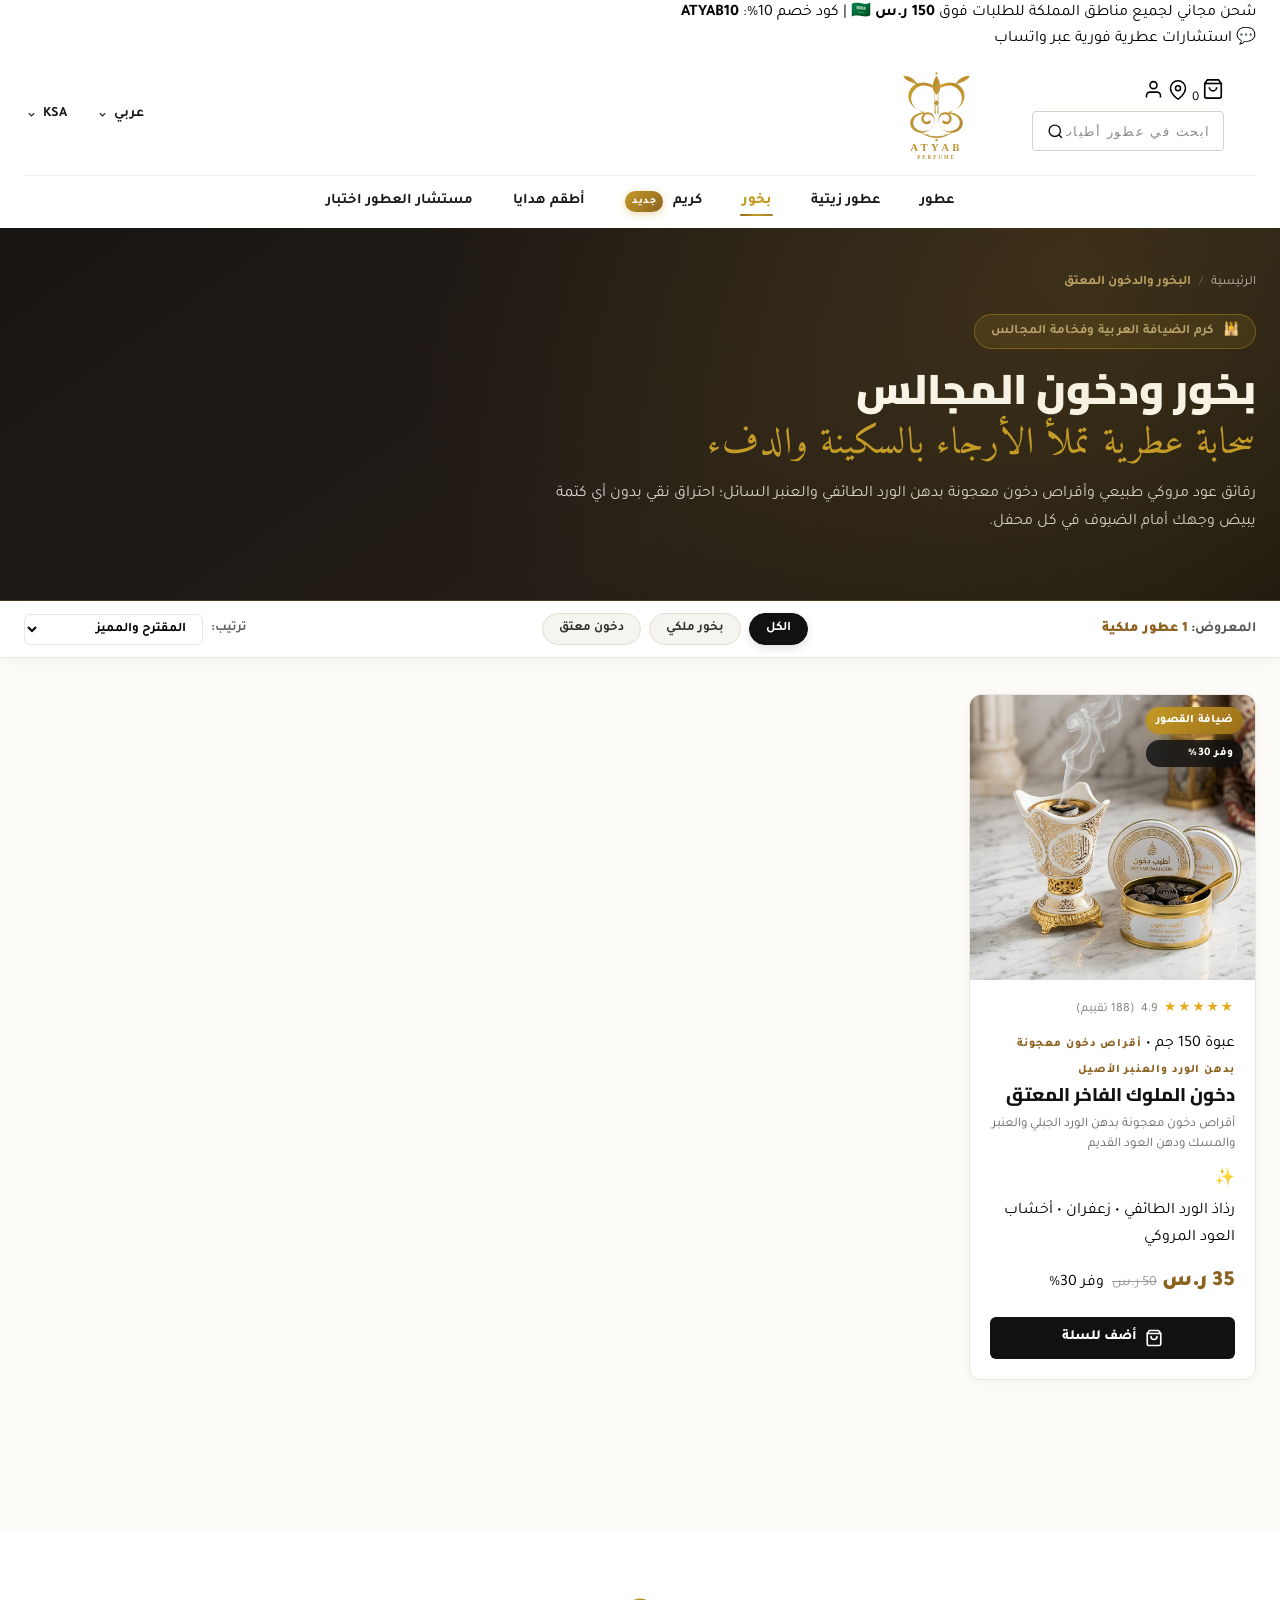
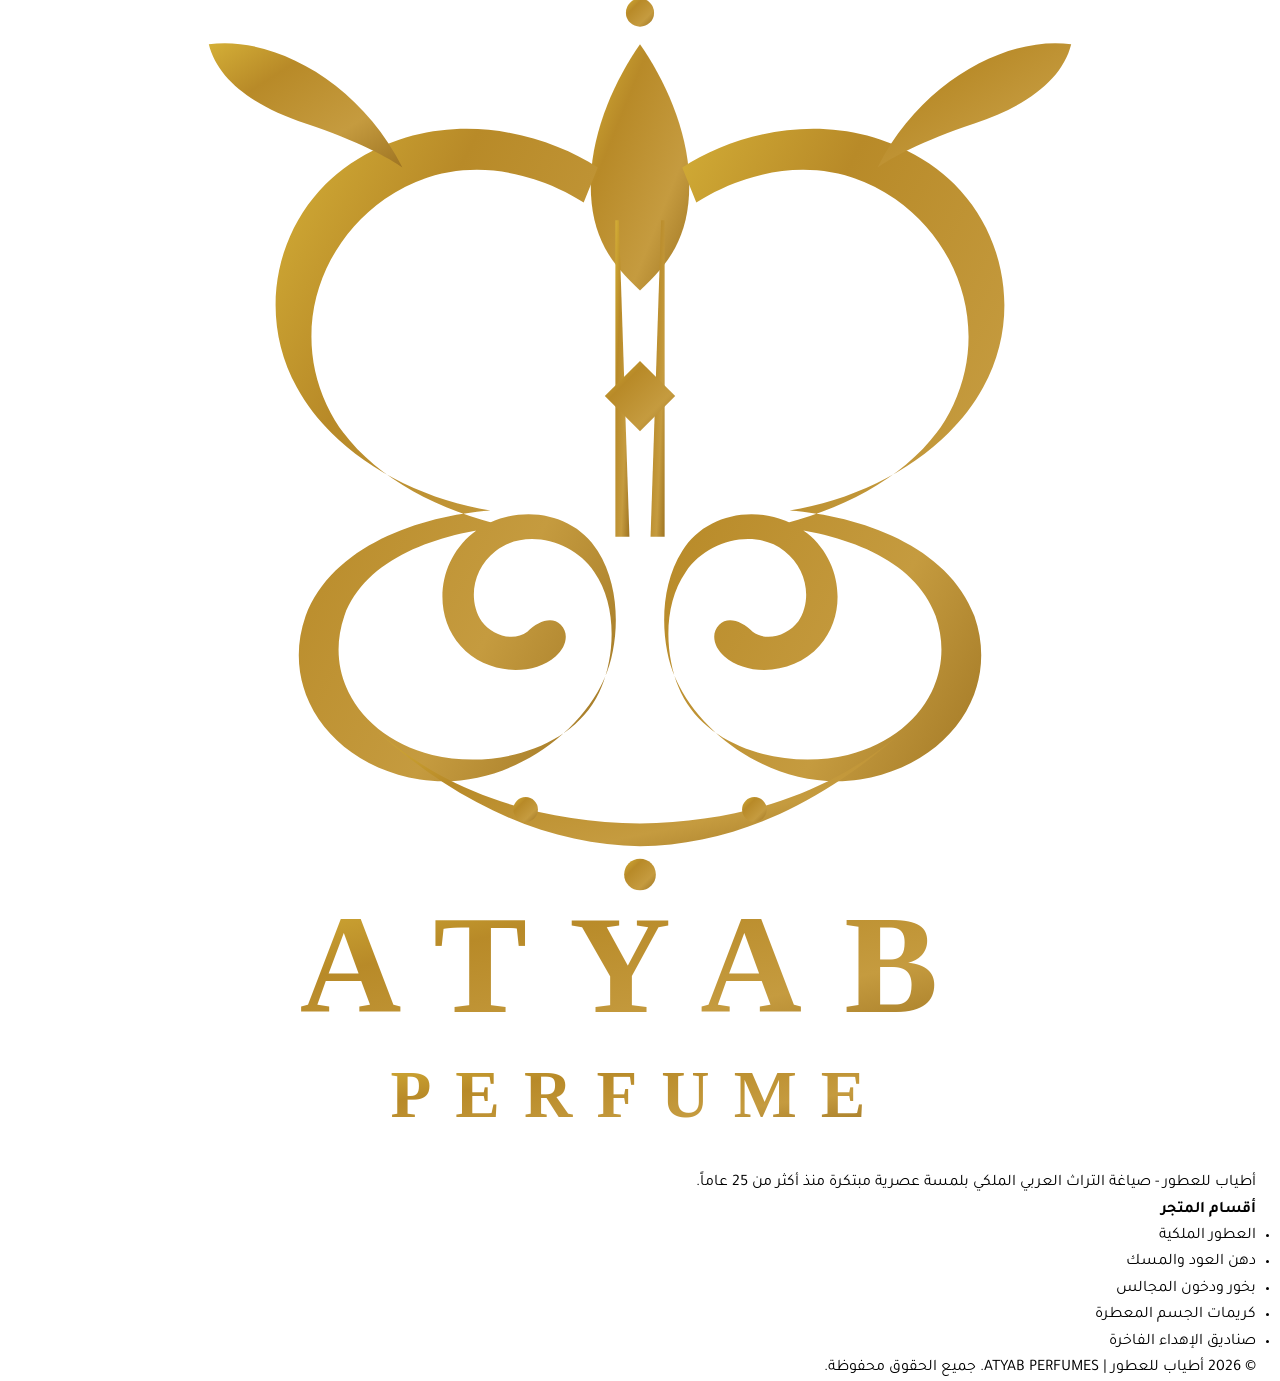
==== bakhoor.html @ e6787b68 "Add files via upload" ====
<!DOCTYPE html>
<html lang="ar" dir="rtl">
<head>
  <meta charset="UTF-8" />
  <meta name="viewport" content="width=device-width, initial-scale=1.0" />
  <title>بخور ودخون المجالس الملكي | أطياب للعطور ATYAB PERFUMES</title>
  <meta name="description" content="تسوق بخور أطياب الملكي ودخون الملوك المعتق؛ رقائق عود مروكي طبيعي وأقراص دخون معجونة بدهن الورد الطائفي والعنبر لضيافة تبيض الوجه." />
  <link rel="icon" type="image/svg+xml" href="assets/images/atyab_logo.svg" />
  <link rel="preconnect" href="https://fonts.googleapis.com" />
  <link rel="preconnect" href="https://fonts.gstatic.com" crossorigin />
  <link href="https://fonts.googleapis.com/css2?family=Tajawal:wght@300;400;500;700;800;900&family=Cairo:wght@400;600;700;800;900&family=Amiri:ital,wght@0,700;1,400&family=Cormorant+Garamond:wght@400;600;700&display=swap" rel="stylesheet" />
  <link rel="stylesheet" href="css/style.css" />
</head>
<body class="theme-ahmed-maghribi">

  <aside class="announcement-strip" role="region" aria-label="العروض والتوصيل المجاني">
    <div class="announcement-container container">
      <div class="announcement-content">
        <span class="announcement-pulse-dot" aria-hidden="true"></span>
        <span class="announcement-text-item">
          شحن مجاني لجميع مناطق المملكة للطلبات فوق <strong>150 ر.س</strong> 🇸🇦 | كود خصم 10%: <strong class="coupon-highlight" onclick="copyCouponCode('ATYAB10')">ATYAB10</strong>
        </span>
      </div>
      <div class="announcement-support-tag">
        <a href="https://wa.me/966500000000" target="_blank" rel="noopener" class="announcement-link">
          <span>💬</span>
          <span>استشارات عطرية فورية عبر واتساب</span>
        </a>
      </div>
    </div>
  </aside>

  <header class="site-header sticky" id="site-header">
    <div class="container header-inner-container">
      <div class="header-main-row">
        <button class="mobile-nav-toggle-btn" id="mobile-nav-toggle-btn" aria-label="فتح القائمة" onclick="toggleMobileNav()">
          <span class="hamburger-bar"></span>
          <span class="hamburger-bar"></span>
          <span class="hamburger-bar"></span>
        </button>

        <div class="header-left-tools">
          <div class="header-icons-cluster">
            <button class="hdr-icon-btn hdr-cart-btn" onclick="openCartDrawer()" title="سلة المشتريات الملكية">
              <svg width="22" height="22" viewBox="0 0 24 24" fill="none" stroke="currentColor" stroke-width="1.8">
                <path d="M6 2L3 6v14a2 2 0 0 0 2 2h14a2 2 0 0 0 2-2V6l-3-4z"></path>
                <line x1="3" y1="6" x2="21" y2="6"></line>
                <path d="M16 10a4 4 0 0 1-8 0"></path>
              </svg>
              <span class="cart-badge-subtle cart-count-badge">0</span>
            </button>
            <button class="hdr-icon-btn" onclick="openStoreLocatorModal()" title="فروعنا بالمملكة">
              <svg width="20" height="20" viewBox="0 0 24 24" fill="none" stroke="currentColor" stroke-width="1.8">
                <path d="M21 10c0 7-9 13-9 13s-9-6-9-13a9 9 0 0 1 18 0z"></path>
                <circle cx="12" cy="10" r="3"></circle>
              </svg>
            </button>
            <button class="hdr-icon-btn account-action-btn" id="account-action-btn" onclick="openAccountModal()" title="حسابي">
              <svg id="account-action-icon" width="21" height="21" viewBox="0 0 24 24" fill="none" stroke="currentColor" stroke-width="1.8">
                <path d="M20 21v-2a4 4 0 0 0-4-4H8a4 4 0 0 0-4 4v2"></path>
                <circle cx="12" cy="7" r="4"></circle>
              </svg>
            </button>
          </div>
          <div class="hdr-search-box">
            <input type="text" class="hdr-search-input" id="hdr-search-input" placeholder="SEARCH" onkeydown="if(event.key==='Enter') handleHeaderSearch()" />
            <button class="hdr-search-btn" onclick="handleHeaderSearch()">
              <svg width="17" height="17" viewBox="0 0 24 24" fill="none" stroke="currentColor" stroke-width="2">
                <circle cx="11" cy="11" r="8"></circle>
                <line x1="21" y1="21" x2="16.65" y2="16.65"></line>
              </svg>
            </button>
          </div>
        </div>

        <a href="index.html" class="header-center-branding">
          <img src="assets/images/atyab_logo.svg" alt="أطياب للعطور" class="brand-emblem-logo-img" />
        </a>

        <div class="header-right-tools">
          <div class="hdr-dropdown-wrapper" id="hdr-lang-dropdown">
            <button class="hdr-dropdown-trigger" onclick="toggleHdrLang(event)">
              <span id="hdr-lang-current">عربي</span>
              <svg class="dropdown-chevron" width="11" height="11" viewBox="0 0 24 24" fill="none" stroke="currentColor" stroke-width="2.5">
                <polyline points="6 9 12 15 18 9"></polyline>
              </svg>
            </button>
            <div class="hdr-dropdown-menu">
              <button class="hdr-dropdown-item active" data-lang="ar" onclick="switchLanguage('ar')"><span>عربي</span><span class="check-icon">✓</span></button>
              <button class="hdr-dropdown-item" data-lang="en" onclick="switchLanguage('en')"><span>English</span><span class="check-icon">✓</span></button>
            </div>
          </div>
          <div class="hdr-dropdown-wrapper" id="hdr-country-dropdown">
            <button class="hdr-dropdown-trigger" onclick="toggleHdrCountry(event)">
              <span id="hdr-country-current">KSA</span>
              <svg class="dropdown-chevron" width="11" height="11" viewBox="0 0 24 24" fill="none" stroke="currentColor" stroke-width="2.5">
                <polyline points="6 9 12 15 18 9"></polyline>
              </svg>
            </button>
            <div class="hdr-dropdown-menu">
              <button class="hdr-dropdown-item active" data-country="KSA" onclick="selectHdrCountry('KSA', 'SAR')"><span>🇸🇦 KSA</span><span class="check-icon">✓</span></button>
              <button class="hdr-dropdown-item" data-country="UAE" onclick="selectHdrCountry('UAE', 'AED')"><span>🇦🇪 UAE</span><span class="check-icon">✓</span></button>
            </div>
          </div>
        </div>
      </div>

      <nav class="header-category-row" aria-label="أقسام المتجر الرسمية">
        <ul class="category-nav-menu" id="header-category-nav-menu">
          <li class="category-nav-item"><a href="perfumes.html" class="cat-nav-link" data-cat="perfumes">عطور</a></li>
          <li class="category-nav-item"><a href="oils.html" class="cat-nav-link" data-cat="oil">عطور زيتية</a></li>
          <li class="category-nav-item"><a href="bakhoor.html" class="cat-nav-link active" data-cat="bakhoor">بخور</a></li>
          <li class="category-nav-item"><a href="creams.html" class="cat-nav-link" data-cat="cream">كريم <span class="nav-badge-new">جديد</span></a></li>
          <li class="category-nav-item"><a href="gift-sets.html" class="cat-nav-link" data-cat="giftset">أطقم هدايا</a></li>
          <li class="category-nav-item"><a href="#scent-quiz" class="cat-nav-link" onclick="openScentQuiz(); return false;"><span>مستشار العطور</span> <span class="nav-badge-hot">اختبار</span></a></li>
        </ul>
      </nav>
    </div>
  </header>

  <main class="cat-page-wrapper">
    <section class="cat-page-hero">
      <div class="container">
        <nav class="cat-page-breadcrumbs">
          <a href="index.html">الرئيسية</a>
          <span class="sep">/</span>
          <span class="current">البخور والدخون المعتق</span>
        </nav>

        <div class="cat-hero-title-group">
          <div class="cat-hero-pill">
            <span>🕌</span>
            <span>كرم الضيافة العربية وفخامة المجالس</span>
          </div>
          <h1 class="cat-hero-title">
            بخور ودخون المجالس
            <span class="gold-accent" style="color: var(--gold-vibrant); font-family: var(--font-calligraphy); font-size: 0.9em; display: block;">سحابة عطرية تملأ الأرجاء بالسكينة والدفء</span>
          </h1>
          <p class="cat-hero-desc">
            رقائق عود مروكي طبيعي وأقراص دخون معجونة بدهن الورد الطائفي والعنبر السائل؛ احتراق نقي بدون أي كتمة يبيض وجهك أمام الضيوف في كل محفل.
          </p>
        </div>
      </div>
    </section>

    <section class="cat-toolbar">
      <div class="container cat-toolbar-inner">
        <div class="cat-count-info">
          <span>المعروض:</span>
          <span class="cat-count-num" id="cat-count-num">جاري التحميل...</span>
        </div>

        <div class="cat-filters-group">
          <button type="button" class="cat-filter-btn active" onclick="filterCategoryByTag('all', this)">الكل</button>
          <button type="button" class="cat-filter-btn" onclick="filterCategoryByTag('بخور', this)">بخور ملكي</button>
          <button type="button" class="cat-filter-btn" onclick="filterCategoryByTag('دخون', this)">دخون معتق</button>
        </div>

        <div style="display: flex; align-items: center; gap: 8px;">
          <label for="cat-sort-select" style="font-size: 0.82rem; font-weight: 700; color: #666;">ترتيب:</label>
          <select id="cat-sort-select" onchange="sortCategoryProducts(this.value)" style="padding: 7px 12px; border-radius: 6px; border: 1px solid var(--border-light); font-size: 0.82rem; font-family: var(--font-main); background: #FFF; font-weight: 700;">
            <option value="featured">المقترح والمميز</option>
            <option value="price-asc">السعر: من الأقل للأعلى</option>
            <option value="price-desc">السعر: من الأعلى للأقل</option>
            <option value="rating">الأعلى تقييماً ★</option>
          </select>
        </div>
      </div>
    </section>

    <div class="container">
      <div class="cat-products-grid" id="category-products-container">
        <!-- Products injected via category-page.js -->
      </div>
    </div>
  </main>

  <footer class="site-footer">
    <div class="container footer-main-content">
      <div class="footer-brand-col">
        <a href="index.html" class="footer-logo-link">
          <img src="assets/images/atyab_logo.svg" alt="أطياب للعطور" class="footer-logo-img" />
        </a>
        <p class="footer-about-text">أطياب للعطور - صياغة التراث العربي الملكي بلمسة عصرية مبتكرة منذ أكثر من 25 عاماً.</p>
      </div>
      <div class="footer-links-col">
        <h4 class="footer-heading">أقسام المتجر</h4>
        <ul class="footer-menu">
          <li><a href="perfumes.html">العطور الملكية</a></li>
          <li><a href="oils.html">دهن العود والمسك</a></li>
          <li><a href="bakhoor.html">بخور ودخون المجالس</a></li>
          <li><a href="creams.html">كريمات الجسم المعطرة</a></li>
          <li><a href="gift-sets.html">صناديق الإهداء الفاخرة</a></li>
        </ul>
      </div>
    </div>
    <div class="footer-bottom-bar"><div class="container footer-bottom-inner"><p class="copyright-text">© 2026 أطياب للعطور | ATYAB PERFUMES. جميع الحقوق محفوظة.</p></div></div>
  </footer>

  <div class="cart-drawer-overlay" id="cart-drawer-overlay" onclick="closeCartDrawer()"></div>
  <aside class="cart-drawer" id="cart-drawer">
    <div class="cart-drawer-header">
      <div class="cart-drawer-title-box"><h3>حقيبة المشتريات الملكية (<span class="cart-count-badge">0</span>)</h3></div>
      <button class="cart-drawer-close-btn" onclick="closeCartDrawer()">✕</button>
    </div>
    <div class="shipping-meter-box"><div class="shipping-meter-bar"><div class="shipping-meter-progress" id="shipping-meter-progress"></div></div><p class="shipping-meter-text" id="shipping-meter-text"></p></div>
    <div class="cart-drawer-items" id="cart-drawer-items"></div>
    <div class="cart-drawer-footer">
      <div class="cart-summary-line"><span>المجموع:</span><strong id="cart-total" style="color:var(--gold-deep);">0 ر.س</strong></div>
      <button class="btn btn-primary" onclick="openCheckoutModal()" style="width:100%; margin-top:12px; padding:12px;">🛍️ متابعة الطلب والدفع</button>
    </div>
  </aside>

  <div id="toast-container" class="toast-container"></div>
  <script src="js/translations.js"></script>
  <script src="js/products.js"></script>
  <script src="js/firebase.js"></script>
  <script src="js/supabase.js"></script>
  <script src="js/app.js"></script>
  <script src="js/category-page.js"></script>
  <script>
    document.addEventListener("DOMContentLoaded", () => {
      initCategoryPage("bakhoor");
      updateCartUI();
    });
  </script>
</body>
</html>
---- css/style.css ----
/* ===================================================================
   أطياب للعطور - تصميم المتجر الإلكتروني الفاخر (طراز أحمد المغربي KSA)
   ATYAB PERFUME - ARABIC LUXURY DESIGN SYSTEM (AHMED AL MAGHRIBI THEME)
   =================================================================== */

@import url('https://fonts.googleapis.com/css2?family=Tajawal:wght@300;400;500;700;800;900&family=Cairo:wght@400;600;700;800;900&family=Amiri:ital,wght@0,700;1,400&display=swap');

:root {
  /* ألوان أحمد المغربي - الهوية الملكية بالأبيض والأسود والذهب العربي */
  --bg-primary: #FFFFFF;
  --bg-surface: #FFFFFF;
  --bg-elevated: #FAF9F8;
  --bg-ivory: #F7F5F0;
  --bg-secondary: #F2EFE9;
  --bg-dark-accent: #000000;
  --bg-dark-surface: #111111;

  /* تدرجات الذهب العربي والبرونز الفاخر */
  --gold-primary: #A67B30;
  --gold-light: #B9A16B;
  --gold-vibrant: #C59B27;
  --gold-deep: #8C6220;
  --gold-gradient: linear-gradient(135deg, #8C6220 0%, #C59B27 50%, #A67B30 100%);
  --gold-gradient-soft: linear-gradient(135deg, rgba(166, 123, 48, 0.08) 0%, rgba(185, 161, 107, 0.16) 100%);

  /* ألوان النصوص */
  --text-main: #000000;
  --text-secondary: #4A4A4A;
  --text-muted: #767676;
  --text-gold: #A67B30;
  --text-white: #FFFFFF;

  /* الحدود والظلال */
  --border-light: #E8E4DC;
  --border-subtle: #F0EDE6;
  --border-gold: rgba(166, 123, 48, 0.45);
  --border-gold-strong: #A67B30;
  --shadow-subtle: 0 4px 20px rgba(0, 0, 0, 0.04);
  --shadow-card: 0 6px 24px rgba(0, 0, 0, 0.06);
  --shadow-card-hover: 0 16px 36px rgba(166, 123, 48, 0.14);
  --shadow-modal: 0 20px 60px rgba(0, 0, 0, 0.22);

  /* الخطوط العربية */
  --font-main: 'Tajawal', 'Cairo', system-ui, -apple-system, sans-serif;
  --font-arabic-title: 'Cairo', 'Tajawal', sans-serif;
  --font-calligraphy: 'Amiri', serif;

  /* القياسات والانتقالات */
  --container-max: 1320px;
  --radius-xs: 3px;
  --radius-sm: 6px;
  --radius-md: 10px;
  --radius-lg: 16px;
  --radius-full: 9999px;
  --transition-smooth: all 0.3s cubic-bezier(0.16, 1, 0.3, 1);
  --transition-fast: all 0.2s ease-out;
}

/* إعادة التعيين والأنماط الأساسية */
* {
  margin: 0;
  padding: 0;
  box-sizing: border-box;
}

html {
  scroll-behavior: smooth;
  font-size: 16px;
  direction: rtl;
  scrollbar-width: thin;
  scrollbar-color: var(--gold-primary) #141414;
}

/* شريط التمرير الفاخر لمحرّكات Webkit (Chrome, Safari, Edge) */
::-webkit-scrollbar {
  width: 8px;
  height: 8px;
}

::-webkit-scrollbar-track {
  background: #121212;
}

::-webkit-scrollbar-thumb {
  background: linear-gradient(180deg, #A67B30 0%, #C59B27 50%, #8C6220 100%);
  border-radius: var(--radius-full);
  border: 1px solid rgba(0, 0, 0, 0.4);
}

::-webkit-scrollbar-thumb:hover {
  background: linear-gradient(180deg, #C59B27 0%, #F8E2A7 50%, #A67B30 100%);
}

/* تحديد النصوص الفاخر بالذهب الملكي */
::selection {
  background: var(--gold-primary);
  color: #FFFFFF;
}

::-moz-selection {
  background: var(--gold-primary);
  color: #FFFFFF;
}

/* ===================================================================
   مكتبة التحريكات الفاخرة المتقنة (MASTER LUXURY KEYFRAMES)
   =================================================================== */
@keyframes kenBurnsZoom {
  0% {
    transform: scale(1);
  }
  100% {
    transform: scale(1.07);
  }
}

@keyframes luxurySlideUp {
  0% {
    opacity: 0;
    transform: translateY(26px);
  }
  100% {
    opacity: 1;
    transform: translateY(0);
  }
}

@keyframes luxurySlideDown {
  0% {
    opacity: 0;
    transform: translateY(-20px);
  }
  100% {
    opacity: 1;
    transform: translateY(0);
  }
}

@keyframes fadeInDown {
  0% {
    opacity: 0;
    transform: translateY(-16px);
  }
  100% {
    opacity: 1;
    transform: translateY(0);
  }
}

@keyframes buttonShimmer {
  0% {
    left: -120%;
  }
  100% {
    left: 200%;
  }
}

@keyframes pulseGlow {
  0% {
    box-shadow: 0 0 0 0 rgba(37, 211, 102, 0.55), 0 8px 24px rgba(37, 211, 102, 0.35);
  }
  70% {
    box-shadow: 0 0 0 16px rgba(37, 211, 102, 0), 0 8px 24px rgba(37, 211, 102, 0.35);
  }
  100% {
    box-shadow: 0 0 0 0 rgba(37, 211, 102, 0), 0 8px 24px rgba(37, 211, 102, 0.35);
  }
}

@keyframes pulseGold {
  0% {
    box-shadow: 0 0 0 0 rgba(166, 123, 48, 0.5);
  }
  70% {
    box-shadow: 0 0 0 10px rgba(166, 123, 48, 0);
  }
  100% {
    box-shadow: 0 0 0 0 rgba(166, 123, 48, 0);
  }
}

@keyframes priceBump {
  0% {
    transform: scale(1);
  }
  35% {
    transform: scale(1.14);
    color: var(--gold-vibrant);
  }
  100% {
    transform: scale(1);
  }
}

@keyframes meterShine {
  0% {
    transform: translateX(-100%);
  }
  100% {
    transform: translateX(200%);
  }
}

@keyframes floatSoft {
  0%, 100% {
    transform: translateY(0);
  }
  50% {
    transform: translateY(-5px);
  }
}

html {
  overflow-x: clip !important;
  overflow-x: hidden !important;
  max-width: 100vw !important;
  width: 100% !important;
}

body {
  font-family: var(--font-main);
  background-color: var(--bg-primary);
  color: var(--text-main);
  direction: rtl;
  text-align: right;
  line-height: 1.65;
  overflow-x: clip !important;
  overflow-x: hidden !important;
  max-width: 100vw !important;
  width: 100% !important;
  position: relative;
  -webkit-font-smoothing: antialiased;
}

img {
  max-width: 100%;
  height: auto;
  display: block;
}

a {
  text-decoration: none;
  color: inherit;
  transition: var(--transition-fast);
}

button {
  font-family: inherit;
  cursor: pointer;
  border: none;
  background: none;
  outline: none;
}

.container {
  width: 100%;
  max-width: var(--container-max);
  margin-left: auto;
  margin-right: auto;
  padding-left: 24px;
  padding-right: 24px;
}

/* ===================================================================
   1. شريط الإعلانات العلوي (TOP UTILITY & ANNOUNCEMENT BAR)
   =================================================================== */
.announcement-bar {
  background-color: #000000;
  color: #FFFFFF;
  padding: 7px 0;
  position: relative;
  z-index: 100;
  font-size: 0.80rem;
  border-bottom: 1px solid rgba(184, 138, 40, 0.35);
}

.announcement-inner {
  display: flex;
  justify-content: space-between;
  align-items: center;
  gap: 16px;
}

.announcement-text {
  display: flex;
  align-items: center;
  gap: 8px;
  font-size: 0.80rem;
  font-weight: 500;
}

.announcement-text strong {
  color: #F8E2A7;
}

.announcement-text .accent {
  color: #E2BA62;
  font-weight: 700;
  background: rgba(184, 138, 40, 0.22);
  padding: 1px 8px;
  border-radius: 3px;
  border: 1px solid rgba(184, 138, 40, 0.45);
  letter-spacing: 0.06em;
}

.track-order-top-link {
  color: #FFFFFF;
  font-family: 'Outfit', sans-serif;
  font-size: 0.74rem;
  font-weight: 800;
  letter-spacing: 0.14em;
  text-transform: uppercase;
  text-decoration: none;
  display: inline-flex;
  align-items: center;
  gap: 6px;
  padding: 3px 12px;
  border-radius: 3px;
  background: rgba(255, 255, 255, 0.1);
  border: 1px solid rgba(255, 255, 255, 0.25);
  cursor: pointer;
  transition: all 0.2s ease;
  white-space: nowrap;
}

.track-order-top-link:hover {
  background: #B88A28;
  border-color: #B88A28;
  color: #000000;
}

/* ===================================================================
   2. الترويسة الرئيسية الفاخرة (ATYAB PERFUME LUXURY HEADER)
   =================================================================== */
.main-header {
  position: sticky;
  top: 0;
  background: #FFFFFF;
  border-bottom: 1px solid #ECECEC;
  z-index: 99;
  transition: box-shadow 0.25s ease;
}

.main-header.scrolled {
  box-shadow: 0 4px 20px rgba(0, 0, 0, 0.06);
}

/* توسيع ترويسة الموقع وشريط الإعلانات لعرض فاخر وعريض مثل موقع أحمد المغربي (EXPANDED FLUID LUXURY WIDTH) */
.main-header .container,
.announcement-bar .container {
  width: 100%;
  max-width: 1720px;
  padding-left: clamp(20px, 3.5vw, 64px);
  padding-right: clamp(20px, 3.5vw, 64px);
}

/* المستوى الأول: الشعار والأدوات والبحث */
.header-main-row {
  display: flex;
  align-items: center;
  justify-content: space-between;
  min-height: 94px;
  padding: 10px 0 8px;
  gap: clamp(16px, 2.5vw, 40px);
}

/* 1. قسم اللغة والدولة (LOCALE & COUNTRY SECTION) */
.header-locale-section {
  display: flex;
  align-items: center;
  gap: clamp(10px, 1.5vw, 20px);
  flex: 1 1 0%;
  justify-content: flex-start;
}

/* مبدل اللغة المنفصل (Segmented Language Pill Toggle) */
.hdr-lang-pill-switch {
  display: inline-flex;
  align-items: center;
  background: #F7F5F0;
  border: 1px solid #E6E1D8;
  border-radius: 24px;
  padding: 3px 6px;
  gap: 4px;
  transition: all 0.25s ease;
}

.hdr-lang-pill-switch:hover {
  border-color: #C59B27;
  background: #FDFCF9;
}

.hdr-lang-pill-btn {
  background: none;
  border: none;
  padding: 4px 10px;
  border-radius: 18px;
  font-size: 0.8rem;
  font-weight: 700;
  color: #555555;
  cursor: pointer;
  line-height: 1.2;
  transition: all 0.2s cubic-bezier(0.16, 1, 0.3, 1);
  font-family: inherit;
}

.hdr-lang-pill-btn:hover {
  color: #111111;
}

.hdr-lang-pill-btn.active {
  background: #111111;
  color: #FFFFFF;
  box-shadow: 0 2px 6px rgba(0, 0, 0, 0.15);
}

.hdr-lang-pill-divider {
  color: #D0CAC0;
  font-size: 0.75rem;
  user-select: none;
}

.country-flag-icon {
  font-size: 1.05rem;
  line-height: 1;
}

/* رابط فروعنا السريع في الترويسة */
.hdr-store-link-btn {
  background: none;
  border: none;
  display: inline-flex;
  align-items: center;
  gap: 5px;
  font-size: 0.82rem;
  font-weight: 600;
  color: #444444;
  cursor: pointer;
  padding: 6px 8px;
  border-radius: 6px;
  transition: color 0.2s ease, background-color 0.2s ease;
}

.hdr-store-link-btn:hover {
  color: #C59B27;
  background-color: rgba(197, 155, 39, 0.08);
}

/* 2. القسم المنفصل لأزرار الإجراءات (SEPARATE SECTION FOR BUTTONS ON HEADER) */
.header-actions-section {
  display: flex;
  align-items: center;
  gap: clamp(12px, 1.8vw, 24px);
  flex: 1 1 0%;
  justify-content: flex-end;
}

/* مجموعة الأزرار الدائرية المنفصلة (SEPARATE BUTTONS CLUSTER) */
.header-buttons-cluster {
  display: flex;
  align-items: center;
  gap: 10px;
  padding: 4px 6px;
  background: #FAFAFA;
  border: 1px solid #ECECEC;
  border-radius: 30px;
  box-shadow: 0 1px 4px rgba(0, 0, 0, 0.02);
  transition: border-color 0.2s ease, box-shadow 0.2s ease;
}

.header-buttons-cluster:hover {
  border-color: #D8D2C6;
  box-shadow: 0 3px 12px rgba(184, 138, 40, 0.08);
}

.hdr-btn-circle {
  position: relative;
  width: 40px;
  height: 40px;
  border-radius: 50%;
  background: #FFFFFF;
  border: 1px solid #EFEFEF;
  color: #1A1A1A;
  display: flex;
  align-items: center;
  justify-content: center;
  cursor: pointer;
  transition: all 0.22s cubic-bezier(0.16, 1, 0.3, 1);
  box-shadow: 0 1px 3px rgba(0, 0, 0, 0.04);
}

.hdr-btn-circle:hover {
  background: #111111;
  color: #FFFFFF;
  border-color: #111111;
  transform: translateY(-2px);
  box-shadow: 0 4px 10px rgba(0, 0, 0, 0.12);
}

.hdr-btn-circle:active {
  transform: translateY(0) scale(0.95);
}

/* شارة العداد على أزرار الترويسة */
.btn-badge {
  position: absolute;
  top: -4px;
  right: -4px;
  background: #C59B27;
  color: #FFFFFF;
  font-size: 0.65rem;
  font-weight: 800;
  min-width: 18px;
  height: 18px;
  padding: 0 4px;
  border-radius: 10px;
  display: flex;
  align-items: center;
  justify-content: center;
  border: 2px solid #FFFFFF;
  font-family: 'Outfit', sans-serif;
  line-height: 1;
  transition: transform 0.2s cubic-bezier(0.175, 0.885, 0.32, 1.275);
}

html[dir="rtl"] .btn-badge {
  right: auto;
  left: -4px;
}

.btn-badge.bump,
.cart-badge-subtle.bump {
  animation: badgeBump 0.4s cubic-bezier(0.175, 0.885, 0.32, 1.275);
}

@keyframes badgeBump {
  0% { transform: scale(1); }
  50% { transform: scale(1.45); background: #D4AF37; }
  100% { transform: scale(1); }
}

/* مربع البحث: مستطيل ذو حدود أنيقة على طراز أحمد المغربي */
.hdr-search-box {
  display: flex;
  align-items: center;
  border: 1px solid #D5D0C7;
  background: #FFFFFF;
  border-radius: 4px;
  width: clamp(160px, 15vw, 240px);
  height: 40px;
  padding: 0 12px;
  transition: all 0.25s ease;
}

.hdr-search-box:focus-within {
  border-color: #111111;
  box-shadow: 0 2px 8px rgba(0, 0, 0, 0.08);
}

.hdr-search-input {
  flex: 1;
  width: 100%;
  border: none;
  outline: none;
  background: transparent;
  font-family: 'Outfit', sans-serif;
  font-size: 0.82rem;
  font-weight: 500;
  letter-spacing: 0.12em;
  text-transform: uppercase;
  color: #111111;
}

.hdr-search-input::placeholder {
  color: #8C8C8C;
}

.hdr-search-btn {
  background: none;
  border: none;
  padding: 2px;
  cursor: pointer;
  color: #111111;
  display: flex;
  align-items: center;
  justify-content: center;
  transition: color 0.2s ease;
}

.hdr-search-btn:hover {
  color: #B88A28;
}

/* القسم الأوسط: الشعار الرسمي لأطياب للعطور بحجم أكبر وأوضح */
.header-center-branding {
  display: flex;
  flex-direction: column;
  align-items: center;
  justify-content: center;
  text-decoration: none;
  flex: 0 0 auto;
  padding: 4px 16px;
}

.brand-emblem-logo-img {
  height: clamp(96px, 7.5vw, 120px);
  width: auto;
  max-width: 260px;
  object-fit: contain;
  display: block;
  transition: transform 0.25s ease;
}

.brand-emblem-logo-img:hover {
  transform: scale(1.03);
}

/* الجانب الأيمن: قوائم اختيار اللغة (عربي ∨) والدولة (KSA ∨) */
.header-right-tools {
  display: flex;
  align-items: center;
  gap: clamp(18px, 2vw, 32px);
  flex: 1 1 0%;
  justify-content: flex-end;
}

.hdr-dropdown-wrapper {
  position: relative;
}

.hdr-dropdown-trigger {
  background: none;
  border: none;
  cursor: pointer;
  display: inline-flex;
  align-items: center;
  gap: 6px;
  font-size: 0.88rem;
  font-weight: 600;
  color: #1A1A1A;
  padding: 6px 2px;
  transition: color 0.2s ease;
}

.hdr-dropdown-trigger:hover {
  color: #B88A28;
}

.hdr-dropdown-trigger .dropdown-chevron {
  transition: transform 0.2s ease;
}

.hdr-dropdown-wrapper.open .hdr-dropdown-trigger .dropdown-chevron {
  transform: rotate(180deg);
}

.hdr-dropdown-menu {
  position: absolute;
  top: calc(100% + 8px);
  right: 0;
  background: #FFFFFF;
  border: 1px solid #EBEBEB;
  border-radius: 6px;
  box-shadow: 0 10px 30px rgba(0, 0, 0, 0.12);
  min-width: 170px;
  padding: 6px 0;
  z-index: 150;
  opacity: 0;
  visibility: hidden;
  transform: translateY(6px);
  transition: all 0.2s cubic-bezier(0.16, 1, 0.3, 1);
}

html[dir="rtl"] .hdr-dropdown-menu {
  right: auto;
  left: 0;
}

.hdr-dropdown-wrapper.open .hdr-dropdown-menu {
  opacity: 1;
  visibility: visible;
  transform: translateY(0);
}

.hdr-dropdown-item {
  width: 100%;
  display: flex;
  align-items: center;
  justify-content: space-between;
  gap: 10px;
  padding: 9px 16px;
  background: none;
  border: none;
  text-align: inherit;
  font-size: 0.84rem;
  font-weight: 500;
  color: #222222;
  cursor: pointer;
  transition: background 0.15s ease, color 0.15s ease;
}

.hdr-dropdown-item:hover,
.hdr-dropdown-item.active {
  background: #F8F6F2;
  color: #B88A28;
}

.hdr-dropdown-item .check-icon {
  font-size: 0.8rem;
  color: #B88A28;
  opacity: 0;
}

.hdr-dropdown-item.active .check-icon {
  opacity: 1;
}

/* المستوى الثاني: شريط تصنيفات العطور الملكية */
.header-category-row {
  border-top: 1px solid #F0F0F0;
  background: #FFFFFF;
  width: 100%;
  max-width: 100%;
  overflow: hidden;
  contain: paint;
}

.category-nav-menu {
  display: flex;
  align-items: center;
  justify-content: center;
  list-style: none;
  gap: clamp(18px, 2.8vw, 44px);
  margin: 0;
  padding: 12px 0 14px;
  overflow-x: auto;
  scrollbar-width: none;
}

.category-nav-menu::-webkit-scrollbar {
  display: none;
}

.cat-nav-link {
  font-family: inherit;
  font-size: 0.92rem;
  font-weight: 600;
  color: #1A1A1A;
  text-decoration: none;
  padding: 4px 2px;
  position: relative;
  white-space: nowrap;
  transition: color 0.2s ease;
}

.cat-nav-link:hover,
.cat-nav-link.active {
  color: #B88A28;
}

.cat-nav-link::after {
  content: '';
  position: absolute;
  bottom: -4px;
  left: 0;
  right: 0;
  height: 2px;
  background: #B88A28;
  transform: scaleX(0);
  transform-origin: center;
  transition: transform 0.25s ease;
}

.cat-nav-link:hover::after,
.cat-nav-link.active::after {
  transform: scaleX(1);
}

.menu-toggle {
  display: none;
  background: none;
  border: none;
  color: #111;
  padding: 6px;
  cursor: pointer;
}

/* ===================================================================
   3. الأزرار الرسمية على طراز أحمد المغربي (BUTTONS)
   =================================================================== */
.btn {
  display: inline-flex;
  align-items: center;
  justify-content: center;
  gap: 10px;
  font-size: 0.92rem;
  font-weight: 700;
  padding: 13px 30px;
  border-radius: var(--radius-xs);
  transition: all 0.3s cubic-bezier(0.16, 1, 0.3, 1);
  cursor: pointer;
  text-transform: uppercase;
  position: relative;
  overflow: hidden;
  user-select: none;
}

.btn:active,
.btn-classic:active,
.btn-quick-view:active {
  transform: scale(0.97);
}

.btn-primary {
  background: #000000;
  color: #FFFFFF;
  border: 1px solid #000000;
}

.btn-primary::before,
.btn-hero-primary::before {
  content: "";
  position: absolute;
  top: 0;
  left: -120%;
  width: 50%;
  height: 100%;
  background: linear-gradient(
    90deg,
    rgba(255, 255, 255, 0) 0%,
    rgba(255, 255, 255, 0.28) 50%,
    rgba(255, 255, 255, 0) 100%
  );
  transform: skewX(-25deg);
  pointer-events: none;
  z-index: 1;
}

.btn-primary:hover::before,
.btn-hero-primary:hover::before {
  left: 180%;
  transition: left 0.75s cubic-bezier(0.16, 1, 0.3, 1);
}

.btn-primary:hover {
  background: var(--gold-primary);
  border-color: var(--gold-primary);
  color: #FFFFFF;
  transform: translateY(-2px);
  box-shadow: 0 8px 24px rgba(166, 123, 48, 0.35);
}

.btn-secondary {
  background: transparent;
  color: #000000;
  border: 1px solid var(--gold-primary);
}

.btn-secondary:hover {
  background: var(--gold-primary);
  color: #FFFFFF;
  transform: translateY(-2px);
  box-shadow: 0 6px 18px rgba(166, 123, 48, 0.25);
}

.btn-rounded {
  border-radius: var(--radius-full);
}

.btn-classic {
  background: #000000;
  color: #FFFFFF;
  padding: 10px 24px;
  border-radius: var(--radius-xs);
  font-weight: 700;
  font-size: 0.85rem;
  border: 1px solid #000000;
  transition: all 0.25s cubic-bezier(0.16, 1, 0.3, 1);
}

.btn-classic:hover {
  background: var(--gold-primary);
  border-color: var(--gold-primary);
  transform: translateY(-2px);
  box-shadow: 0 4px 14px rgba(166, 123, 48, 0.3);
}

/* ===================================================================
   4. الواجهة الرئيسية البانورامية العريضة (CINEMATIC WIDE HERO SLIDER)
   على طراز أحمد المغربي KSA مع صور عريضة للمنتجات الملكية
   =================================================================== */
.hero-slider-section {
  position: relative;
  width: 100%;
  overflow: hidden;
  background: #000000;
}

.hero-slider-container {
  position: relative;
  width: 100%;
  min-height: 620px;
  height: 75vh;
  max-height: 820px;
  overflow: hidden;
}

.hero-slide {
  position: absolute;
  top: 0;
  left: 0;
  width: 100%;
  height: 100%;
  overflow: hidden;
  opacity: 0;
  visibility: hidden;
  transition: opacity 0.35s ease, visibility 0.35s ease;
  z-index: 1;
  will-change: opacity, visibility;
}

.hero-slide.active {
  opacity: 1;
  visibility: visible;
  z-index: 2;
}

.hero-slide-bg {
  position: absolute;
  top: 0;
  left: 0;
  width: 100%;
  height: 100%;
  object-fit: cover;
  object-position: center;
  transform: scale(1);
  transition: transform 0.3s ease;
}

.hero-slide.active .hero-slide-bg {
  animation: kenBurnsZoom 7.5s cubic-bezier(0.16, 1, 0.3, 1) forwards;
}

.hero-slide-overlay {
  position: absolute;
  top: 0;
  left: 0;
  width: 100%;
  height: 100%;
  background: linear-gradient(
    90deg,
    rgba(0, 0, 0, 0.88) 0%,
    rgba(0, 0, 0, 0.68) 45%,
    rgba(0, 0, 0, 0.28) 100%
  );
  z-index: 2;
}

.hero-slide-content {
  position: relative;
  z-index: 3;
  height: 100%;
  display: flex;
  flex-direction: column;
  justify-content: center;
  max-width: 680px;
  color: #FFFFFF;
  padding: 40px 0;
}

.hero-slide .hero-slide-pill,
.hero-slide .hero-slide-title,
.hero-slide .hero-slide-desc,
.hero-slide .hero-slide-ctas {
  opacity: 0;
  transform: translateY(22px);
}

.hero-slide-pill {
  display: inline-flex;
  align-items: center;
  gap: 8px;
  background: rgba(255, 255, 255, 0.12);
  border: 1px solid rgba(166, 123, 48, 0.6);
  backdrop-filter: blur(8px);
  padding: 6px 18px;
  border-radius: var(--radius-full);
  font-size: 0.82rem;
  font-weight: 700;
  color: #F8E2A7;
  margin-bottom: 18px;
  width: fit-content;
}

.hero-slide.active .hero-slide-pill {
  animation: luxurySlideDown 0.35s cubic-bezier(0.16, 1, 0.3, 1) 0.05s forwards;
}

.hero-slide-title {
  font-family: var(--font-arabic-title);
  font-size: 3.4rem;
  font-weight: 900;
  line-height: 1.22;
  color: #FFFFFF;
  margin-bottom: 18px;
  text-shadow: 0 4px 20px rgba(0, 0, 0, 0.5);
}

.hero-slide.active .hero-slide-title {
  animation: luxurySlideUp 0.4s cubic-bezier(0.16, 1, 0.3, 1) 0.1s forwards;
}

.hero-slide-title .gold-accent {
  color: #F8E2A7;
  background: linear-gradient(135deg, #F8E2A7 0%, #C59B27 100%);
  -webkit-background-clip: text;
  -webkit-text-fill-color: transparent;
  display: block;
}

.hero-slide-desc {
  font-size: 1.05rem;
  color: #E2DFD8;
  line-height: 1.8;
  margin-bottom: 30px;
  max-width: 560px;
  text-shadow: 0 2px 10px rgba(0, 0, 0, 0.4);
}

.hero-slide.active .hero-slide-desc {
  animation: luxurySlideUp 0.4s cubic-bezier(0.16, 1, 0.3, 1) 0.18s forwards;
}

.hero-slide-ctas {
  display: flex;
  gap: 16px;
  align-items: center;
  flex-wrap: wrap;
}

.hero-slide.active .hero-slide-ctas {
  animation: luxurySlideUp 0.4s cubic-bezier(0.16, 1, 0.3, 1) 0.25s forwards;
}

.btn-hero-primary {
  background: var(--gold-primary);
  color: #000000;
  border: 1px solid var(--gold-primary);
  font-weight: 800;
  padding: 14px 34px;
  border-radius: var(--radius-xs);
  font-size: 0.95rem;
  display: inline-flex;
  align-items: center;
  gap: 10px;
  transition: all 0.3s cubic-bezier(0.16, 1, 0.3, 1);
  position: relative;
  overflow: hidden;
}

.btn-hero-primary:hover {
  background: #FFFFFF;
  border-color: #FFFFFF;
  color: #000000;
  transform: translateY(-3px);
  box-shadow: 0 10px 30px rgba(166, 123, 48, 0.45);
}

.btn-hero-outline {
  background: rgba(0, 0, 0, 0.45);
  color: #FFFFFF;
  border: 1px solid rgba(255, 255, 255, 0.6);
  backdrop-filter: blur(10px);
  font-weight: 700;
  padding: 14px 28px;
  border-radius: var(--radius-xs);
  font-size: 0.92rem;
  display: inline-flex;
  align-items: center;
  gap: 10px;
  transition: all 0.3s cubic-bezier(0.16, 1, 0.3, 1);
}

.btn-hero-outline:hover {
  background: #FFFFFF;
  color: #000000;
  border-color: #FFFFFF;
  transform: translateY(-3px);
  box-shadow: 0 8px 24px rgba(255, 255, 255, 0.2);
}

/* أسهم التحريك والتنقل */
.hero-slider-arrow {
  position: absolute;
  top: 50%;
  transform: translateY(-50%);
  z-index: 10;
  width: 52px;
  height: 52px;
  border-radius: 50%;
  background: rgba(0, 0, 0, 0.5);
  backdrop-filter: blur(10px);
  border: 1px solid rgba(255, 255, 255, 0.3);
  color: #FFFFFF;
  display: flex;
  align-items: center;
  justify-content: center;
  cursor: pointer;
  transition: all 0.3s cubic-bezier(0.16, 1, 0.3, 1);
}

.hero-slider-arrow:hover {
  background: var(--gold-primary);
  color: #000000;
  border-color: var(--gold-primary);
  transform: translateY(-50%) scale(1.12);
  box-shadow: 0 6px 20px rgba(166, 123, 48, 0.4);
}

.hero-slider-arrow:active {
  transform: translateY(-50%) scale(0.95);
}

.hero-slider-arrow.prev {
  right: 28px;
}

.hero-slider-arrow.next {
  left: 28px;
}

/* مؤشرات النقاط السفلية (DOTS) */
.hero-slider-dots {
  position: absolute;
  bottom: 26px;
  right: 50%;
  transform: translateX(50%);
  z-index: 10;
  display: flex;
  gap: 10px;
  align-items: center;
}

.hero-dot {
  width: 12px;
  height: 12px;
  border-radius: 50%;
  background: rgba(255, 255, 255, 0.4);
  cursor: pointer;
  transition: all 0.35s cubic-bezier(0.16, 1, 0.3, 1);
}

.hero-dot:hover {
  background: rgba(255, 255, 255, 0.8);
  transform: scale(1.2);
}

.hero-dot.active {
  width: 38px;
  border-radius: var(--radius-full);
  background: var(--gold-primary);
  box-shadow: 0 0 16px rgba(166, 123, 48, 0.7);
}

/* ===================================================================
   4.1 دوائر التصنيفات السريعة (CATEGORY BUBBLES - AHMED AL MAGHRIBI)
   =================================================================== */
.category-bubbles-section {
  padding: 36px 0 24px;
  background: #FFFFFF;
  border-bottom: 1px solid var(--border-light);
  width: 100%;
  max-width: 100vw;
  overflow: hidden;
  contain: paint;
}

.category-bubbles-grid {
  display: flex;
  justify-content: center;
  align-items: center;
  gap: 28px;
  flex-wrap: wrap;
}

.category-bubble-card {
  display: flex;
  flex-direction: column;
  align-items: center;
  text-decoration: none;
  cursor: pointer;
  transition: transform 0.25s ease;
}

.category-bubble-card:hover {
  transform: translateY(-4px);
}

.category-bubble-avatar {
  width: 82px;
  height: 82px;
  border-radius: 50%;
  overflow: hidden;
  border: 2px solid var(--border-light);
  background: var(--bg-ivory);
  padding: 3px;
  transition: border-color 0.25s, box-shadow 0.25s;
  display: flex;
  align-items: center;
  justify-content: center;
}

.category-bubble-avatar img {
  width: 100%;
  height: 100%;
  object-fit: cover;
  border-radius: 50%;
}

.category-bubble-card:hover .category-bubble-avatar {
  border-color: var(--gold-primary);
  box-shadow: 0 6px 18px rgba(166, 123, 48, 0.25);
}

.category-bubble-title {
  margin-top: 10px;
  font-family: var(--font-arabic-title);
  font-size: 0.88rem;
  font-weight: 700;
  color: #000000;
  text-align: center;
}

.category-bubble-card:hover .category-bubble-title {
  color: var(--gold-primary);
}

/* ===================================================================
   4.2 بنر الإعلان المميز منتصف الصفحة (MID-PAGE WIDE BANNER)
   =================================================================== */
.spotlight-banner-wide {
  position: relative;
  width: 100%;
  min-height: 480px;
  background: #000000;
  overflow: hidden;
  margin: 60px 0;
  display: flex;
  align-items: center;
}

.spotlight-banner-bg {
  position: absolute;
  top: 0;
  left: 0;
  width: 100%;
  height: 100%;
  object-fit: cover;
  opacity: 0.75;
}

.spotlight-banner-overlay {
  position: absolute;
  top: 0;
  left: 0;
  width: 100%;
  height: 100%;
  background: linear-gradient(
    90deg,
    rgba(0, 0, 0, 0.88) 0%,
    rgba(0, 0, 0, 0.6) 50%,
    rgba(0, 0, 0, 0.2) 100%
  );
}

.spotlight-banner-content {
  position: relative;
  z-index: 2;
  max-width: 620px;
  color: #FFFFFF;
  padding: 60px 0;
}

/* ===================================================================
   5. شريط الثقة والضمانات (TRUST STRIP)
   =================================================================== */
.trust-strip {
  background: #FFFFFF;
  border-bottom: 1px solid var(--border-light);
  padding: 36px 0;
}

.trust-grid {
  display: grid;
  grid-template-columns: repeat(4, 1fr);
  gap: 24px;
}

.trust-card {
  display: flex;
  align-items: center;
  gap: 16px;
  padding: 12px;
  border-radius: var(--radius-md);
  transition: all 0.3s cubic-bezier(0.16, 1, 0.3, 1);
}

.trust-card:hover {
  background: var(--bg-ivory);
  transform: translateY(-3px);
}

.trust-icon {
  width: 52px;
  height: 52px;
  border-radius: 50%;
  background: var(--bg-ivory);
  border: 1px solid var(--border-light);
  display: flex;
  align-items: center;
  justify-content: center;
  color: var(--gold-primary);
  flex-shrink: 0;
  transition: all 0.35s cubic-bezier(0.16, 1, 0.3, 1);
}

.trust-card:hover .trust-icon {
  background: var(--gold-primary);
  color: #FFFFFF;
  border-color: var(--gold-primary);
  transform: scale(1.1) rotate(6deg);
  box-shadow: 0 6px 20px rgba(166, 123, 48, 0.35);
}

.trust-info h4 {
  font-family: var(--font-arabic-title);
  font-size: 0.98rem;
  font-weight: 700;
  color: #000000;
  margin-bottom: 2px;
}

.trust-info p {
  font-size: 0.8rem;
  color: var(--text-muted);
}

/* ===================================================================
   6. قسم "مقدَّر من الجميع" (AHMED AL MAGHRIBI SIGNATURE SHOWCASE)
   =================================================================== */
.showcase-section {
  padding: 76px 0;
  background: #FFFFFF;
}

.section-header {
  text-align: center;
  margin-bottom: 48px;
}

.section-subtitle {
  font-size: 0.85rem;
  font-weight: 700;
  color: var(--gold-primary);
  text-transform: uppercase;
  letter-spacing: 0.1em;
  display: block;
  margin-bottom: 8px;
}

.section-title {
  font-family: var(--font-arabic-title);
  font-size: 2.2rem;
  font-weight: 800;
  color: #000000;
  margin-bottom: 10px;
}

.gold-line {
  width: 60px;
  height: 2px;
  background: var(--gold-primary);
  margin: 14px auto;
  border-radius: var(--radius-full);
}

.section-desc {
  font-size: 0.95rem;
  color: var(--text-secondary);
  max-width: 600px;
  margin: 0 auto;
}

/* شبكة المنتجات الأفقية على طراز أحمد المغربي */
.showcase-grid {
  display: grid;
  grid-template-columns: repeat(6, 1fr);
  gap: 20px;
}

.showcase-item {
  background: var(--bg-surface);
  border: 1px solid var(--border-light);
  border-radius: var(--radius-md);
  padding: 18px 16px;
  text-align: center;
  transition: all 0.35s cubic-bezier(0.16, 1, 0.3, 1);
  will-change: transform, box-shadow;
}

.showcase-item:hover {
  transform: translateY(-7px);
  border-color: var(--gold-primary);
  box-shadow: 0 16px 36px rgba(166, 123, 48, 0.18), 0 4px 12px rgba(0, 0, 0, 0.04);
}

.showcase-media {
  aspect-ratio: 1 / 1;
  overflow: hidden;
  border-radius: var(--radius-sm);
  background: var(--bg-elevated);
  margin-bottom: 14px;
}

.showcase-media img {
  width: 100%;
  height: 100%;
  object-fit: cover;
  transition: transform 0.6s cubic-bezier(0.16, 1, 0.3, 1);
}

.showcase-item:hover .showcase-media img {
  transform: scale(1.08);
}

.showcase-title {
  font-family: var(--font-arabic-title);
  font-size: 1rem;
  font-weight: 700;
  color: #000000;
  margin-bottom: 4px;
}

.showcase-price {
  font-size: 0.95rem;
  font-weight: 800;
  color: var(--gold-primary);
  margin-bottom: 12px;
}

/* ===================================================================
   7. قسم الأكثر مبيعاً (BEST SELLERS CHAPTER)
   =================================================================== */
.best-sellers-section {
  padding: 80px 0;
  background: var(--bg-ivory);
  border-top: 1px solid var(--border-light);
  border-bottom: 1px solid var(--border-light);
}

.chapter-cards-grid {
  display: grid;
  grid-template-columns: repeat(3, 1fr);
  gap: 28px;
}

.chapter-card {
  background: #FFFFFF;
  border: 1px solid var(--border-light);
  border-radius: var(--radius-md);
  overflow: hidden;
  transition: all 0.4s cubic-bezier(0.16, 1, 0.3, 1);
  display: flex;
  flex-direction: column;
  will-change: transform, box-shadow;
}

.chapter-card:hover {
  transform: translateY(-8px);
  box-shadow: 0 18px 40px rgba(166, 123, 48, 0.18), 0 4px 14px rgba(0, 0, 0, 0.06);
  border-color: var(--gold-primary);
}

.chapter-img {
  aspect-ratio: 4 / 3;
  overflow: hidden;
  background: var(--bg-elevated);
  position: relative;
}

.chapter-img img {
  width: 100%;
  height: 100%;
  object-fit: cover;
  transition: transform 0.7s cubic-bezier(0.16, 1, 0.3, 1);
}

.chapter-card:hover .chapter-img img {
  transform: scale(1.07);
}

.chapter-badge {
  position: absolute;
  top: 14px;
  right: 14px;
  background: #000000;
  color: #F8E2A7;
  font-size: 0.72rem;
  font-weight: 700;
  padding: 4px 12px;
  border-radius: var(--radius-full);
  border: 1px solid var(--gold-primary);
  box-shadow: 0 4px 12px rgba(0, 0, 0, 0.25);
}

.chapter-body {
  padding: 24px;
  display: flex;
  flex-direction: column;
  flex: 1;
}

.chapter-title {
  font-family: var(--font-arabic-title);
  font-size: 1.35rem;
  font-weight: 800;
  color: #000000;
  margin-bottom: 6px;
}

.chapter-motto {
  font-size: 0.88rem;
  color: var(--gold-deep);
  font-weight: 600;
  margin-bottom: 12px;
}

.chapter-desc {
  font-size: 0.88rem;
  color: var(--text-secondary);
  line-height: 1.65;
  margin-bottom: 20px;
  flex: 1;
}

.chapter-footer {
  display: flex;
  justify-content: space-between;
  align-items: center;
  border-top: 1px solid var(--border-light);
  padding-top: 16px;
}

.chapter-price-val {
  font-family: var(--font-arabic-title);
  font-size: 1.25rem;
  font-weight: 800;
  color: var(--gold-primary);
}

/* ===================================================================
   8. كتالوج المنتجات الرئيسي (MAIN PRODUCTS CATALOG)
   =================================================================== */
.catalog-section {
  padding: 80px 0;
  background: #FFFFFF;
}

.catalog-controls {
  display: flex;
  justify-content: space-between;
  align-items: center;
  gap: 16px;
  margin-bottom: 36px;
  flex-wrap: wrap;
}

.filter-tabs {
  display: flex;
  gap: 10px;
  flex-wrap: wrap;
}

.filter-tab {
  padding: 9px 22px;
  border-radius: var(--radius-full);
  font-size: 0.88rem;
  font-weight: 700;
  background: var(--bg-surface);
  border: 1px solid var(--border-light);
  color: var(--text-secondary);
  transition: all 0.3s cubic-bezier(0.16, 1, 0.3, 1);
  cursor: pointer;
  user-select: none;
}

.filter-tab:hover {
  border-color: var(--gold-primary);
  color: var(--gold-primary);
  transform: translateY(-2px);
  box-shadow: 0 4px 12px rgba(166, 123, 48, 0.18);
}

.filter-tab.active {
  background: #000000;
  color: #FFFFFF;
  border-color: #000000;
  box-shadow: 0 4px 14px rgba(0, 0, 0, 0.2);
  transform: translateY(-1px);
}

.catalog-sort {
  display: flex;
  align-items: center;
  gap: 8px;
  font-size: 0.88rem;
  color: var(--text-secondary);
}

.catalog-sort select {
  background: #FFFFFF;
  border: 1px solid var(--border-light);
  padding: 8px 16px;
  border-radius: var(--radius-xs);
  font-size: 0.85rem;
  font-family: inherit;
  cursor: pointer;
  outline: none;
  transition: border-color 0.25s ease;
}

.catalog-sort select:focus {
  border-color: var(--gold-primary);
}

/* شبكة المنتجات (4 أعمدة) */
.products-grid {
  display: grid;
  grid-template-columns: repeat(3, 1fr);
  gap: 30px;
}

/* بطاقة المنتج (PRODUCT CARD - AHMED AL MAGHRIBI STYLE) */
.product-card {
  background: #FFFFFF;
  border: 1px solid var(--border-light);
  border-radius: var(--radius-md);
  overflow: hidden;
  transition: transform 0.4s cubic-bezier(0.16, 1, 0.3, 1), box-shadow 0.4s cubic-bezier(0.16, 1, 0.3, 1), border-color 0.3s ease;
  display: flex;
  flex-direction: column;
  position: relative;
  will-change: transform, box-shadow;
}

.product-card:hover {
  transform: translateY(-8px);
  border-color: var(--gold-primary);
  box-shadow: 0 18px 40px rgba(0, 0, 0, 0.08), 0 6px 20px rgba(166, 123, 48, 0.16);
}

.product-media {
  position: relative;
  background: #FAF9F8;
  aspect-ratio: 1 / 1;
  overflow: hidden;
  display: flex;
  align-items: center;
  justify-content: center;
}

.product-media img {
  width: 100%;
  height: 100%;
  object-fit: cover;
  transition: transform 0.65s cubic-bezier(0.16, 1, 0.3, 1);
}

.product-card:hover .product-media img {
  transform: scale(1.08);
}

/* شارات المنتجات */
.badge-tag {
  position: absolute;
  top: 14px;
  right: 14px;
  z-index: 2;
  font-size: 0.72rem;
  font-weight: 800;
  letter-spacing: 0.04em;
  padding: 4px 12px;
  border-radius: var(--radius-full);
  box-shadow: 0 4px 12px rgba(0, 0, 0, 0.18);
}

.badge-tag.gold {
  background: var(--gold-primary);
  color: #FFFFFF;
}

.badge-tag.royal {
  background: #000000;
  color: #F8E2A7;
  border: 1px solid var(--gold-primary);
}

/* زر المفضلة */
.wishlist-toggle {
  position: absolute;
  top: 14px;
  left: 14px;
  z-index: 2;
  width: 36px;
  height: 36px;
  border-radius: 50%;
  background: rgba(255, 255, 255, 0.92);
  backdrop-filter: blur(6px);
  display: flex;
  align-items: center;
  justify-content: center;
  color: #777;
  border: 1px solid var(--border-light);
  transition: all 0.25s cubic-bezier(0.16, 1, 0.3, 1);
}

.wishlist-toggle:hover {
  color: #C0392B;
  background: #FFF;
  transform: scale(1.15);
  box-shadow: 0 4px 12px rgba(192, 57, 43, 0.2);
}

.wishlist-toggle.active {
  color: #C0392B;
  background: #FFF;
}

/* تراكب النظرة السريعة */
.quick-view-overlay {
  position: absolute;
  bottom: 0;
  left: 0;
  width: 100%;
  padding: 14px;
  background: linear-gradient(0deg, rgba(0, 0, 0, 0.75) 0%, transparent 100%);
  opacity: 0;
  transform: translateY(12px);
  transition: opacity 0.3s cubic-bezier(0.16, 1, 0.3, 1), transform 0.3s cubic-bezier(0.16, 1, 0.3, 1);
  display: flex;
  justify-content: center;
  gap: 8px;
}

.product-card:hover .quick-view-overlay {
  opacity: 1;
  transform: translateY(0);
}

.btn-quick-view {
  background: #FFFFFF;
  color: #000000;
  font-size: 0.78rem;
  font-weight: 700;
  padding: 9px 18px;
  border-radius: var(--radius-xs);
  border: 1px solid #000000;
  transition: all 0.25s cubic-bezier(0.16, 1, 0.3, 1);
}

.btn-quick-view:hover {
  background: #000000;
  color: #FFFFFF;
  transform: translateY(-2px);
  box-shadow: 0 4px 12px rgba(0, 0, 0, 0.3);
}

/* تفاصيل المنتج داخل البطاقة */
.product-details {
  padding: 20px;
  display: flex;
  flex-direction: column;
  flex: 1;
}

.product-arabic-title {
  font-size: 0.8rem;
  color: var(--gold-deep);
  font-weight: 700;
  margin-bottom: 4px;
}

.product-title {
  font-family: var(--font-arabic-title);
  font-size: 1.15rem;
  font-weight: 800;
  color: #000000;
  margin-bottom: 6px;
  line-height: 1.35;
}

.product-subtitle {
  font-size: 0.82rem;
  color: var(--text-secondary);
  margin-bottom: 14px;
  display: -webkit-box;
  -webkit-line-clamp: 1;
  -webkit-box-orient: vertical;
  overflow: hidden;
}

.note-pills {
  display: flex;
  gap: 6px;
  flex-wrap: wrap;
  margin-bottom: 14px;
}

.note-pill {
  font-size: 0.72rem;
  background: var(--bg-ivory);
  border: 1px solid var(--border-light);
  color: var(--text-secondary);
  padding: 3px 10px;
  border-radius: var(--radius-full);
  font-weight: 600;
}

.product-rating {
  display: flex;
  align-items: center;
  gap: 6px;
  font-size: 0.82rem;
  color: var(--gold-primary);
  margin-bottom: 16px;
}

.stars {
  color: #D4AF37;
  letter-spacing: 1px;
}

.rating-count {
  color: var(--text-muted);
  font-size: 0.75rem;
}

.product-footer {
  margin-top: auto;
  display: flex;
  align-items: center;
  justify-content: space-between;
  padding-top: 16px;
  border-top: 1px solid var(--border-light);
}

.price-box {
  display: flex;
  flex-direction: column;
}

.min-price-indicator {
  display: flex;
  align-items: baseline;
  gap: 4px;
}

.from-label {
  font-size: 0.74rem;
  color: var(--text-muted);
  font-weight: 600;
}

.current-price {
  font-family: var(--font-arabic-title);
  font-size: 1.3rem;
  font-weight: 900;
  color: #000000;
}

.original-price {
  font-size: 0.8rem;
  color: var(--text-muted);
  text-decoration: line-through;
}

.btn-add-cart {
  background: #000000;
  color: #FFFFFF;
  border: 1px solid #000000;
  width: 44px;
  height: 44px;
  border-radius: var(--radius-xs);
  display: flex;
  align-items: center;
  justify-content: center;
  transition: all 0.28s cubic-bezier(0.16, 1, 0.3, 1);
  cursor: pointer;
  position: relative;
  overflow: hidden;
}

.btn-add-cart:hover {
  background: var(--gold-primary);
  border-color: var(--gold-primary);
  transform: scale(1.08) rotate(-4deg);
  box-shadow: 0 6px 18px rgba(166, 123, 48, 0.45);
}

.btn-add-cart:active {
  transform: scale(0.92);
}

/* ===================================================================
   9. قسم بنر مستشار العطور (SCENT FINDER BANNER)
   =================================================================== */
.scent-finder-banner {
  background: #000000;
  color: #FFFFFF;
  padding: 80px 0;
  position: relative;
  overflow: hidden;
}

.scent-finder-inner {
  display: grid;
  grid-template-columns: 1.2fr 0.8fr;
  gap: 40px;
  align-items: center;
}

.quiz-perks {
  display: flex;
  gap: 20px;
  margin: 26px 0 32px;
}

.quiz-perk-card {
  background: rgba(255, 255, 255, 0.08);
  border: 1px solid rgba(166, 123, 48, 0.35);
  border-radius: var(--radius-sm);
  padding: 14px 20px;
  text-align: center;
}

.quiz-perk-card span {
  font-size: 1.6rem;
  display: block;
  margin-bottom: 4px;
}

.quiz-perk-card h5 {
  font-size: 0.85rem;
  color: #F8E2A7;
  font-weight: 700;
}

/* ===================================================================
   10. قسم آراء العملاء بالمملكة (CUSTOMER TESTIMONIALS)
   =================================================================== */
.reviews-section {
  padding: 80px 0;
  background: var(--bg-ivory);
}

.reviews-grid {
  display: grid;
  grid-template-columns: repeat(3, 1fr);
  gap: 28px;
}

@media (max-width: 992px) {
  .reviews-grid {
    grid-template-columns: 1fr !important;
    gap: 16px !important;
  }
}

.review-card {
  background: #FFFFFF;
  border: 1px solid var(--border-light);
  border-radius: var(--radius-md);
  padding: 30px 26px;
  box-shadow: var(--shadow-subtle);
  transition: var(--transition-smooth);
}

.review-card:hover {
  transform: translateY(-4px);
  border-color: var(--gold-primary);
  box-shadow: var(--shadow-card-hover);
}

.review-stars {
  color: #D4AF37;
  font-size: 1.1rem;
  margin-bottom: 12px;
}

.review-title {
  font-family: var(--font-arabic-title);
  font-size: 1.08rem;
  font-weight: 700;
  color: #000000;
  margin-bottom: 10px;
}

.review-text {
  font-size: 0.9rem;
  color: var(--text-secondary);
  line-height: 1.7;
  margin-bottom: 20px;
}

.review-author-box {
  display: flex;
  justify-content: space-between;
  align-items: center;
  border-top: 1px solid var(--border-light);
  padding-top: 14px;
}

.author-name {
  font-weight: 800;
  color: #000000;
  font-size: 0.92rem;
}

.author-product {
  font-size: 0.78rem;
  color: var(--gold-deep);
}

.verified-badge {
  font-size: 0.72rem;
  color: #27AE60;
  font-weight: 700;
  background: #E8F8F0;
  padding: 3px 8px;
  border-radius: var(--radius-full);
}

/* ===================================================================
   11. التذييل الرسمي (OFFICIAL FOOTER - AHMED AL MAGHRIBI STYLE)
   =================================================================== */
.main-footer {
  background: #000000;
  color: #CCCCCC;
  padding-top: 70px;
  border-top: 2px solid var(--gold-primary);
}

.footer-grid {
  display: grid;
  grid-template-columns: 1.4fr 1fr 1fr 1.2fr;
  gap: 40px;
  padding-bottom: 50px;
}

.footer-brand h3 {
  font-family: var(--font-calligraphy);
  font-size: 1.8rem;
  color: #FFFFFF;
  margin-bottom: 6px;
}

.footer-brand .sub {
  font-size: 0.85rem;
  color: var(--gold-light);
  font-weight: 700;
  letter-spacing: 0.1em;
  margin-bottom: 16px;
}

.footer-col h4 {
  font-family: var(--font-arabic-title);
  font-size: 1.05rem;
  color: #FFFFFF;
  font-weight: 800;
  margin-bottom: 20px;
  position: relative;
}

.footer-col h4::after {
  content: '';
  position: absolute;
  bottom: -6px;
  right: 0;
  width: 32px;
  height: 2px;
  background: var(--gold-primary);
}

.footer-links {
  list-style: none;
  display: flex;
  flex-direction: column;
  gap: 12px;
}

.footer-links a {
  color: #AAA;
  font-size: 0.88rem;
  transition: var(--transition-fast);
}

.footer-links a:hover {
  color: var(--gold-light);
  padding-right: 6px;
}

.contact-info {
  display: flex;
  flex-direction: column;
  gap: 14px;
}

.contact-item {
  display: flex;
  align-items: flex-start;
  gap: 10px;
  font-size: 0.88rem;
  color: #BBB;
}

.footer-bottom {
  border-top: 1px solid #222;
  padding: 24px 0;
  display: flex;
  justify-content: space-between;
  align-items: center;
  font-size: 0.82rem;
  color: #777;
  flex-wrap: wrap;
  gap: 16px;
}

.payment-badges {
  display: flex;
  align-items: center;
  gap: 10px;
  font-weight: 600;
  color: #AAA;
}

/* ===================================================================
   12. سلة التسوق الجانبية (SLIDE-OUT CART DRAWER - RTL)
   =================================================================== */
.drawer-backdrop {
  position: fixed;
  top: 0;
  left: 0;
  width: 100vw;
  height: 100vh;
  background: rgba(0, 0, 0, 0.6);
  backdrop-filter: blur(4px);
  z-index: 998;
  opacity: 0;
  visibility: hidden;
  pointer-events: none;
  transition: opacity 0.35s ease, visibility 0s linear 0.35s;
}

.drawer-backdrop.active {
  opacity: 1;
  visibility: visible;
  pointer-events: auto;
  transition: opacity 0.35s ease, visibility 0s linear 0s;
}

.cart-drawer {
  position: fixed;
  top: 0;
  left: 0; /* في العربية تظهر السلة من اليسار */
  width: 420px;
  max-width: 90vw;
  height: 100vh;
  background: #FFFFFF;
  box-shadow: 0 0 50px rgba(0, 0, 0, 0.35);
  z-index: 999;
  transform: translateX(-100%);
  visibility: hidden;
  pointer-events: none;
  transition: transform 0.22s cubic-bezier(0.2, 0.8, 0.2, 1), visibility 0s linear 0.22s;
  will-change: transform;
  display: flex;
  flex-direction: column;
}

.cart-drawer.active {
  transform: translateX(0);
  visibility: visible;
  pointer-events: auto;
  transition: transform 0.22s cubic-bezier(0.2, 0.8, 0.2, 1), visibility 0s linear 0s;
}

.drawer-header {
  padding: 20px 24px;
  border-bottom: 1px solid var(--border-light);
  display: flex;
  justify-content: space-between;
  align-items: center;
}

.drawer-header h3 {
  font-family: var(--font-arabic-title);
  font-size: 1.25rem;
  font-weight: 800;
  color: #000000;
}

.drawer-close {
  font-size: 1.4rem;
  color: #777;
  width: 34px;
  height: 34px;
  display: flex;
  align-items: center;
  justify-content: center;
  border-radius: 50%;
  transition: all 0.25s cubic-bezier(0.16, 1, 0.3, 1);
  cursor: pointer;
}

.drawer-close:hover {
  background: var(--bg-ivory);
  color: #000;
  transform: rotate(90deg) scale(1.1);
}

.shipping-meter-box {
  background: var(--bg-ivory);
  padding: 14px 24px;
  border-bottom: 1px solid var(--border-light);
}

.shipping-meter-label {
  font-size: 0.82rem;
  margin-bottom: 8px;
  color: var(--text-secondary);
}

.meter-track {
  width: 100%;
  height: 7px;
  background: #E5E0D8;
  border-radius: var(--radius-full);
  overflow: hidden;
}

.meter-progress {
  height: 100%;
  background: var(--gold-gradient);
  width: 0%;
  transition: width 0.6s cubic-bezier(0.16, 1, 0.3, 1);
  position: relative;
  overflow: hidden;
  border-radius: var(--radius-full);
}

.meter-progress::after {
  content: "";
  position: absolute;
  top: 0;
  left: 0;
  right: 0;
  bottom: 0;
  background: linear-gradient(
    90deg,
    rgba(255, 255, 255, 0) 0%,
    rgba(255, 255, 255, 0.5) 50%,
    rgba(255, 255, 255, 0) 100%
  );
  animation: meterShine 2s infinite linear;
}

.drawer-body {
  padding: 20px 24px;
  overflow-y: auto;
  flex: 1;
}

.cart-item {
  display: flex;
  gap: 16px;
  padding: 16px 0;
  border-bottom: 1px solid var(--border-light);
}

.cart-item-img {
  width: 75px;
  height: 75px;
  border-radius: var(--radius-sm);
  overflow: hidden;
  border: 1px solid var(--border-light);
  flex-shrink: 0;
}

.cart-item-img img {
  width: 100%;
  height: 100%;
  object-fit: cover;
}

.cart-item-info {
  flex: 1;
}

.cart-item-title {
  font-family: var(--font-arabic-title);
  font-size: 0.95rem;
  font-weight: 700;
  color: #000000;
  margin-bottom: 2px;
}

.cart-item-size {
  font-size: 0.78rem;
  color: var(--text-muted);
  margin-bottom: 6px;
}

.cart-item-price {
  font-weight: 800;
  color: var(--gold-primary);
  font-size: 0.95rem;
  margin-bottom: 10px;
}

.cart-item-actions {
  display: flex;
  justify-content: space-between;
  align-items: center;
}

.qty-control {
  display: flex;
  align-items: center;
  border: 1px solid var(--border-light);
  border-radius: var(--radius-xs);
}

.qty-btn {
  width: 28px;
  height: 28px;
  display: flex;
  align-items: center;
  justify-content: center;
  font-weight: 700;
  background: var(--bg-ivory);
}

.qty-value {
  padding: 0 10px;
  font-size: 0.85rem;
  font-weight: 700;
}

.cart-item-remove {
  font-size: 0.78rem;
  color: #C0392B;
  text-decoration: underline;
}

.drawer-footer {
  padding: 20px 24px;
  border-top: 1px solid var(--border-light);
  background: var(--bg-surface);
}

.coupon-box {
  display: flex;
  gap: 8px;
  margin-bottom: 16px;
}

.coupon-input {
  flex: 1;
  border: 1px solid var(--border-light);
  padding: 10px 14px;
  border-radius: var(--radius-xs);
  font-size: 0.85rem;
  font-family: inherit;
  outline: none;
}

.btn-coupon {
  background: #000000;
  color: #FFFFFF;
  padding: 0 18px;
  border-radius: var(--radius-xs);
  font-weight: 700;
  font-size: 0.85rem;
}

.cart-summary-line {
  display: flex;
  justify-content: space-between;
  font-size: 0.88rem;
  margin-bottom: 8px;
  color: var(--text-secondary);
}

.cart-summary-line.total {
  font-size: 1.15rem;
  font-weight: 800;
  color: #000000;
  border-top: 1px solid var(--border-light);
  padding-top: 12px;
  margin-top: 12px;
}

.cart-summary-line.total .gold {
  color: var(--gold-primary);
}

.btn-checkout-drawer {
  width: 100%;
  margin-top: 14px;
  padding: 14px;
}

/* ===================================================================
   13. النوافذ المنبثقة (MODALS)
   =================================================================== */
.modal-overlay {
  position: fixed;
  top: 0;
  left: 0;
  width: 100vw;
  height: 100vh;
  background: rgba(0, 0, 0, 0.72);
  backdrop-filter: blur(8px);
  z-index: 1000;
  display: flex;
  align-items: center;
  justify-content: center;
  padding: 20px;
  opacity: 0;
  visibility: hidden;
  pointer-events: none;
  transition: opacity 0.35s cubic-bezier(0.16, 1, 0.3, 1), visibility 0s linear 0.35s, backdrop-filter 0.35s ease;
}

.modal-overlay.active {
  opacity: 1;
  visibility: visible;
  pointer-events: auto;
  transition: opacity 0.35s cubic-bezier(0.16, 1, 0.3, 1), visibility 0s linear 0s, backdrop-filter 0.35s ease;
}

.modal-card {
  background: #FFFFFF;
  border-radius: var(--radius-md);
  width: 100%;
  max-width: 650px;
  max-height: 90vh;
  overflow-y: auto;
  padding: 36px;
  position: relative;
  box-shadow: 0 24px 64px rgba(0, 0, 0, 0.35);
  transform: scale(0.92) translateY(16px);
  opacity: 0;
  transition: transform 0.4s cubic-bezier(0.16, 1, 0.3, 1), opacity 0.35s ease;
}

.modal-overlay.active .modal-card {
  transform: scale(1) translateY(0);
  opacity: 1;
}

.modal-close-btn {
  position: absolute;
  top: 18px;
  left: 18px; /* في العربية على اليسار */
  width: 34px;
  height: 34px;
  border-radius: 50%;
  background: var(--bg-ivory);
  display: flex;
  align-items: center;
  justify-content: center;
  font-size: 1.2rem;
  color: #555;
  transition: all 0.25s cubic-bezier(0.16, 1, 0.3, 1);
  cursor: pointer;
}

.modal-close-btn:hover {
  background: #000;
  color: #FFF;
  transform: rotate(90deg) scale(1.1);
}

/* نموذج إتمام الطلب (CHECKOUT MODAL) */
.checkout-modal-card {
  max-width: 820px;
}

.checkout-grid {
  display: grid;
  grid-template-columns: 1.2fr 0.8fr;
  gap: 30px;
  margin-top: 24px;
}

.form-group {
  margin-bottom: 16px;
}

.form-group label {
  display: block;
  font-size: 0.85rem;
  font-weight: 700;
  margin-bottom: 6px;
  color: #111;
}

.form-control {
  width: 100%;
  border: 1px solid var(--border-light);
  padding: 11px 14px;
  border-radius: var(--radius-xs);
  font-size: 0.9rem;
  font-family: inherit;
  outline: none;
  transition: border-color 0.2s;
}

.form-control:focus {
  border-color: var(--gold-primary);
}

/* الحساب المحلي (LOCAL ACCOUNT MODAL) */
.account-modal-card {
  max-width: 520px;
}

.account-modal-intro {
  display: flex;
  align-items: center;
  gap: 14px;
  padding-inline-end: 42px;
  margin-bottom: 24px;
}

.account-modal-icon,
.account-signed-icon {
  width: 46px;
  height: 46px;
  display: inline-flex;
  align-items: center;
  justify-content: center;
  flex: 0 0 auto;
  border-radius: 50%;
  background: var(--bg-ivory);
  color: var(--gold-primary);
  font-size: 1.35rem;
  border: 1px solid var(--border-gold);
}

.account-modal-intro h3 {
  margin: 3px 0 5px;
  font-family: var(--font-arabic-title);
  font-size: 1.55rem;
  font-weight: 900;
}

.account-modal-intro p {
  margin: 0;
  color: var(--text-secondary);
  font-size: 0.88rem;
  line-height: 1.6;
}

.account-tabs {
  display: grid;
  grid-template-columns: repeat(2, 1fr);
  gap: 6px;
  padding: 5px;
  margin-bottom: 18px;
  border-radius: var(--radius-sm);
  background: var(--bg-ivory);
}

.account-tab {
  padding: 10px 12px;
  border-radius: var(--radius-xs);
  color: var(--text-secondary);
  font-size: 0.9rem;
  font-weight: 800;
  background: transparent;
  cursor: pointer;
  transition: var(--transition-fast);
}

.account-tab.active {
  background: #FFFFFF;
  color: #000000;
  box-shadow: 0 2px 10px rgba(0, 0, 0, 0.08);
}

.account-form-message {
  min-height: 0;
  margin: -8px 0 14px;
  color: #B42318;
  font-size: 0.82rem;
  font-weight: 700;
  line-height: 1.55;
}

.account-form-message:empty {
  display: none;
}

.account-form-message.success {
  color: #247A41;
}

.account-panel[hidden] {
  display: none;
}

.account-password-grid {
  display: grid;
  grid-template-columns: repeat(2, minmax(0, 1fr));
  gap: 14px;
}

.account-submit {
  width: 100%;
  margin-top: 2px;
}

.account-switch-copy {
  margin: 16px 0 0;
  color: var(--text-secondary);
  font-size: 0.84rem;
  text-align: center;
}

.account-switch-copy button {
  color: var(--gold-deep);
  font-weight: 900;
  cursor: pointer;
  background: transparent;
  padding: 0 3px;
}

.account-signed-in {
  padding: 12px 0 4px;
  text-align: center;
}

.account-signed-in h4 {
  margin: 12px 0 6px;
  font-family: var(--font-arabic-title);
  font-size: 1.3rem;
}

.account-signed-in p {
  margin: 0;
  color: var(--text-secondary);
  font-size: 0.88rem;
}

.account-signed-email {
  display: block;
  margin: 10px 0 18px;
  color: var(--gold-deep);
  font-size: 0.88rem;
  font-weight: 800;
}

.account-logout {
  min-width: 160px;
  padding: 10px 18px;
  font-size: 0.82rem;
}

/* مستشار العطور (SCENT QUIZ MODAL) */
.quiz-steps-indicator {
  display: flex;
  gap: 8px;
  justify-content: center;
  margin-bottom: 20px;
}

.step-dot {
  width: 30px;
  height: 4px;
  background: #DDD;
  border-radius: var(--radius-full);
}

.step-dot.active {
  background: var(--gold-primary);
}

.quiz-options-grid {
  display: grid;
  grid-template-columns: repeat(2, 1fr);
  gap: 14px;
  margin-top: 20px;
}

.quiz-option-btn {
  background: var(--bg-ivory);
  border: 1px solid var(--border-light);
  border-radius: var(--radius-sm);
  padding: 18px 14px;
  display: flex;
  flex-direction: column;
  align-items: center;
  gap: 8px;
  font-weight: 700;
  font-size: 0.88rem;
  color: #111;
  transition: var(--transition-fast);
}

.quiz-option-btn:hover {
  border-color: var(--gold-primary);
  background: #FFFFFF;
  box-shadow: 0 4px 12px rgba(166, 123, 48, 0.15);
  transform: translateY(-2px);
}

.quiz-option-btn .emoji {
  font-size: 1.8rem;
}

/* نافذة البحث السريع (SEARCH MODAL) */
.search-modal-card {
  max-width: 600px;
}

.search-input-wrapper {
  position: relative;
  margin-bottom: 20px;
}

.search-input-field {
  width: 100%;
  padding: 14px 44px 14px 16px;
  border: 2px solid var(--border-light);
  border-radius: var(--radius-xs);
  font-size: 1rem;
  font-family: inherit;
  outline: none;
}

.search-input-field:focus {
  border-color: var(--gold-primary);
}

.search-icon-inside {
  position: absolute;
  top: 50%;
  right: 14px;
  transform: translateY(-50%);
  color: #888;
}

/* نافذة تتبع الطلب (TRACK YOUR ORDER MODAL) */
.track-modal-card {
  max-width: 580px;
}

.track-input-group {
  display: flex;
  gap: 10px;
  margin: 18px 0;
}

.track-input-field {
  flex: 1;
  padding: 12px 16px;
  border: 1.5px solid var(--border-light);
  border-radius: var(--radius-xs);
  font-family: inherit;
  font-size: 0.92rem;
  outline: none;
}

.track-input-field:focus {
  border-color: #B88A28;
}

.track-submit-btn {
  background: #000000;
  color: #FFFFFF;
  border: 1px solid #000000;
  padding: 12px 24px;
  border-radius: var(--radius-xs);
  font-weight: 700;
  font-size: 0.88rem;
  cursor: pointer;
  transition: all 0.2s ease;
}

.track-submit-btn:hover {
  background: #B88A28;
  border-color: #B88A28;
}

.track-status-box {
  background: #FDFBF7;
  border: 1px solid rgba(184, 138, 40, 0.25);
  border-radius: var(--radius-sm);
  padding: 18px 20px;
  margin-top: 16px;
}

.track-steps-timeline {
  list-style: none;
  margin: 16px 0 0;
  padding: 0;
  position: relative;
}

.track-step-item {
  display: flex;
  align-items: flex-start;
  gap: 14px;
  padding-bottom: 18px;
  position: relative;
}

.track-step-item:not(:last-child)::before {
  content: '';
  position: absolute;
  top: 22px;
  right: 10px;
  width: 2px;
  height: calc(100% - 22px);
  background: #E5E5E5;
}

html[dir="ltr"] .track-step-item:not(:last-child)::before {
  right: auto;
  left: 10px;
}

.track-step-item.completed:not(:last-child)::before {
  background: #B88A28;
}

.track-step-icon {
  width: 22px;
  height: 22px;
  border-radius: 50%;
  background: #E5E5E5;
  color: #FFF;
  display: flex;
  align-items: center;
  justify-content: center;
  font-size: 0.65rem;
  font-weight: 700;
  flex-shrink: 0;
}

.track-step-item.completed .track-step-icon {
  background: #B88A28;
}

.track-step-item.active .track-step-icon {
  background: #111111;
  box-shadow: 0 0 0 3px rgba(184, 138, 40, 0.3);
}

.track-step-title {
  font-size: 0.88rem;
  font-weight: 700;
  color: #111111;
  margin-bottom: 2px;
}

.track-step-sub {
  font-size: 0.78rem;
  color: var(--text-muted);
}

.track-step-item.cancelled .track-step-icon {
  background: #DC2626 !important;
  color: #FFF !important;
  box-shadow: 0 0 0 3px rgba(220, 38, 38, 0.25) !important;
}

.track-step-item.cancelled .track-step-title {
  color: #DC2626 !important;
}

.track-status-cancelled-badge {
  background: #FEE2E2 !important;
  color: #991B1B !important;
  border: 1px solid #FCA5A5 !important;
  font-weight: 700;
  font-size: 0.78rem;
  padding: 3px 10px;
  border-radius: 999px;
  display: inline-flex;
  align-items: center;
  gap: 4px;
}

.track-cancelled-notice-box {
  background: #FEF2F2;
  border: 1px solid #FCA5A5;
  border-right: 4px solid #DC2626;
  border-radius: var(--radius-xs);
  padding: 12px 16px;
  margin: 14px 0 16px;
  color: #991B1B;
  font-size: 0.86rem;
  line-height: 1.6;
}

html[dir="ltr"] .track-cancelled-notice-box {
  border-right: 1px solid #FCA5A5;
  border-left: 4px solid #DC2626;
}

.track-login-prompt-box {
  background: #FAF7F2;
  border: 1px solid rgba(184, 138, 40, 0.25);
  border-radius: var(--radius-sm);
  padding: 24px 18px;
  text-align: center;
  margin-top: 10px;
}

.track-user-orders-selector {
  width: 100%;
  padding: 11px 14px;
  border: 1.5px solid rgba(184, 138, 40, 0.4);
  border-radius: var(--radius-xs);
  font-family: inherit;
  font-size: 0.88rem;
  background: #FFFFFF;
  color: #111111;
  font-weight: 600;
  outline: none;
  cursor: pointer;
  margin-bottom: 14px;
}

.track-user-orders-selector:focus {
  border-color: #B88A28;
  box-shadow: 0 0 0 3px rgba(184, 138, 40, 0.15);
}

.track-order-item-chip {
  display: flex;
  align-items: center;
  gap: 10px;
  padding: 8px 10px;
  background: #FFFFFF;
  border: 1px solid #ECECEC;
  border-radius: var(--radius-xs);
  margin-top: 8px;
}


/* نافذة فروع المملكة (STORE LOCATOR MODAL) */
.stores-modal-card {
  max-width: 680px;
  max-height: 85vh;
  overflow-y: auto;
}

.stores-branches-grid {
  display: flex;
  flex-direction: column;
  gap: 12px;
  margin-top: 18px;
}

.branch-card-item {
  border: 1px solid #ECECEC;
  border-radius: var(--radius-sm);
  padding: 14px 18px;
  display: flex;
  justify-content: space-between;
  align-items: center;
  gap: 16px;
  transition: all 0.2s ease;
  background: #FAFAFA;
}

.branch-card-item:hover {
  border-color: #B88A28;
  background: #FFFFFF;
  box-shadow: 0 4px 12px rgba(184, 138, 40, 0.08);
}

.branch-city-badge {
  background: #B88A28;
  color: #FFFFFF;
  font-size: 0.72rem;
  font-weight: 700;
  padding: 2px 8px;
  border-radius: 3px;
  display: inline-block;
  margin-bottom: 4px;
}

.branch-name {
  font-size: 0.95rem;
  font-weight: 700;
  color: #111111;
  margin-bottom: 3px;
}

.branch-address {
  font-size: 0.82rem;
  color: var(--text-secondary);
}

.branch-hours {
  font-size: 0.75rem;
  color: #666;
  margin-top: 2px;
}

/* نافذة النظرة السريعة (QUICK VIEW) */
.quickview-grid {
  display: grid;
  grid-template-columns: 0.9fr 1.1fr;
  gap: 30px;
  align-items: center;
}

.quickview-img-box {
  aspect-ratio: 1 / 1;
  border-radius: var(--radius-md);
  overflow: hidden;
  border: 1px solid var(--border-light);
  background: var(--bg-ivory);
}

.quickview-img-box img {
  width: 100%;
  height: 100%;
  object-fit: cover;
}

.whatsapp-float {
  position: fixed;
  bottom: 28px;
  left: 28px; /* على اليسار ليتناسب مع RTL */
  width: 58px;
  height: 58px;
  background: #25D366;
  color: #FFFFFF;
  border-radius: 50%;
  display: flex;
  align-items: center;
  justify-content: center;
  box-shadow: 0 8px 24px rgba(37, 211, 102, 0.35);
  z-index: 950;
  transition: transform 0.3s cubic-bezier(0.16, 1, 0.3, 1), box-shadow 0.3s ease;
  animation: pulseGlow 3s infinite ease-in-out;
}

.whatsapp-float:hover {
  transform: scale(1.12);
}

.whatsapp-tooltip {
  position: absolute;
  left: 70px;
  right: auto;
  background: #000;
  color: #FFF;
  padding: 6px 14px;
  border-radius: var(--radius-xs);
  font-size: 0.8rem;
  font-weight: 700;
  white-space: nowrap;
  pointer-events: none;
  opacity: 0;
  transition: opacity 0.2s ease;
}

html[dir="ltr"] .whatsapp-tooltip {
  left: auto;
  right: 70px;
}

@media (max-width: 991px) {
  .whatsapp-tooltip {
    display: none !important;
  }
}

.whatsapp-float:hover .whatsapp-tooltip {
  opacity: 1;
}

/* التنبيهات المنبثقة (TOAST NOTIFICATIONS) */
.toast-container {
  position: fixed;
  bottom: 24px;
  right: 24px;
  z-index: 1050;
  display: flex;
  flex-direction: column;
  gap: 10px;
}

.toast {
  background: #000000;
  color: #FFFFFF;
  padding: 14px 20px;
  border-radius: var(--radius-sm);
  border-right: 4px solid var(--gold-primary);
  box-shadow: 0 8px 24px rgba(0, 0, 0, 0.25);
  display: flex;
  align-items: center;
  gap: 12px;
  animation: slideInLeft 0.3s ease;
}

@keyframes slideInLeft {
  from {
    transform: translateX(100%);
    opacity: 0;
  }
  to {
    transform: translateX(0);
    opacity: 1;
  }
}

/* ===================================================================
   14. قائمة الجوال الجانبية الملكية (LUXURY SLIDE-OUT MOBILE NAV)
   =================================================================== */
.mobile-nav-backdrop {
  position: fixed;
  top: 0;
  left: 0;
  width: 100vw;
  height: 100vh;
  background: rgba(0, 0, 0, 0.72);
  backdrop-filter: blur(8px);
  z-index: 1001;
  opacity: 0;
  visibility: hidden;
  pointer-events: none;
  transition: opacity 0.35s ease, visibility 0s linear 0.35s;
}

.mobile-nav-backdrop.active {
  opacity: 1;
  visibility: visible;
  pointer-events: auto;
  transition: opacity 0.35s ease, visibility 0s linear 0s;
}

.mobile-nav-drawer {
  position: fixed;
  top: 0;
  right: 0; /* RTL: Slide from Right */
  width: 320px;
  max-width: 86vw;
  height: 100vh;
  background: #0D0D0D;
  border-left: 1px solid rgba(166, 123, 48, 0.35);
  box-shadow: -10px 0 50px rgba(0, 0, 0, 0.6);
  z-index: 1002;
  transform: translateX(100%);
  visibility: hidden;
  pointer-events: none;
  transition: transform 0.22s cubic-bezier(0.2, 0.8, 0.2, 1), visibility 0s linear 0.22s;
  will-change: transform;
  display: flex;
  flex-direction: column;
  overflow: hidden;
}

.mobile-nav-drawer.active {
  transform: translateX(0);
  visibility: visible;
  pointer-events: auto;
  transition: transform 0.22s cubic-bezier(0.2, 0.8, 0.2, 1), visibility 0s linear 0s;
}

html[dir="ltr"] .mobile-nav-drawer {
  right: auto;
  left: 0;
  border-left: none;
  border-right: 1px solid rgba(166, 123, 48, 0.35);
  box-shadow: 10px 0 50px rgba(0, 0, 0, 0.6);
  transform: translateX(-100%);
}

html[dir="ltr"] .mobile-nav-drawer.active {
  transform: translateX(0);
}

.mobile-nav-header {
  padding: 22px 20px;
  background: #141414;
  border-bottom: 1px solid rgba(166, 123, 48, 0.25);
  display: flex;
  justify-content: space-between;
  align-items: center;
}

.mobile-nav-brand {
  display: flex;
  flex-direction: column;
}

.mobile-nav-brand-ar {
  font-family: var(--font-calligraphy);
  font-size: 1.35rem;
  font-weight: 700;
  color: #FFFFFF;
  line-height: 1.2;
}

.mobile-nav-brand-en {
  font-family: var(--font-arabic-title);
  font-size: 0.72rem;
  font-weight: 800;
  color: var(--gold-primary);
  letter-spacing: 0.12em;
}

.mobile-nav-close {
  width: 36px;
  height: 36px;
  border-radius: 50%;
  background: rgba(255, 255, 255, 0.08);
  border: 1px solid rgba(255, 255, 255, 0.15);
  color: #FFFFFF;
  font-size: 1.4rem;
  display: flex;
  align-items: center;
  justify-content: center;
  cursor: pointer;
  transition: all 0.25s ease;
}

.mobile-nav-close:hover {
  background: var(--gold-primary);
  color: #000;
  transform: rotate(90deg);
}

.mobile-nav-body {
  padding: 20px;
  overflow-y: auto;
  flex: 1;
  display: flex;
  flex-direction: column;
  gap: 16px;
}

.mobile-nav-list {
  list-style: none;
  display: flex;
  flex-direction: column;
  gap: 6px;
}

.mobile-nav-list li a {
  display: flex;
  align-items: center;
  gap: 12px;
  padding: 12px 14px;
  border-radius: var(--radius-sm);
  color: #E6E6E6;
  font-size: 0.95rem;
  font-weight: 700;
  text-decoration: none;
  transition: all 0.25s ease;
  border: 1px solid transparent;
}

.mobile-nav-list li a .nav-icon {
  font-size: 1.15rem;
}

.mobile-nav-list li a:hover,
.mobile-nav-list li a:active {
  background: rgba(166, 123, 48, 0.12);
  border-color: rgba(166, 123, 48, 0.35);
  color: #F8E2A7;
  transform: translateX(-4px);
}

html[dir="ltr"] .mobile-nav-list li a:hover,
html[dir="ltr"] .mobile-nav-list li a:active {
  transform: translateX(4px);
}

.mobile-nav-divider {
  height: 1px;
  background: rgba(255, 255, 255, 0.1);
  margin: 8px 0;
}

.mobile-nav-settings {
  display: flex;
  flex-direction: column;
  gap: 14px;
  background: #141414;
  padding: 16px;
  border-radius: var(--radius-md);
  border: 1px solid rgba(255, 255, 255, 0.08);
}

.mobile-setting-item {
  display: flex;
  flex-direction: column;
  gap: 8px;
}

.mobile-setting-item .setting-label {
  font-size: 0.78rem;
  font-weight: 700;
  color: #AAA;
}

.mobile-lang-switch-btns,
.mobile-currency-btns {
  display: flex;
  gap: 8px;
}

.mobile-lang-btn,
.mobile-curr-btn {
  flex: 1;
  padding: 8px 10px;
  border-radius: var(--radius-xs);
  background: rgba(255, 255, 255, 0.06);
  border: 1px solid rgba(255, 255, 255, 0.15);
  color: #DDD;
  font-size: 0.8rem;
  font-weight: 700;
  cursor: pointer;
  transition: all 0.2s ease;
  text-align: center;
}

.mobile-lang-btn.active,
.mobile-curr-btn.active,
.mobile-lang-btn:hover,
.mobile-curr-btn:hover {
  background: var(--gold-primary);
  color: #000;
  border-color: var(--gold-primary);
  font-weight: 800;
}

.mobile-nav-whatsapp {
  margin-top: auto;
  padding-top: 10px;
}

.mobile-wa-btn {
  display: flex;
  align-items: center;
  justify-content: center;
  gap: 10px;
  width: 100%;
  padding: 12px;
  background: #075E54;
  color: #FFFFFF;
  border-radius: var(--radius-sm);
  font-size: 0.9rem;
  font-weight: 800;
  text-decoration: none;
  box-shadow: 0 4px 14px rgba(7, 94, 84, 0.4);
  transition: all 0.25s ease;
}

.mobile-wa-btn:hover {
  background: #128C7E;
  color: #FFF;
}

/* ===================================================================
   14.1 التجاوب مع مختلف الشاشات (RESPONSIVE BREAKPOINTS)
   =================================================================== */
@media (max-width: 1024px) {
  .hero-container {
    grid-template-columns: 1fr;
    text-align: center;
  }
  .hero-desc {
    margin-left: auto;
    margin-right: auto;
  }
  .hero-ctas,
  .hero-stats {
    justify-content: center;
  }
  .showcase-grid {
    grid-template-columns: repeat(3, 1fr);
  }
  .chapter-cards-grid {
    grid-template-columns: 1fr;
  }
  .products-grid {
    grid-template-columns: repeat(2, 1fr);
  }
  .trust-grid {
    grid-template-columns: repeat(2, 1fr);
  }
  .footer-grid {
    grid-template-columns: repeat(2, 1fr);
  }
}

@media (max-width: 1140px) {
  .nav-menu {
    gap: 10px;
  }
  .nav-link {
    font-size: 0.82rem;
  }
}

@media (max-width: 992px) {
  .nav-menu {
    display: none !important;
  }

  .menu-toggle {
    display: flex !important;
    align-items: center;
    justify-content: center;
    width: 40px;
    height: 40px;
    border-radius: 50%;
    background: var(--bg-ivory);
    border: 1px solid var(--border-light);
    color: #000;
    cursor: pointer;
    transition: var(--transition-fast);
  }

  .menu-toggle:hover {
    background: var(--gold-primary);
    color: #FFF;
    border-color: var(--gold-primary);
  }

  .pdp-product-grid,
  .pdp-pyramid-grid,
  .pdp-story-grid {
    grid-template-columns: 1fr !important;
    gap: 32px;
  }

  .pdp-gallery-col {
    position: static !important;
  }

  .pdp-title {
    font-size: 1.85rem;
  }

  .pdp-mobile-sticky-bar {
    display: flex !important;
    transform: translateY(100%);
    visibility: hidden;
    pointer-events: none;
    transition: transform 0.4s cubic-bezier(0.16, 1, 0.3, 1), visibility 0s linear 0.4s;
    z-index: 95;
  }

  .pdp-mobile-sticky-bar.visible {
    transform: translateY(0);
    visibility: visible;
    pointer-events: auto;
    transition: transform 0.4s cubic-bezier(0.16, 1, 0.3, 1), visibility 0s linear 0s;
  }

  body.has-mobile-bar {
    padding-bottom: 72px;
  }

  body.has-mobile-bar .whatsapp-float {
    bottom: 82px !important;
  }
}

@media (max-width: 768px) {
  /* ترويسة الموقع وشريط الإعلانات على الجوال */
  .main-header .container,
  .announcement-bar .container {
    width: 100% !important;
    max-width: 100vw !important;
    padding-left: 12px !important;
    padding-right: 12px !important;
    box-sizing: border-box !important;
  }

  /* 1. الشريط العلوي للإعلانات */
  .announcement-bar {
    padding: 6px 0 !important;
    font-size: 0.74rem !important;
    width: 100% !important;
    max-width: 100vw !important;
    overflow: hidden !important;
  }

  .announcement-inner {
    display: flex !important;
    flex-direction: column !important;
    gap: 6px !important;
    text-align: center !important;
    justify-content: center !important;
    align-items: center !important;
    width: 100% !important;
    padding: 0 4px !important;
  }

  .announcement-text {
    display: flex !important;
    align-items: center !important;
    justify-content: center !important;
    flex-wrap: wrap !important;
    text-align: center !important;
    font-size: 0.73rem !important;
    line-height: 1.45 !important;
    gap: 4px !important;
    max-width: 100% !important;
  }

  .announcement-text .accent {
    font-size: 0.72rem !important;
    padding: 1px 6px !important;
  }

  .track-order-top-link {
    font-size: 0.68rem !important;
    padding: 2px 10px !important;
    margin: 0 auto !important;
  }

  /* 2. الترويسة المدمجة: 3 أركان متوازنة تماماً */
  .header-main-row {
    display: flex !important;
    align-items: center !important;
    justify-content: space-between !important;
    min-height: 64px !important;
    height: auto !important;
    padding: 6px 0 !important;
    gap: 8px !important;
    width: 100% !important;
    max-width: 100% !important;
    position: relative !important;
    box-sizing: border-box !important;
  }

  /* الركن الأول: زر القائمة الجانبية الهامبرغر */
  .menu-toggle {
    display: inline-flex !important;
    align-items: center !important;
    justify-content: center !important;
    width: 40px !important;
    height: 40px !important;
    flex: 0 0 40px !important;
    order: 1 !important;
    margin: 0 !important;
    background: transparent !important;
    border: none !important;
    color: #111111 !important;
    cursor: pointer !important;
  }

  /* الركن الأوسط: شعار أطياب للعطور بالمنتصف تماماً */
  .header-center-branding {
    display: flex !important;
    align-items: center !important;
    justify-content: center !important;
    flex: 1 1 auto !important;
    order: 2 !important;
    margin: 0 auto !important;
    padding: 0 4px !important;
    text-align: center !important;
  }

  .brand-emblem-logo-img {
    height: 56px !important;
    width: auto !important;
    max-width: 130px !important;
    margin: 0 auto !important;
  }

  /* إخفاء قسم اللغة والدولة من الشريط العلوي للجوال (متاح بالكامل داخل قائمة الجوال) */
  .header-locale-section,
  .header-right-tools {
    display: none !important;
  }

  /* الركن الثالث: قسم الأزرار المنفصل على الجوال */
  .header-actions-section,
  .header-left-tools {
    display: flex !important;
    align-items: center !important;
    justify-content: flex-end !important;
    flex: 0 0 auto !important;
    order: 3 !important;
    margin: 0 !important;
    gap: 4px !important;
  }

  .header-buttons-cluster {
    background: transparent !important;
    border: none !important;
    box-shadow: none !important;
    padding: 0 !important;
    gap: 4px !important;
  }

  .hdr-btn-circle {
    width: 38px !important;
    height: 38px !important;
    border: none !important;
    background: transparent !important;
    box-shadow: none !important;
  }

  /* إخفاء مربع البحث المكتبي على الجوال (متوفر في نافذة البحث وقائمة الجوال) */
  .hdr-search-box {
    display: none !important;
  }

  .hdr-cart-btn {
    display: inline-flex !important;
    width: 38px !important;
    height: 38px !important;
    align-items: center !important;
    justify-content: center !important;
    padding: 2px !important;
    position: relative !important;
  }

  /* شريط تصنيفات العطور القابل للتمرير الأفقي بسلاسة */
  .header-category-row {
    width: 100% !important;
    max-width: 100vw !important;
    overflow: hidden !important;
    border-top: 1px solid #F0F0F0 !important;
    padding: 0 !important;
  }

  .category-nav-menu {
    display: flex !important;
    align-items: center !important;
    justify-content: flex-start !important;
    gap: 16px !important;
    padding: 8px 12px 10px !important;
    width: 100% !important;
    max-width: 100vw !important;
    overflow-x: auto !important;
    -webkit-overflow-scrolling: touch !important;
    scroll-snap-type: x proximity !important;
    scrollbar-width: none !important;
  }

  .category-nav-menu::-webkit-scrollbar {
    display: none !important;
  }

  .category-nav-item {
    flex-shrink: 0 !important;
    scroll-snap-align: start !important;
  }

  .cat-nav-link {
    font-size: 0.82rem !important;
    padding: 3px 2px !important;
    white-space: nowrap !important;
  }

  /* 3. واجهة الهيرو البانورامية على الجوال */
  .hero-slider-container {
    min-height: 520px;
    height: 82vh;
    max-height: 720px;
  }

  .hero-slide-content {
    padding: 30px 16px;
    max-width: 100%;
  }

  .hero-slide-pill {
    font-size: 0.75rem;
    padding: 4px 14px;
    margin-bottom: 12px;
  }

  .hero-slide-title {
    font-size: clamp(1.75rem, 5.8vw, 2.3rem) !important;
    line-height: 1.25 !important;
    margin-bottom: 12px;
  }

  .hero-slide-desc {
    font-size: 0.9rem !important;
    line-height: 1.6 !important;
    margin-bottom: 22px;
    max-width: 100%;
  }

  .hero-slide-ctas {
    gap: 10px;
    width: 100%;
  }

  .btn-hero-primary,
  .btn-hero-outline {
    width: 100%;
    max-width: 280px;
    padding: 12px 20px;
    font-size: 0.88rem;
    justify-content: center;
  }

  .hero-slider-arrow {
    width: 38px;
    height: 38px;
  }

  .hero-slider-arrow.prev {
    left: 10px;
  }

  .hero-slider-arrow.next {
    right: 10px;
  }

  html[dir="ltr"] .hero-slider-arrow.prev {
    left: auto;
    right: 10px;
  }

  html[dir="ltr"] .hero-slider-arrow.next {
    right: auto;
    left: 10px;
  }

  .hero-slider-dots {
    bottom: 18px;
    gap: 8px;
  }

  .hero-dot {
    width: 8px;
    height: 8px;
  }

  .hero-dot.active {
    width: 26px;
  }

  /* 4. دوائر التصنيفات السريعة: شريط أفقي ناعم كالتطبيقات */
  .category-bubbles-section {
    padding: 24px 0 16px;
  }

  .category-bubbles-grid {
    display: flex;
    flex-wrap: nowrap;
    overflow-x: auto;
    -webkit-overflow-scrolling: touch;
    scroll-snap-type: x mandatory;
    gap: 16px;
    padding: 4px 16px 10px;
    justify-content: flex-start;
    scrollbar-width: none;
  }

  .category-bubbles-grid::-webkit-scrollbar {
    display: none;
  }

  .category-bubble-card {
    flex-shrink: 0;
    scroll-snap-align: start;
    width: 78px;
  }

  .category-bubble-avatar {
    width: 68px;
    height: 68px;
  }

  .category-bubble-title {
    font-size: 0.76rem;
  }

  /* 5. قسم الثقة والضمانات: شبكة 2x2 أنيقة */
  .trust-strip {
    padding: 24px 0;
  }

  .trust-grid {
    grid-template-columns: repeat(2, 1fr) !important;
    gap: 12px;
  }

  .trust-card {
    padding: 10px 8px;
    gap: 10px;
  }

  .trust-icon {
    width: 40px;
    height: 40px;
  }

  .trust-info h4 {
    font-size: 0.85rem;
  }

  .trust-info p {
    font-size: 0.72rem;
  }

  /* 6. قسم مقدر من الجميع */
  .showcase-section {
    padding: 48px 0;
  }

  .section-header {
    margin-bottom: 28px;
  }

  .section-title {
    font-size: 1.65rem;
  }

  .showcase-grid {
    grid-template-columns: repeat(2, 1fr) !important;
    gap: 12px;
  }

  .showcase-item {
    padding: 12px 10px;
  }

  .showcase-title {
    font-size: 0.9rem;
  }

  .showcase-price {
    font-size: 0.88rem;
    margin-bottom: 8px;
  }

  /* 7. بطاقات الأكثر مبيعاً */
  .best-sellers-section {
    padding: 50px 0;
  }

  .chapter-card {
    margin-bottom: 0;
  }

  .chapter-body {
    padding: 18px 16px;
  }

  .chapter-title {
    font-size: 1.15rem;
  }

  .chapter-motto {
    font-size: 0.82rem;
  }

  .chapter-desc {
    font-size: 0.82rem;
    margin-bottom: 14px;
  }

  .chapter-footer {
    flex-wrap: wrap;
    gap: 10px;
    padding-top: 12px;
  }

  .chapter-price-val {
    font-size: 1.05rem;
    width: 100%;
  }

  .chapter-footer > div {
    width: 100%;
    display: flex;
    gap: 8px;
  }

  .chapter-footer .btn-classic {
    flex: 1;
    padding: 9px 12px;
    font-size: 0.78rem;
    text-align: center;
    justify-content: center;
  }

  /* 8. كتالوج العطور: شبكة 2 أعمدة فاخرة */
  .catalog-section {
    padding: 50px 0;
  }

  .catalog-controls {
    flex-direction: column;
    align-items: stretch;
    gap: 12px;
    margin-bottom: 24px;
  }

  .filter-tabs {
    overflow-x: auto;
    flex-wrap: nowrap;
    -webkit-overflow-scrolling: touch;
    padding-bottom: 6px;
    scrollbar-width: none;
  }

  .filter-tabs::-webkit-scrollbar {
    display: none;
  }

  .filter-tab {
    flex-shrink: 0;
    padding: 7px 16px;
    font-size: 0.8rem;
  }

  .products-grid {
    grid-template-columns: repeat(2, 1fr) !important;
    gap: 12px !important;
  }

  .product-details {
    padding: 12px 10px;
  }

  .product-arabic-title {
    font-size: 0.72rem;
  }

  .product-title {
    font-size: 0.92rem;
    margin-bottom: 4px;
  }

  .product-subtitle {
    display: none;
  }

  .note-pills {
    display: none;
  }

  .product-rating {
    margin-bottom: 8px;
    font-size: 0.74rem;
  }

  .product-footer {
    padding-top: 10px;
  }

  .price-current {
    font-size: 0.98rem;
  }

  .quick-view-overlay {
    display: none;
  }

  /* 9. قسم البخور المميز */
  .spotlight-banner-content {
    padding: 40px 16px;
    max-width: 100%;
  }

  .spotlight-banner-title {
    font-size: 1.7rem;
  }

  .spotlight-banner-ctas {
    flex-direction: column;
    align-items: stretch;
    max-width: 280px;
  }

  /* 10. الفوتر */
  .footer-grid {
    grid-template-columns: 1fr !important;
    gap: 30px;
  }

  .footer-top {
    padding: 48px 0 32px;
  }

  .footer-bottom-inner {
    flex-direction: column;
    gap: 12px;
    text-align: center;
  }

  /* 11. سلة التسوق والنوافذ المنبثقة */
  .cart-drawer {
    width: 100vw !important;
    max-width: 100vw !important;
  }

  .modal-card {
    padding: 24px 16px !important;
    margin: 12px;
    max-width: calc(100vw - 24px) !important;
    max-height: 88vh;
  }

  .form-control {
    font-size: 16px;
  }

  .account-password-grid {
    grid-template-columns: 1fr;
    gap: 0;
  }

  .quickview-grid,
  .checkout-grid,
  .scent-finder-inner {
    grid-template-columns: 1fr !important;
    gap: 18px;
  }

  /* 12. صفحة تفاصيل المنتج (PDP) على الجوال */
  .pdp-section {
    padding: 24px 0 40px;
  }

  .pdp-main-viewport {
    aspect-ratio: 1 / 1;
    border-radius: var(--radius-md);
  }

  .pdp-thumbnails-strip {
    grid-template-columns: repeat(3, 1fr) !important;
    gap: 8px !important;
  }

  .pdp-size-cards-grid {
    grid-template-columns: repeat(3, 1fr) !important;
    gap: 8px !important;
  }

  .pdp-size-card {
    padding: 10px 6px !important;
  }

  .pdp-size-card-name {
    font-size: 0.74rem !important;
  }

  .pdp-size-card-price {
    font-size: 0.88rem !important;
  }

  .pdp-size-card-save {
    font-size: 0.65rem !important;
  }

  .pdp-action-row {
    flex-wrap: wrap;
    gap: 10px;
  }

  .pdp-qty-picker {
    flex: 0 0 110px;
    height: 48px;
  }

  .pdp-btn-add-cart {
    flex: 1;
    min-width: 140px;
    height: 48px;
    font-size: 0.9rem;
    padding: 0 12px;
  }

  .pdp-btn-wishlist {
    flex: 0 0 48px;
    height: 48px;
  }

  .pdp-btn-whatsapp-buy {
    height: 48px;
    font-size: 0.92rem;
  }

  .pdp-accords-card {
    padding: 20px 16px !important;
  }

  .pdp-specs-table {
    grid-template-columns: 1fr 1fr !important;
    gap: 10px !important;
    padding: 14px !important;
  }

  .pdp-story-box {
    padding: 24px 18px !important;
  }
}

@media (max-width: 480px) {
  .brand-logo {
    max-width: 130px;
  }

  .brand-arabic {
    font-size: 1.02rem;
    white-space: nowrap;
  }

  .brand-title {
    display: none;
  }

  .action-btn {
    width: 33px;
    height: 33px;
  }

  .header-actions {
    gap: 3px;
  }

  .badge-count {
    width: 16px;
    height: 16px;
    font-size: 0.6rem;
  }

  .pdp-size-cards-grid {
    grid-template-columns: repeat(3, 1fr) !important;
    gap: 6px !important;
  }

  .pdp-size-card {
    padding: 8px 4px !important;
  }

  .pdp-size-card-name {
    font-size: 0.7rem !important;
  }

  .pdp-size-card-price {
    font-size: 0.82rem !important;
  }

  .pdp-action-row {
    gap: 8px;
  }

  .pdp-qty-picker {
    flex: 0 0 100px;
  }

  .pdp-qty-btn {
    width: 32px;
  }

  .pdp-qty-val {
    width: 36px;
  }
}

/* ===================================================================
   15. قائمة وتبديل لغة الموقع الملكي (LUXURY BILINGUAL LANGUAGE SELECTOR)
   =================================================================== */
.lang-selector-dropdown {
  position: relative;
  display: inline-block;
  z-index: 105;
}

.lang-toggle-btn {
  display: inline-flex;
  align-items: center;
  gap: 6px;
  height: 38px;
  padding: 0 12px;
  border-radius: var(--radius-full);
  border: 1px solid rgba(166, 123, 48, 0.45);
  background: #FFFFFF;
  color: #111111;
  font-weight: 700;
  font-size: 0.82rem;
  cursor: pointer;
  white-space: nowrap;
  transition: var(--transition-fast);
  box-shadow: 0 2px 6px rgba(0, 0, 0, 0.04);
}

.lang-toggle-btn:hover,
.lang-selector-dropdown.open .lang-toggle-btn {
  border-color: var(--gold-primary);
  color: var(--gold-primary);
  background: var(--bg-ivory);
  box-shadow: 0 4px 14px rgba(166, 123, 48, 0.18);
  transform: translateY(-1px);
}

.lang-globe-icon {
  color: var(--gold-primary);
  flex-shrink: 0;
}

.current-lang-text {
  letter-spacing: 0.02em;
  font-weight: 700;
}

.lang-chevron-icon {
  color: var(--text-muted);
  transition: transform 0.25s ease;
}

.lang-selector-dropdown.open .lang-chevron-icon {
  transform: rotate(180deg);
  color: var(--gold-primary);
}

/* القائمة المنبثقة لاختيار اللغة */
.lang-dropdown-menu {
  position: absolute;
  top: calc(100% + 8px);
  right: 0;
  min-width: 175px;
  background: #FFFFFF;
  border: 1px solid var(--border-gold);
  border-radius: var(--radius-md);
  box-shadow: 0 12px 36px rgba(0, 0, 0, 0.14);
  padding: 6px;
  display: none;
  flex-direction: column;
  gap: 4px;
  z-index: 1000;
  animation: dropdownFade 0.2s cubic-bezier(0.16, 1, 0.3, 1);
}

html[dir="ltr"] .lang-dropdown-menu {
  right: auto;
  left: 0;
}

.lang-selector-dropdown.open .lang-dropdown-menu {
  display: flex;
}

@keyframes dropdownFade {
  from {
    opacity: 0;
    transform: translateY(-6px);
  }
  to {
    opacity: 1;
    transform: translateY(0);
  }
}

.lang-option {
  display: flex;
  align-items: center;
  gap: 10px;
  width: 100%;
  padding: 10px 14px;
  border-radius: var(--radius-sm);
  background: transparent;
  border: none;
  font-size: 0.88rem;
  font-weight: 600;
  color: #222;
  cursor: pointer;
  text-align: inherit;
  transition: var(--transition-fast);
}

.lang-option:hover {
  background: var(--bg-ivory);
  color: var(--gold-primary);
}

.lang-option.active {
  background: var(--gold-gradient-soft);
  color: var(--gold-deep);
  font-weight: 800;
}

.lang-flag {
  font-size: 1.15rem;
  line-height: 1;
}

.lang-name {
  flex: 1;
}

.lang-check {
  color: var(--gold-primary);
  font-weight: 900;
  font-size: 0.95rem;
  opacity: 0;
}

.lang-option.active .lang-check {
  opacity: 1;
}

/* ===================================================================
   16. أنماط الاتجاه الإنجليزي من اليسار لليمين (LTR LAYOUT OVERRIDES)
   =================================================================== */
html[dir="ltr"] {
  direction: ltr;
}

html[dir="ltr"] body {
  direction: ltr;
  text-align: left;
  font-family: 'Outfit', -apple-system, BlinkMacSystemFont, 'Segoe UI', Roboto, sans-serif;
}

html[dir="ltr"] .hero-slide-title,
html[dir="ltr"] .section-title,
html[dir="ltr"] .chapter-title,
html[dir="ltr"] .product-title,
html[dir="ltr"] .drawer-header h3,
html[dir="ltr"] .modal-card h2,
html[dir="ltr"] .modal-card h3,
html[dir="ltr"] .modal-card h4 {
  font-family: 'Outfit', sans-serif;
  letter-spacing: -0.01em;
}

html[dir="ltr"] .brand-arabic {
  font-family: 'Outfit', sans-serif;
  letter-spacing: 0.05em;
  font-weight: 800;
  font-size: 1.45rem;
}

html[dir="ltr"] .brand-title {
  font-family: var(--font-calligraphy);
  font-size: 1.05rem;
  letter-spacing: 0.08em;
}

/* تعديل الهوامش والبادجات في LTR */
html[dir="ltr"] .announcement-text .accent {
  margin-left: 8px;
  margin-right: 0;
}

html[dir="ltr"] .nav-badge-hot {
  margin-left: 6px;
  margin-right: 0;
}

html[dir="ltr"] .nav-link::after {
  left: 0;
  right: auto;
}

html[dir="ltr"] .badge-count {
  right: 0;
  left: auto;
}

/* أسهم التحريك في السلايدر في LTR */
html[dir="ltr"] .hero-slider-arrow.prev {
  left: 28px;
  right: auto;
}

html[dir="ltr"] .hero-slider-arrow.next {
  right: 28px;
  left: auto;
}

html[dir="ltr"] .hero-slider-arrow svg {
  transform: rotate(180deg);
}

/* أسهم أزرار الدعوة لاتخاذ إجراء (CTA) */
html[dir="ltr"] .cta-arrow-icon {
  transform: rotate(180deg);
}

/* شارات البطاقات وزر المفضلة في LTR */
html[dir="ltr"] .badge-tag {
  left: 14px;
  right: auto;
}

html[dir="ltr"] .wishlist-toggle {
  right: 14px;
  left: auto;
}

html[dir="ltr"] .chapter-badge {
  left: 14px;
  right: auto;
}

/* سلة المشتريات المنبثقة من اليمين في LTR */
html[dir="ltr"] .cart-drawer {
  right: 0;
  left: auto;
  transform: translateX(100%);
  visibility: hidden;
  pointer-events: none;
}

html[dir="ltr"] .cart-drawer.active {
  transform: translateX(0);
  visibility: visible;
  pointer-events: auto;
  transition: transform 0.22s cubic-bezier(0.2, 0.8, 0.2, 1), visibility 0s linear 0s;
}

/* زر الواتساب العائم في LTR */
html[dir="ltr"] .whatsapp-float {
  right: 28px;
  left: auto;
}

html[dir="ltr"] .whatsapp-tooltip {
  left: auto;
  right: 70px;
}

/* التنبيهات المنبثقة في LTR */
html[dir="ltr"] .toast-container {
  right: 24px;
  left: auto;
}

html[dir="ltr"] .toast {
  border-left: 4px solid var(--gold-primary);
  border-right: none;
}

/* حقول الإدخال والأيقونات في LTR */
html[dir="ltr"] .search-input-field {
  padding: 14px 44px 14px 16px;
}

html[dir="ltr"] .search-icon-inside {
  right: 16px;
  left: auto;
}

/* ===================================================================
   14. تصميم صفحات المنتجات المنفصلة الفاخرة (INDIVIDUAL PRODUCT PAGES)
   =================================================================== */

/* شريط مسار التنقل (Breadcrumbs) */
.pdp-breadcrumb-nav {
  padding: 18px 0;
  background: var(--bg-elevated);
  border-bottom: 1px solid var(--border-light);
  font-size: 0.86rem;
}

.pdp-breadcrumb-list {
  display: flex;
  align-items: center;
  gap: 10px;
  list-style: none;
  flex-wrap: wrap;
  color: var(--text-muted);
}

.pdp-breadcrumb-list li {
  display: flex;
  align-items: center;
  gap: 10px;
}

.pdp-breadcrumb-list a {
  color: var(--text-secondary);
  transition: var(--transition-fast);
}

.pdp-breadcrumb-list a:hover {
  color: var(--gold-primary);
}

.pdp-breadcrumb-sep {
  color: var(--border-gold);
  font-size: 0.8rem;
}

.pdp-breadcrumb-current {
  color: var(--gold-deep);
  font-weight: 700;
}

/* القسم الرئيسي لصفحة العطر */
.pdp-main-section {
  padding: 40px 0 60px;
  background: var(--bg-primary);
}

.pdp-product-grid {
  display: grid;
  grid-template-columns: 1fr 1fr;
  gap: 48px;
  align-items: start;
}

/* العمود الأيمن/الأيسر للصور والمعرض */
.pdp-gallery-col {
  position: sticky;
  top: 100px;
}

.pdp-main-viewport {
  position: relative;
  background: var(--bg-ivory);
  border: 1px solid var(--border-light);
  border-radius: var(--radius-lg);
  overflow: hidden;
  box-shadow: var(--shadow-card);
  aspect-ratio: 1 / 1;
  cursor: zoom-in;
  margin-bottom: 16px;
}

.pdp-main-image {
  width: 100%;
  height: 100%;
  object-fit: contain;
  padding: 16px;
  transition: transform 0.4s cubic-bezier(0.16, 1, 0.3, 1), opacity 0.25s ease, filter 0.25s ease;
}

.pdp-main-viewport:hover .pdp-main-image {
  transform: scale(1.08);
}

.pdp-main-image.switching {
  opacity: 0.12;
  transform: scale(0.96);
  filter: blur(4px);
}

.pdp-gallery-badge {
  position: absolute;
  top: 16px;
  right: 16px;
  z-index: 5;
  background: var(--gold-primary);
  color: #FFFFFF;
  font-size: 0.76rem;
  font-weight: 800;
  padding: 6px 14px;
  border-radius: var(--radius-full);
  letter-spacing: 0.04em;
  box-shadow: 0 4px 12px rgba(166, 123, 48, 0.3);
}

html[dir="ltr"] .pdp-gallery-badge {
  right: auto;
  left: 16px;
}

.pdp-gallery-action-overlay {
  position: absolute;
  bottom: 14px;
  left: 14px;
  right: 14px;
  display: flex;
  justify-content: space-between;
  align-items: center;
  pointer-events: none;
}

.pdp-zoom-btn {
  pointer-events: auto;
  background: rgba(255, 255, 255, 0.92);
  backdrop-filter: blur(8px);
  border: 1px solid var(--border-light);
  color: #000;
  border-radius: var(--radius-full);
  padding: 6px 14px;
  font-size: 0.78rem;
  font-weight: 700;
  display: inline-flex;
  align-items: center;
  gap: 6px;
  box-shadow: var(--shadow-subtle);
  transition: var(--transition-fast);
}

.pdp-zoom-btn:hover {
  background: #000;
  color: #FFF;
}

/* شريط زوايا المنتج المتعددة المصغرة */
.pdp-thumbnails-strip {
  display: grid;
  grid-template-columns: repeat(3, 1fr);
  gap: 12px;
}

.pdp-thumb-card {
  position: relative;
  background: var(--bg-ivory);
  border: 2px solid var(--border-light);
  border-radius: var(--radius-md);
  overflow: hidden;
  cursor: pointer;
  aspect-ratio: 1 / 1;
  transition: all 0.3s cubic-bezier(0.16, 1, 0.3, 1);
  padding: 4px;
}

.pdp-thumb-card:hover {
  border-color: var(--gold-light);
  transform: translateY(-3px);
  box-shadow: 0 4px 14px rgba(166, 123, 48, 0.18);
}

.pdp-thumb-card.active {
  border-color: var(--gold-primary);
  box-shadow: 0 0 0 2px var(--gold-primary), 0 6px 16px rgba(166, 123, 48, 0.25);
  background: #FFFFFF;
  transform: translateY(-2px);
}

.pdp-thumb-card img {
  width: 100%;
  height: 100%;
  object-fit: cover;
  border-radius: var(--radius-sm);
}

.pdp-thumb-label {
  position: absolute;
  bottom: 4px;
  left: 4px;
  right: 4px;
  background: rgba(0, 0, 0, 0.72);
  color: #FFF;
  font-size: 0.68rem;
  padding: 2px 4px;
  text-align: center;
  border-radius: var(--radius-xs);
  white-space: nowrap;
  overflow: hidden;
  text-overflow: ellipsis;
}

/* عمود تفاصيل وخيارات الشراء */
.pdp-info-col {
  display: flex;
  flex-direction: column;
  gap: 20px;
}

.pdp-top-meta {
  display: flex;
  align-items: center;
  gap: 12px;
  flex-wrap: wrap;
}

.pdp-family-badge {
  background: var(--gold-gradient-soft);
  color: var(--gold-deep);
  border: 1px solid var(--border-gold);
  padding: 4px 14px;
  border-radius: var(--radius-full);
  font-size: 0.82rem;
  font-weight: 800;
}

.pdp-rating-strip {
  display: flex;
  align-items: center;
  gap: 8px;
  font-size: 0.88rem;
}

.pdp-rating-stars {
  color: #D4AF37;
  letter-spacing: 2px;
}

.pdp-rating-number {
  font-weight: 800;
  color: #000;
}

.pdp-reviews-jump {
  color: var(--text-muted);
  text-decoration: underline;
  cursor: pointer;
}

.pdp-reviews-jump:hover {
  color: var(--gold-primary);
}

.pdp-title {
  font-family: var(--font-arabic-title);
  font-size: 2.2rem;
  font-weight: 900;
  color: #000000;
  line-height: 1.25;
  margin: 0;
}

.pdp-subtitle {
  font-size: 1.05rem;
  color: var(--text-secondary);
  line-height: 1.6;
}

/* صندوق السعر */
.pdp-price-box {
  background: var(--bg-ivory);
  border: 1px solid var(--border-light);
  border-radius: var(--radius-md);
  padding: 16px 20px;
  display: flex;
  align-items: center;
  justify-content: space-between;
  flex-wrap: wrap;
  gap: 16px;
}

.pdp-price-left {
  display: flex;
  align-items: baseline;
  gap: 14px;
}

.pdp-current-price {
  font-family: var(--font-arabic-title);
  font-size: 2.2rem;
  font-weight: 900;
  color: var(--gold-primary);
}

.pdp-old-price {
  font-size: 1.15rem;
  color: var(--text-muted);
  text-decoration: line-through;
}

.pdp-save-badge {
  background: #27AE60;
  color: #FFF;
  font-size: 0.78rem;
  font-weight: 800;
  padding: 3px 10px;
  border-radius: var(--radius-full);
}

.pdp-concentration-pill {
  font-size: 0.82rem;
  color: #000;
  background: #FFF;
  border: 1px solid var(--border-light);
  padding: 6px 14px;
  border-radius: var(--radius-full);
  font-weight: 700;
}

/* قسم خيارات السعة والأحجام (Size Variants Selector) */
.pdp-size-selector-section {
  display: flex;
  flex-direction: column;
  gap: 10px;
}

.pdp-selector-label {
  display: flex;
  justify-content: space-between;
  align-items: center;
  font-size: 0.92rem;
  font-weight: 800;
  color: #000;
}

.pdp-size-cards-grid {
  display: grid;
  grid-template-columns: repeat(auto-fit, minmax(140px, 1fr));
  gap: 12px;
}

.pdp-size-card {
  position: relative;
  background: #FFFFFF;
  border: 2px solid var(--border-light);
  border-radius: var(--radius-md);
  padding: 14px 12px;
  cursor: pointer;
  text-align: center;
  transition: all 0.3s cubic-bezier(0.16, 1, 0.3, 1);
  user-select: none;
}

.pdp-size-card:hover {
  border-color: var(--gold-light);
  transform: translateY(-3px);
  box-shadow: 0 6px 18px rgba(0, 0, 0, 0.06);
}

.pdp-size-card.active {
  border-color: var(--gold-primary);
  background: var(--bg-ivory);
  box-shadow: 0 0 0 1px var(--gold-primary), 0 8px 24px rgba(166, 123, 48, 0.2);
  transform: translateY(-2px);
}

.pdp-size-card-name {
  font-size: 0.88rem;
  font-weight: 800;
  color: #000;
  margin-bottom: 4px;
}

.pdp-size-card-price {
  font-size: 1.05rem;
  font-weight: 900;
  color: var(--gold-primary);
}

.pdp-size-card-save {
  font-size: 0.72rem;
  color: #27AE60;
  font-weight: 800;
  margin-top: 2px;
}

.pdp-size-popular-badge {
  position: absolute;
  top: -8px;
  right: 10px;
  background: var(--gold-primary);
  color: #FFF;
  font-size: 0.65rem;
  font-weight: 800;
  padding: 2px 8px;
  border-radius: var(--radius-full);
  box-shadow: 0 2px 8px rgba(166, 123, 48, 0.4);
}

html[dir="ltr"] .pdp-size-popular-badge {
  right: auto;
  left: 10px;
}

/* مؤشر المخزون والشحن السريع */
.pdp-stock-banner {
  display: flex;
  align-items: center;
  gap: 10px;
  font-size: 0.88rem;
  color: #2E7D32;
  background: #E8F5E9;
  border: 1px solid #C8E6C9;
  padding: 10px 16px;
  border-radius: var(--radius-md);
  font-weight: 700;
}

.pdp-pulse-dot {
  width: 8px;
  height: 8px;
  background: #2E7D32;
  border-radius: 50%;
  display: inline-block;
  animation: pulse-dot 1.8s infinite;
}

@keyframes pulse-dot {
  0% { transform: scale(0.9); opacity: 0.8; }
  50% { transform: scale(1.4); opacity: 1; box-shadow: 0 0 8px #2E7D32; }
  100% { transform: scale(0.9); opacity: 0.8; }
}

/* أزرار الإجراءات والكمية */
.pdp-action-row {
  display: flex;
  gap: 14px;
  align-items: center;
}

.pdp-qty-picker {
  display: flex;
  align-items: center;
  border: 1px solid var(--border-light);
  border-radius: var(--radius-md);
  background: #FFF;
  overflow: hidden;
  height: 52px;
  box-shadow: var(--shadow-subtle);
}

.pdp-qty-btn {
  width: 44px;
  height: 100%;
  display: flex;
  align-items: center;
  justify-content: center;
  font-size: 1.1rem;
  font-weight: 700;
  color: #000;
  transition: all 0.2s cubic-bezier(0.16, 1, 0.3, 1);
  user-select: none;
}

.pdp-qty-btn:hover {
  background: var(--bg-ivory);
  color: var(--gold-primary);
}

.pdp-qty-btn:active {
  transform: scale(0.88);
}

.pdp-qty-val {
  width: 44px;
  text-align: center;
  font-weight: 800;
  font-size: 1.05rem;
}

.pdp-btn-add-cart {
  flex: 2;
  height: 52px;
  background: #000000;
  color: #FFFFFF;
  border: 2px solid #000000;
  border-radius: var(--radius-md);
  font-size: 1.02rem;
  font-weight: 800;
  display: flex;
  align-items: center;
  justify-content: center;
  gap: 10px;
  transition: all 0.3s cubic-bezier(0.16, 1, 0.3, 1);
  position: relative;
  overflow: hidden;
}

.pdp-btn-add-cart::before,
.pdp-btn-whatsapp-buy::before {
  content: "";
  position: absolute;
  top: 0;
  left: -120%;
  width: 50%;
  height: 100%;
  background: linear-gradient(
    90deg,
    rgba(255, 255, 255, 0) 0%,
    rgba(255, 255, 255, 0.28) 50%,
    rgba(255, 255, 255, 0) 100%
  );
  transform: skewX(-25deg);
  pointer-events: none;
  z-index: 1;
}

.pdp-btn-add-cart:hover::before,
.pdp-btn-whatsapp-buy:hover::before {
  left: 180%;
  transition: left 0.75s cubic-bezier(0.16, 1, 0.3, 1);
}

.pdp-btn-add-cart:hover {
  background: var(--gold-primary);
  border-color: var(--gold-primary);
  color: #000000;
  transform: translateY(-2px);
  box-shadow: 0 8px 24px rgba(166, 123, 48, 0.35);
}

.pdp-btn-add-cart:active {
  transform: scale(0.97);
}

.pdp-btn-wishlist {
  width: 52px;
  height: 52px;
  border: 1px solid var(--border-light);
  border-radius: var(--radius-md);
  display: flex;
  align-items: center;
  justify-content: center;
  color: var(--text-secondary);
  transition: all 0.25s cubic-bezier(0.16, 1, 0.3, 1);
}

.pdp-btn-wishlist:hover {
  transform: scale(1.08);
  border-color: #E74C3C;
  color: #E74C3C;
  background: #FDF2E9;
}

.pdp-btn-wishlist.active {
  border-color: #E74C3C;
  color: #E74C3C;
  background: #FDF2E9;
}

/* زر الواتساب للشراء المباشر */
.pdp-btn-whatsapp-buy {
  width: 100%;
  height: 50px;
  background: #075E54;
  color: #FFFFFF;
  border-radius: var(--radius-md);
  font-size: 0.98rem;
  font-weight: 800;
  display: flex;
  align-items: center;
  justify-content: center;
  gap: 10px;
  transition: all 0.3s cubic-bezier(0.16, 1, 0.3, 1);
  position: relative;
  overflow: hidden;
}

.pdp-btn-whatsapp-buy:hover {
  background: #128C7E;
  transform: translateY(-2px);
  box-shadow: 0 8px 20px rgba(18, 140, 126, 0.35);
  color: #FFFFFF;
}

.pdp-btn-whatsapp-buy:active {
  transform: scale(0.97);
}

/* بطاقة الضمانات والمزايا السريعة */
.pdp-perks-card {
  background: var(--bg-ivory);
  border: 1px solid var(--border-light);
  border-radius: var(--radius-md);
  padding: 16px;
  display: flex;
  flex-direction: column;
  gap: 12px;
  font-size: 0.85rem;
}

.pdp-perk-item {
  display: flex;
  align-items: center;
  gap: 10px;
  color: var(--text-secondary);
}

.pdp-perk-item strong {
  color: #000;
}

/* ===================================================================
   15. قسم الهرم العطري والمكونات النقية (FRAGRANCE PYRAMID SECTION)
   =================================================================== */
.pdp-pyramid-section {
  padding: 60px 0;
  background: var(--bg-elevated);
  border-top: 1px solid var(--border-light);
  border-bottom: 1px solid var(--border-light);
}

.pdp-pyramid-grid {
  display: grid;
  grid-template-columns: 1.2fr 1fr;
  gap: 40px;
  align-items: start;
}

.pdp-pyramid-card {
  background: #FFFFFF;
  border: 1px solid var(--border-light);
  border-radius: var(--radius-lg);
  padding: 32px;
  box-shadow: var(--shadow-card);
}

.pdp-pyramid-tiers {
  display: flex;
  flex-direction: column;
  gap: 24px;
  margin-top: 24px;
}

.pdp-tier-block {
  position: relative;
  background: var(--bg-ivory);
  border: 1px solid var(--border-light);
  border-radius: var(--radius-md);
  padding: 20px;
  border-right: 4px solid var(--gold-primary);
  transition: var(--transition-fast);
}

html[dir="ltr"] .pdp-tier-block {
  border-right: 1px solid var(--border-light);
  border-left: 4px solid var(--gold-primary);
}

.pdp-tier-block:hover {
  transform: translateX(-4px);
  box-shadow: var(--shadow-subtle);
}

html[dir="ltr"] .pdp-tier-block:hover {
  transform: translateX(4px);
}

.pdp-tier-header {
  display: flex;
  justify-content: space-between;
  align-items: baseline;
  margin-bottom: 8px;
  flex-wrap: wrap;
  gap: 8px;
}

.pdp-tier-title {
  font-size: 1.05rem;
  font-weight: 800;
  color: #000;
  display: flex;
  align-items: center;
  gap: 8px;
}

.pdp-tier-duration {
  font-size: 0.76rem;
  color: var(--gold-deep);
  font-weight: 700;
  background: #FFF;
  padding: 2px 8px;
  border-radius: var(--radius-full);
  border: 1px solid var(--border-light);
}

.pdp-tier-desc {
  font-size: 0.82rem;
  color: var(--text-muted);
  margin-bottom: 12px;
}

.pdp-tier-pills {
  display: flex;
  flex-wrap: wrap;
  gap: 8px;
}

.pdp-tier-pill {
  background: #FFFFFF;
  border: 1px solid var(--border-light);
  padding: 6px 14px;
  border-radius: var(--radius-full);
  font-size: 0.84rem;
  font-weight: 700;
  color: #000;
  box-shadow: 0 2px 6px rgba(0, 0, 0, 0.02);
}

/* بطاقة التوافقات العطرية والمواصفات (Accords & Specs) */
.pdp-accords-card {
  background: #FFFFFF;
  border: 1px solid var(--border-light);
  border-radius: var(--radius-lg);
  padding: 32px;
  box-shadow: var(--shadow-card);
  display: flex;
  flex-direction: column;
  gap: 28px;
}

.pdp-accord-item {
  margin-bottom: 14px;
}

.pdp-accord-info {
  display: flex;
  justify-content: space-between;
  font-size: 0.86rem;
  font-weight: 800;
  color: #000;
  margin-bottom: 6px;
}

.pdp-accord-bar {
  height: 8px;
  background: var(--bg-secondary);
  border-radius: var(--radius-full);
  overflow: hidden;
}

.pdp-accord-fill {
  height: 100%;
  border-radius: var(--radius-full);
  transition: width 1s cubic-bezier(0.16, 1, 0.3, 1);
}

.pdp-specs-table {
  display: grid;
  grid-template-columns: 1fr 1fr;
  gap: 14px;
  background: var(--bg-ivory);
  padding: 20px;
  border-radius: var(--radius-md);
  border: 1px solid var(--border-light);
}

.pdp-spec-box {
  display: flex;
  flex-direction: column;
  gap: 2px;
}

.pdp-spec-label {
  font-size: 0.76rem;
  color: var(--text-muted);
  font-weight: 700;
}

.pdp-spec-val {
  font-size: 0.9rem;
  color: #000;
  font-weight: 800;
}

/* ===================================================================
   16. قصة الصياغة وطقوس التطيب (STORY & RITUAL SECTION)
   =================================================================== */
.pdp-story-section {
  padding: 60px 0;
  background: var(--bg-primary);
}

.pdp-story-grid {
  display: grid;
  grid-template-columns: 1fr 1fr;
  gap: 40px;
}

.pdp-story-box {
  background: var(--bg-ivory);
  border: 1px solid var(--border-light);
  border-radius: var(--radius-lg);
  padding: 36px;
  position: relative;
}

.pdp-story-box::before {
  content: "“";
  position: absolute;
  top: 14px;
  right: 24px;
  font-size: 4.5rem;
  color: rgba(166, 123, 48, 0.15);
  font-family: serif;
  line-height: 1;
}

html[dir="ltr"] .pdp-story-box::before {
  right: auto;
  left: 24px;
}

.pdp-story-box p {
  font-size: 0.98rem;
  color: var(--text-secondary);
  line-height: 1.85;
}

/* ===================================================================
   17. تقييمات العملاء الموثقة (CUSTOMER REVIEWS ON PDP)
   =================================================================== */
.pdp-reviews-section {
  padding: 60px 0;
  background: var(--bg-elevated);
  border-top: 1px solid var(--border-light);
}

.pdp-reviews-header-bar {
  display: flex;
  justify-content: space-between;
  align-items: center;
  flex-wrap: wrap;
  gap: 16px;
  margin-bottom: 30px;
}

.pdp-reviews-cards-list {
  display: grid;
  grid-template-columns: repeat(auto-fit, minmax(320px, 1fr));
  gap: 20px;
}

.pdp-review-card {
  background: #FFFFFF;
  border: 1px solid var(--border-light);
  border-radius: var(--radius-md);
  padding: 24px;
  box-shadow: var(--shadow-subtle);
  display: flex;
  flex-direction: column;
  justify-content: space-between;
  gap: 14px;
}

/* نافذة تكبير الصورة الكبيرة (Lightbox Modal) */
.pdp-lightbox-modal {
  position: fixed;
  top: 0;
  left: 0;
  right: 0;
  bottom: 0;
  background: rgba(0, 0, 0, 0.92);
  backdrop-filter: blur(12px);
  z-index: 99999;
  display: none;
  align-items: center;
  justify-content: center;
  padding: 30px;
}

.pdp-lightbox-modal.active {
  display: flex;
}

.pdp-lightbox-content {
  max-width: 850px;
  max-height: 85vh;
  position: relative;
}

.pdp-lightbox-img {
  max-width: 100%;
  max-height: 85vh;
  object-fit: contain;
  border-radius: var(--radius-md);
  box-shadow: 0 20px 60px rgba(0, 0, 0, 0.5);
}

.pdp-lightbox-close {
  position: absolute;
  top: -40px;
  right: 0;
  background: none;
  border: none;
  color: #FFF;
  font-size: 2rem;
  cursor: pointer;
}

html[dir="ltr"] .pdp-lightbox-close {
  right: auto;
  left: 0;
}

/* الشريط العائم للشراء السريع بالجوال (Mobile Sticky Buy Bar) */
.pdp-mobile-sticky-bar {
  display: none;
  position: fixed;
  bottom: 0;
  left: 0;
  right: 0;
  background: #FFFFFF;
  border-top: 1px solid var(--border-light);
  box-shadow: 0 -4px 20px rgba(0, 0, 0, 0.08);
  padding: 10px 16px;
  z-index: 1000;
  align-items: center;
  justify-content: space-between;
}

.pdp-sticky-product-info {
  display: flex;
  align-items: center;
  gap: 12px;
}

.pdp-sticky-product-thumb {
  width: 44px;
  height: 44px;
  border-radius: var(--radius-sm);
  object-fit: cover;
  border: 1px solid var(--border-light);
}

.pdp-sticky-title {
  font-size: 0.88rem;
  font-weight: 800;
  color: #000;
}

.pdp-sticky-price {
  font-size: 0.95rem;
  font-weight: 900;
  color: var(--gold-primary);
}


/* ===================================================================
   18. نظام التلاشي والظهور الفاخر عند التمرير (LUXURY SCROLL REVEAL)
   =================================================================== */
.reveal-item {
  opacity: 0;
  transform: translateY(30px);
  transition: opacity 0.75s cubic-bezier(0.16, 1, 0.3, 1), transform 0.75s cubic-bezier(0.16, 1, 0.3, 1);
  will-change: opacity, transform;
}

.reveal-item.revealed {
  opacity: 1;
  transform: translateY(0);
}

.reveal-fade {
  opacity: 0;
  transition: opacity 0.8s cubic-bezier(0.16, 1, 0.3, 1);
  will-change: opacity;
}

.reveal-fade.revealed {
  opacity: 1;
}

.reveal-scale {
  opacity: 0;
  transform: scale(0.92);
  transition: opacity 0.7s cubic-bezier(0.16, 1, 0.3, 1), transform 0.7s cubic-bezier(0.16, 1, 0.3, 1);
  will-change: opacity, transform;
}

.reveal-scale.revealed {
  opacity: 1;
  transform: scale(1);
}

.delay-1 { transition-delay: 0.08s; }
.delay-2 { transition-delay: 0.16s; }
.delay-3 { transition-delay: 0.24s; }
.delay-4 { transition-delay: 0.32s; }
.delay-5 { transition-delay: 0.40s; }
.delay-6 { transition-delay: 0.48s; }

/* نبضة السعر التفاعلية (DYNAMIC PRICE BUMP) */
.price-bump {
  animation: priceBump 0.45s cubic-bezier(0.16, 1, 0.3, 1);
}




/* ===================================================================
   19. Ù†Ø¸Ø§Ù… Ø§Ù„ØªØµÙ…ÙŠÙ… Ø§Ù„ÙØ§Ø®Ø± Ù„Ø·Ø±Ø§Ø² Ø£Ø­Ù…Ø¯ Ø§Ù„Ù…ØºØ±Ø¨ÙŠ ÙˆØµÙØ­Ø§Øª Ø§Ù„Ø£Ù‚Ø³Ø§Ù… Ø§Ù„Ù…Ø³ØªÙ‚Ù„Ø©
   AHMED AL MAGHRIBI LUXURY REFINED STYLES & CATEGORY PAGES
   =================================================================== */

/* Ø´Ø§Ø±Ø© Ø¥Ø´Ø¹Ø§Ø± Ø¬Ø¯ÙŠØ¯Ø© Ø¹Ù„Ù‰ Ø§Ù„Ù‚Ø§Ø¦Ù…Ø© */
.nav-badge-new {
  display: inline-block;
  font-size: 0.65rem;
  font-weight: 800;
  background: linear-gradient(135deg, #C59B27, #8C6220);
  color: #FFFFFF;
  padding: 2px 7px;
  border-radius: var(--radius-full);
  margin-inline-start: 6px;
  letter-spacing: 0.5px;
  box-shadow: 0 2px 8px rgba(197, 155, 39, 0.4);
  animation: pulseGoldGlow 2.5s infinite;
}

@keyframes pulseGoldGlow {
  0%, 100% { box-shadow: 0 0 0 0 rgba(197, 155, 39, 0.5); }
  50% { box-shadow: 0 0 0 6px rgba(197, 155, 39, 0); }
}

/* Ø­Ø±ÙƒØ© Ø§Ø±ØªØ¯Ø§Ø¯ Ø´Ø§Ø±Ø© Ø§Ù„Ø³Ù„Ø© Ø¹Ù†Ø¯ Ø§Ù„Ø¥Ø¶Ø§ÙØ© */
@keyframes cartBadgeBounce {
  0% { transform: scale(1); }
  30% { transform: scale(1.45); background: #C59B27; color: #FFF; }
  60% { transform: scale(0.9); }
  100% { transform: scale(1); }
}
.badge-bounce {
  animation: cartBadgeBounce 0.6s cubic-bezier(0.175, 0.885, 0.32, 1.275) !important;
}

/* Ø¨Ø·Ø§Ù‚Ø© Ø§Ù„Ù‚Ø³Ù… ÙÙŠ Ø§Ù„Ù‡ÙŠØ¯Ø± */
.cat-nav-link.active {
  color: var(--gold-vibrant) !important;
  font-weight: 800;
  position: relative;
}
.cat-nav-link.active::after {
  content: "";
  position: absolute;
  bottom: -4px;
  right: 0;
  left: 0;
  height: 2px;
  background: var(--gold-gradient);
  border-radius: var(--radius-full);
}

/* ===================================================================
   Ù‚Ø³Ù… "Ù…Ù‚Ø¯Ù‘ÙŽØ± Ù…Ù† Ø§Ù„Ø¬Ù…ÙŠØ¹" Ø¹Ù„Ù‰ Ø·Ø±Ø§Ø² Ø£Ø­Ù…Ø¯ Ø§Ù„Ù…ØºØ±Ø¨ÙŠ (CHERISHED BY ALL)
   =================================================================== */
.cherished-section {
  padding: 80px 0 70px;
  background: #FCFBF9;
  position: relative;
  overflow: hidden;
}
.cherished-header {
  text-align: center;
  max-width: 680px;
  margin: 0 auto 48px;
}
.cherished-subtitle {
  font-family: var(--font-calligraphy);
  font-size: 1.15rem;
  color: var(--gold-vibrant);
  display: block;
  margin-bottom: 8px;
  letter-spacing: 0.5px;
}
.cherished-title {
  font-family: var(--font-arabic-title);
  font-size: 2.3rem;
  font-weight: 900;
  color: #111111;
  margin-bottom: 12px;
  letter-spacing: -0.5px;
}
.cherished-desc {
  font-size: 0.95rem;
  color: #666666;
  line-height: 1.7;
}

.cherished-grid {
  display: grid;
  grid-template-columns: repeat(4, 1fr);
  gap: 24px;
}
@media (max-width: 1024px) {
  .cherished-grid { grid-template-columns: repeat(2, 1fr); }
}
@media (max-width: 600px) {
  .cherished-grid { grid-template-columns: 1fr; }
}

.cherished-card {
  background: #FFFFFF;
  border-radius: 12px;
  overflow: hidden;
  border: 1px solid rgba(232, 228, 220, 0.7);
  box-shadow: 0 4px 18px rgba(0, 0, 0, 0.03);
  transition: transform 0.2s ease, box-shadow 0.2s ease, border-color 0.2s ease;
  display: flex;
  flex-direction: column;
  position: relative;
}
.cherished-card:hover {
  transform: translateY(-8px);
  box-shadow: 0 16px 36px rgba(166, 123, 48, 0.16);
  border-color: rgba(197, 155, 39, 0.45);
}

.cherished-card-media {
  position: relative;
  aspect-ratio: 1 / 1.15;
  background: #F9F8F5;
  overflow: hidden;
  display: flex;
  align-items: center;
  justify-content: center;
}
.cherished-card-media img {
  width: 100%;
  height: 100%;
  object-fit: cover;
  transition: transform 0.3s ease;
}
.cherished-card:hover .cherished-card-media img {
  transform: scale(1.08);
}
.cherished-badge {
  position: absolute;
  top: 14px;
  right: 14px;
  background: rgba(17, 17, 17, 0.85);
  backdrop-filter: blur(8px);
  color: #FFFFFF;
  font-size: 0.72rem;
  font-weight: 700;
  padding: 4px 10px;
  border-radius: var(--radius-full);
  border: 1px solid rgba(197, 155, 39, 0.3);
  z-index: 2;
}
.cherished-card-content {
  padding: 20px 22px;
  display: flex;
  flex-direction: column;
  flex-grow: 1;
  text-align: center;
}
.cherished-item-title {
  font-family: var(--font-arabic-title);
  font-size: 1.15rem;
  font-weight: 800;
  color: #111111;
  margin-bottom: 6px;
  transition: color 0.2s;
}
.cherished-card:hover .cherished-item-title {
  color: var(--gold-vibrant);
}
.cherished-item-notes {
  font-size: 0.82rem;
  color: #777777;
  margin-bottom: 16px;
  min-height: 2.4em;
  display: -webkit-box;
  -webkit-line-clamp: 2;
  -webkit-box-orient: vertical;
  overflow: hidden;
}
.cherished-item-price-row {
  display: flex;
  align-items: center;
  justify-content: center;
  gap: 10px;
  margin-bottom: 18px;
}
.cherished-current-price {
  font-size: 1.25rem;
  font-weight: 900;
  color: var(--gold-deep);
}
.cherished-old-price {
  font-size: 0.88rem;
  color: #999999;
  text-decoration: line-through;
}
.cherished-actions {
  display: flex;
  gap: 8px;
  margin-top: auto;
}
.btn-cherished-cart {
  flex: 1;
  background: #111111;
  color: #FFFFFF;
  border: none;
  padding: 11px 16px;
  border-radius: 6px;
  font-size: 0.88rem;
  font-weight: 700;
  display: flex;
  align-items: center;
  justify-content: center;
  gap: 8px;
  cursor: pointer;
  transition: all 0.3s cubic-bezier(0.16, 1, 0.3, 1);
}
.btn-cherished-cart:hover {
  background: var(--gold-gradient);
  color: #FFFFFF;
  transform: translateY(-2px);
  box-shadow: 0 6px 16px rgba(197, 155, 39, 0.35);
}
.btn-cherished-view {
  width: 42px;
  height: 42px;
  border-radius: 6px;
  border: 1px solid var(--border-light);
  background: #FFFFFF;
  color: #333333;
  display: flex;
  align-items: center;
  justify-content: center;
  cursor: pointer;
  transition: all 0.2s;
  text-decoration: none;
}
.btn-cherished-view:hover {
  border-color: var(--gold-vibrant);
  color: var(--gold-vibrant);
  background: #FDFBF7;
}

/* ===================================================================
   Ø£Ù‚Ø³Ø§Ù… Ø§Ù„Ù…ØªØ¬Ø± Ø§Ù„Ù…Ø±Ø¦ÙŠØ© Ø§Ù„ÙØ§Ø®Ø±Ø© (CURATED LUXURY CATEGORY BANNERS)
   =================================================================== */
.luxury-categories-section {
  padding: 70px 0;
  background: #FFFFFF;
}
.lux-cat-grid {
  display: grid;
  grid-template-columns: repeat(3, 1fr);
  gap: 24px;
}
@media (max-width: 900px) {
  .lux-cat-grid { grid-template-columns: 1fr; }
}
.lux-cat-card {
  position: relative;
  height: 380px;
  border-radius: 14px;
  overflow: hidden;
  box-shadow: 0 6px 20px rgba(0, 0, 0, 0.06);
  cursor: pointer;
  text-decoration: none;
  display: block;
}
.lux-cat-bg {
  width: 100%;
  height: 100%;
  object-fit: cover;
  transition: transform 0.8s cubic-bezier(0.16, 1, 0.3, 1);
}
.lux-cat-overlay {
  position: absolute;
  inset: 0;
  background: linear-gradient(180deg, rgba(0,0,0,0.1) 0%, rgba(0,0,0,0.4) 50%, rgba(10,8,6,0.92) 100%);
  transition: background 0.4s;
}
.lux-cat-card:hover .lux-cat-bg {
  transform: scale(1.08);
}
.lux-cat-card:hover .lux-cat-overlay {
  background: linear-gradient(180deg, rgba(0,0,0,0.15) 0%, rgba(0,0,0,0.5) 45%, rgba(10,8,6,0.96) 100%);
}
.lux-cat-content {
  position: absolute;
  bottom: 0;
  left: 0;
  right: 0;
  padding: 32px 28px;
  color: #FFFFFF;
  z-index: 2;
  transition: transform 0.3s;
}
.lux-cat-pill {
  font-size: 0.72rem;
  font-weight: 800;
  color: var(--gold-vibrant);
  text-transform: uppercase;
  letter-spacing: 1px;
  margin-bottom: 8px;
  display: flex;
  align-items: center;
  gap: 6px;
}
.lux-cat-name {
  font-family: var(--font-arabic-title);
  font-size: 1.65rem;
  font-weight: 900;
  margin-bottom: 6px;
  color: #FFFFFF;
}
.lux-cat-desc {
  font-size: 0.85rem;
  color: rgba(255, 255, 255, 0.82);
  line-height: 1.5;
  margin-bottom: 16px;
  max-width: 90%;
}
.lux-cat-cta-link {
  display: inline-flex;
  align-items: center;
  gap: 8px;
  color: var(--gold-vibrant);
  font-size: 0.88rem;
  font-weight: 800;
  border-bottom: 1.5px solid transparent;
  transition: all 0.2s;
}
.lux-cat-card:hover .lux-cat-cta-link {
  border-bottom-color: var(--gold-vibrant);
  gap: 12px;
}

/* ===================================================================
   ØµÙØ­Ø© Ø§Ù„Ø£Ù‚Ø³Ø§Ù… Ø§Ù„Ù…Ø³ØªÙ‚Ù„Ø© Ø§Ù„ÙØ§Ø®Ø±Ø© (DEDICATED CATEGORY PAGES)
   =================================================================== */
.cat-page-wrapper {
  background: #FCFBF9;
  min-height: 100vh;
  padding-bottom: 90px;
}

.cat-page-hero {
  position: relative;
  background: linear-gradient(135deg, #161412 0%, #241E17 50%, #0F0D0B 100%);
  color: #FFFFFF;
  padding: 70px 0 60px;
  overflow: hidden;
  border-bottom: 2px solid rgba(197, 155, 39, 0.3);
}
.cat-page-hero::before {
  content: "";
  position: absolute;
  inset: 0;
  background: radial-gradient(circle at 75% 40%, rgba(197, 155, 39, 0.15) 0%, transparent 65%);
  pointer-events: none;
}

.cat-page-breadcrumbs {
  display: flex;
  align-items: center;
  gap: 10px;
  font-size: 0.82rem;
  color: rgba(255, 255, 255, 0.6);
  margin-bottom: 20px;
}
.cat-page-breadcrumbs a {
  color: rgba(255, 255, 255, 0.7);
  text-decoration: none;
  transition: color 0.2s;
}
.cat-page-breadcrumbs a:hover {
  color: var(--gold-vibrant);
}
.cat-page-breadcrumbs .sep {
  opacity: 0.4;
}
.cat-page-breadcrumbs .current {
  color: var(--gold-vibrant);
  font-weight: 700;
}

.cat-hero-title-group {
  max-width: 760px;
}
.cat-hero-pill {
  display: inline-flex;
  align-items: center;
  gap: 8px;
  background: rgba(197, 155, 39, 0.14);
  border: 1px solid rgba(197, 155, 39, 0.35);
  color: var(--gold-vibrant);
  font-size: 0.78rem;
  font-weight: 800;
  padding: 4px 14px;
  border-radius: var(--radius-full);
  margin-bottom: 14px;
}
.cat-hero-title {
  font-family: var(--font-arabic-title);
  font-size: 2.8rem;
  font-weight: 900;
  color: #FFFFFF;
  line-height: 1.25;
  margin-bottom: 12px;
}
.cat-hero-desc {
  font-size: 1.05rem;
  color: rgba(255, 255, 255, 0.82);
  line-height: 1.7;
  max-width: 650px;
}

/* Ø´Ø±ÙŠØ· ØªØ­ÙƒÙ… ÙˆØªØµÙÙŠØ© Ø§Ù„Ù…Ù†ØªØ¬Ø§Øª ÙÙŠ ØµÙØ­Ø© Ø§Ù„Ù‚Ø³Ù… */
.cat-toolbar {
  background: #FFFFFF;
  border-bottom: 1px solid var(--border-light);
  padding: 16px 0;
  box-shadow: 0 2px 10px rgba(0, 0, 0, 0.02);
  position: sticky;
  top: 92px;
  z-index: 20;
}
.cat-toolbar-inner {
  display: flex;
  align-items: center;
  justify-content: space-between;
  flex-wrap: wrap;
  gap: 16px;
}
.cat-count-info {
  font-size: 0.9rem;
  font-weight: 700;
  color: #333333;
}
.cat-count-num {
  color: var(--gold-deep);
  font-weight: 900;
}
.cat-filters-group {
  display: flex;
  align-items: center;
  gap: 10px;
  flex-wrap: wrap;
}
.cat-filter-btn {
  background: #F7F5F0;
  border: 1px solid #E5E1D8;
  color: #444444;
  padding: 7px 16px;
  border-radius: var(--radius-full);
  font-size: 0.82rem;
  font-weight: 700;
  cursor: pointer;
  transition: all 0.2s;
}
.cat-filter-btn:hover {
  border-color: var(--gold-vibrant);
  color: var(--gold-deep);
}
.cat-filter-btn.active {
  background: #111111;
  border-color: #111111;
  color: #FFFFFF;
}

/* Ø´Ø¨ÙƒØ© Ù…Ù†ØªØ¬Ø§Øª Ø§Ù„Ù‚Ø³Ù… Ø§Ù„ÙØ§Ø®Ø±Ø© */
.cat-products-grid {
  display: grid;
  grid-template-columns: repeat(4, 1fr);
  gap: 28px;
  padding-top: 40px;
}
@media (max-width: 1200px) {
  .cat-products-grid { grid-template-columns: repeat(3, 1fr); }
}
@media (max-width: 860px) {
  .cat-products-grid { grid-template-columns: repeat(2, 1fr); gap: 16px; }
}
@media (max-width: 540px) {
  .cat-products-grid { grid-template-columns: 1fr; }
}

/* ÙƒØ§Ø±Øª Ø§Ù„Ù…Ù†ØªØ¬ Ø§Ù„Ù…Ø­Ø³Ù‘Ù† Ù…Ø¹ Ø¥Ø¶Ø§ÙØ© ÙÙˆØ±ÙŠØ© Ù„Ù„Ø³Ù„Ø© */
.cat-card-lux {
  background: #FFFFFF;
  border-radius: 12px;
  overflow: hidden;
  border: 1px solid rgba(232, 228, 220, 0.75);
  box-shadow: 0 4px 16px rgba(0, 0, 0, 0.04);
  transition: transform 0.2s ease, box-shadow 0.2s ease, border-color 0.2s ease;
  display: flex;
  flex-direction: column;
  position: relative;
}
.cat-card-lux:hover {
  transform: translateY(-6px);
  box-shadow: 0 16px 36px rgba(166, 123, 48, 0.16);
  border-color: rgba(197, 155, 39, 0.5);
}
.cat-card-media-box {
  position: relative;
  aspect-ratio: 1 / 1;
  background: #FAF9F6;
  overflow: hidden;
  display: flex;
  align-items: center;
  justify-content: center;
}
.cat-card-img {
  width: 100%;
  height: 100%;
  object-fit: cover;
  transition: transform 0.25s ease;
}
.cat-card-lux:hover .cat-card-img {
  transform: scale(1.07);
}

.cat-card-badges {
  position: absolute;
  top: 12px;
  right: 12px;
  display: flex;
  flex-direction: column;
  gap: 6px;
  z-index: 3;
}
.cat-tag-pill {
  font-size: 0.72rem;
  font-weight: 800;
  padding: 4px 10px;
  border-radius: var(--radius-full);
}
.cat-tag-gold {
  background: linear-gradient(135deg, #C59B27, #8C6220);
  color: #FFFFFF;
  box-shadow: 0 2px 8px rgba(197, 155, 39, 0.35);
}
.cat-tag-dark {
  background: rgba(17, 17, 17, 0.85);
  backdrop-filter: blur(8px);
  color: #FFFFFF;
}

.cat-card-body {
  padding: 20px 20px 22px;
  display: flex;
  flex-direction: column;
  flex-grow: 1;
}

.cat-card-rating {
  display: flex;
  align-items: center;
  gap: 6px;
  font-size: 0.78rem;
  color: #777777;
  margin-bottom: 8px;
}
.cat-card-rating .stars {
  color: #E5A919;
  font-size: 0.85rem;
}

.cat-card-title {
  font-family: var(--font-arabic-title);
  font-size: 1.15rem;
  font-weight: 800;
  color: #111111;
  margin-bottom: 6px;
  line-height: 1.35;
  text-decoration: none;
}
.cat-card-title:hover {
  color: var(--gold-vibrant);
}
.cat-card-sub {
  font-size: 0.82rem;
  color: #777777;
  line-height: 1.5;
  margin-bottom: 14px;
  min-height: 2.6em;
  display: -webkit-box;
  -webkit-line-clamp: 2;
  -webkit-box-orient: vertical;
  overflow: hidden;
}

/* Ø§Ø®ØªÙŠØ§Ø± Ø§Ù„Ù…Ù‚Ø§Ø³ ÙˆØ§Ù„ÙˆØ²Ù† Ø§Ù„Ù…Ø¨Ø§Ø´Ø± ÙÙŠ Ø§Ù„ÙƒØ§Ø±Øª */
.cat-card-variant-selector {
  margin-bottom: 14px;
}
.cat-variant-label {
  display: block;
  font-size: 0.72rem;
  font-weight: 700;
  color: #888888;
  margin-bottom: 5px;
}
.cat-variant-pills {
  display: flex;
  gap: 6px;
  flex-wrap: wrap;
}
.cat-variant-pill {
  font-size: 0.74rem;
  font-weight: 700;
  padding: 4px 9px;
  border-radius: 4px;
  border: 1px solid #E0DCD4;
  background: #F8F7F3;
  color: #444444;
  cursor: pointer;
  transition: all 0.15s;
}
.cat-variant-pill:hover {
  border-color: var(--gold-vibrant);
  color: var(--gold-deep);
}
.cat-variant-pill.active {
  background: #111111;
  border-color: #111111;
  color: #FFFFFF;
}

/* Ù‚Ø³Ù… Ø§Ù„Ø³Ø¹Ø± */
.cat-card-price-box {
  display: flex;
  align-items: baseline;
  gap: 8px;
  margin-bottom: 16px;
  margin-top: auto;
}
.cat-card-price-current {
  font-size: 1.35rem;
  font-weight: 900;
  color: var(--gold-deep);
}
.cat-card-price-old {
  font-size: 0.88rem;
  color: #999999;
  text-decoration: line-through;
}
.cat-card-save-badge {
  font-size: 0.7rem;
  font-weight: 800;
  color: #2E7D32;
  background: #E8F5E9;
  padding: 2px 6px;
  border-radius: 4px;
}

/* Ø£Ø²Ø±Ø§Ø± Ø§Ù„Ø¥Ø¬Ø±Ø§Ø¡Ø§Øª ÙˆØ§Ù„Ø´Ø±Ø§Ø¡ Ø§Ù„Ù…Ø¨Ø§Ø´Ø± */
.cat-card-actions {
  display: flex;
  gap: 8px;
}
.cat-btn-add-cart {
  flex: 1;
  background: #111111;
  color: #FFFFFF;
  border: none;
  padding: 12px 14px;
  border-radius: 6px;
  font-size: 0.88rem;
  font-weight: 800;
  cursor: pointer;
  display: flex;
  align-items: center;
  justify-content: center;
  gap: 8px;
  transition: all 0.3s cubic-bezier(0.16, 1, 0.3, 1);
}
.cat-btn-add-cart:hover {
  background: var(--gold-gradient);
  color: #FFFFFF;
  transform: translateY(-2px);
  box-shadow: 0 6px 18px rgba(197, 155, 39, 0.38);
}
.cat-btn-add-cart:active {
  transform: scale(0.98);
}
.cat-btn-quick-view {
  width: 44px;
  height: 44px;
  border-radius: 6px;
  border: 1px solid var(--border-light);
  background: #FFFFFF;
  color: #333333;
  display: flex;
  align-items: center;
  justify-content: center;
  cursor: pointer;
  transition: all 0.2s;
  text-decoration: none;
}
.cat-btn-quick-view:hover {
  border-color: var(--gold-vibrant);
  color: var(--gold-vibrant);
  background: #FDFBF7;
}

/* ===================================================================
   Ù‚Ø³Ù… Ø§Ù„Ø³Ù„Ø§ÙŠØ¯Ø± Ø§Ù„Ø±Ø¦ÙŠØ³ÙŠ Ø§Ù„Ù…Ø­Ø³Ù‘Ù† (REFINED CINEMATIC HERO)
   =================================================================== */
.hero-slider-section {
  position: relative;
  height: 86vh;
  min-height: 600px;
  max-height: 850px;
}
.hero-slide-bg {
  transform: scale(1);
  transition: transform 7s cubic-bezier(0.25, 1, 0.5, 1);
}
.hero-slide.active .hero-slide-bg {
  transform: scale(1.07);
}

.hero-slide-title {
  font-family: var(--font-arabic-title);
  font-size: 3.4rem;
  font-weight: 900;
  line-height: 1.15;
}
@media (max-width: 768px) {
  .hero-slide-title { font-size: 2.2rem; }
  .hero-slider-section { height: 75vh; min-height: 520px; }
}

/* ===================================================================
   AHMED AL MAGHRIBI LUXURY CATEGORY ARCHITECTURE & STYLING
   =================================================================== */

.cat-page-wrapper {
  background: #FDFBF8;
  min-height: 100vh;
}

/* Hero Section */
.cat-page-hero {
  background: linear-gradient(145deg, #181512 0%, #241D17 60%, #15120F 100%);
  color: #FFFFFF;
  padding: 44px 0 36px;
  position: relative;
  overflow: hidden;
  border-bottom: 1px solid rgba(197, 155, 39, 0.25);
}
.cat-page-hero::before {
  content: "";
  position: absolute;
  top: 0;
  left: 0;
  right: 0;
  bottom: 0;
  background: radial-gradient(circle at 85% 20%, rgba(197, 155, 39, 0.16) 0%, transparent 60%);
  pointer-events: none;
}

.cat-page-breadcrumbs {
  display: flex;
  align-items: center;
  gap: 8px;
  font-size: 0.82rem;
  margin-bottom: 20px;
  color: rgba(255, 255, 255, 0.7);
}
.cat-page-breadcrumbs a {
  color: rgba(255, 255, 255, 0.7);
  text-decoration: none;
  transition: color 0.2s ease;
}
.cat-page-breadcrumbs a:hover {
  color: var(--gold-vibrant);
}
.cat-page-breadcrumbs .sep {
  opacity: 0.4;
}
.cat-page-breadcrumbs .current {
  color: var(--gold-light);
  font-weight: 700;
}

.cat-hero-title-group {
  max-width: 820px;
}
.cat-hero-pill {
  display: inline-flex;
  align-items: center;
  gap: 8px;
  background: rgba(197, 155, 39, 0.12);
  border: 1px solid rgba(197, 155, 39, 0.4);
  color: var(--gold-light);
  padding: 6px 16px;
  border-radius: var(--radius-full);
  font-size: 0.82rem;
  font-weight: 700;
  letter-spacing: 0.02em;
  margin-bottom: 14px;
  backdrop-filter: blur(8px);
}
.cat-hero-title {
  font-size: 2.6rem;
  font-weight: 900;
  color: #FFFFFF;
  line-height: 1.25;
  margin-bottom: 12px;
}
.cat-hero-title .gold-accent {
  display: block;
  font-size: 1.45rem;
  font-weight: 500;
  color: var(--gold-vibrant);
  margin-top: 6px;
  letter-spacing: 0.02em;
}
.cat-hero-desc {
  font-size: 1rem;
  line-height: 1.75;
  color: rgba(255, 255, 255, 0.82);
  max-width: 720px;
  margin-bottom: 28px;
}

/* Hero Perks Strip */
.cat-hero-perks-strip {
  display: flex;
  flex-wrap: wrap;
  gap: 24px;
  padding-top: 20px;
  border-top: 1px solid rgba(255, 255, 255, 0.1);
}
.cat-perk-item {
  display: flex;
  align-items: center;
  gap: 8px;
  font-size: 0.82rem;
  font-weight: 600;
  color: rgba(255, 255, 255, 0.88);
}
.cat-perk-item .perk-icon {
  font-size: 1rem;
}

/* Category Toolbar */
.cat-toolbar {
  background: #FFFFFF;
  border-bottom: 1px solid #EAE6DE;
  position: sticky;
  top: 92px;
  z-index: 25;
  box-shadow: 0 4px 14px rgba(0, 0, 0, 0.03);
  padding: 12px 0;
  transition: all 0.3s ease;
}
.cat-toolbar-inner {
  display: flex;
  align-items: center;
  justify-content: space-between;
  flex-wrap: wrap;
  gap: 16px;
}
.cat-filters-group {
  display: flex;
  align-items: center;
  gap: 8px;
  flex-wrap: wrap;
}
.cat-filter-btn {
  background: #F6F4EF;
  border: 1px solid #E2DED5;
  color: #333333;
  padding: 7px 16px;
  border-radius: var(--radius-full);
  font-size: 0.82rem;
  font-weight: 700;
  cursor: pointer;
  transition: all 0.2s cubic-bezier(0.16, 1, 0.3, 1);
}
.cat-filter-btn:hover {
  background: #FFFFFF;
  border-color: var(--gold-vibrant);
  color: var(--gold-deep);
  transform: translateY(-1px);
}
.cat-filter-btn.active {
  background: #111111;
  border-color: #111111;
  color: #FFFFFF;
  box-shadow: 0 3px 10px rgba(0, 0, 0, 0.12);
}

.cat-toolbar-right {
  display: flex;
  align-items: center;
  gap: 18px;
  flex-wrap: wrap;
}
.cat-count-info {
  font-size: 0.88rem;
  font-weight: 700;
  color: #555555;
}
.cat-count-num {
  color: var(--gold-deep);
  font-weight: 900;
}
.cat-sort-wrapper {
  display: flex;
  align-items: center;
  gap: 8px;
}
.cat-sort-label {
  font-size: 0.82rem;
  font-weight: 700;
  color: #666666;
}
.cat-sort-select {
  border: 1px solid #DCD7CD;
  background: #FAFAF7;
  padding: 6px 12px;
  border-radius: 6px;
  font-size: 0.82rem;
  font-weight: 700;
  color: #222222;
  cursor: pointer;
  outline: none;
  transition: border-color 0.2s ease;
}
.cat-sort-select:focus {
  border-color: var(--gold-vibrant);
  background: #FFFFFF;
}

.cat-grid-toggle-cluster {
  display: flex;
  align-items: center;
  gap: 4px;
  background: #F4F2EC;
  padding: 3px;
  border-radius: 6px;
  border: 1px solid #E2DED5;
}
.grid-view-btn {
  background: transparent;
  border: none;
  width: 32px;
  height: 32px;
  border-radius: 4px;
  display: flex;
  align-items: center;
  justify-content: center;
  cursor: pointer;
  color: #777777;
  transition: all 0.2s ease;
}
.grid-view-btn:hover {
  color: #111111;
}
.grid-view-btn.active {
  background: #FFFFFF;
  color: var(--gold-deep);
  box-shadow: 0 2px 6px rgba(0, 0, 0, 0.08);
}

/* Category Products Grid Layouts */
.cat-products-grid {
  display: grid;
  gap: 28px;
  padding: 36px 0 60px;
  transition: all 0.3s ease;
}
.cat-products-grid.cols-4 {
  grid-template-columns: repeat(4, 1fr);
}
.cat-products-grid.cols-3 {
  grid-template-columns: repeat(3, 1fr);
}
@media (max-width: 1200px) {
  .cat-products-grid.cols-4,
  .cat-products-grid.cols-3 {
    grid-template-columns: repeat(3, 1fr);
    gap: 22px;
  }
}
@media (max-width: 880px) {
  .cat-products-grid.cols-4,
  .cat-products-grid.cols-3 {
    grid-template-columns: repeat(2, 1fr);
    gap: 16px;
  }
}
@media (max-width: 520px) {
  .cat-products-grid.cols-4,
  .cat-products-grid.cols-3 {
    grid-template-columns: 1fr;
    gap: 16px;
  }
}

/* Luxury Product Card (Ahmed Al Maghribi Aesthetic) */
.cat-card-lux {
  background: #FFFFFF;
  border: 1px solid #EBE7DF;
  border-radius: 12px;
  overflow: hidden;
  box-shadow: 0 3px 14px rgba(0, 0, 0, 0.03);
  display: flex;
  flex-direction: column;
  position: relative;
  transition: transform 0.25s cubic-bezier(0.16, 1, 0.3, 1), box-shadow 0.25s ease, border-color 0.25s ease;
}
.cat-card-lux:hover {
  transform: translateY(-6px);
  box-shadow: 0 16px 36px rgba(184, 134, 40, 0.12), 0 4px 12px rgba(0, 0, 0, 0.04);
  border-color: rgba(197, 155, 39, 0.45);
}

.cat-card-media-box {
  position: relative;
  aspect-ratio: 1 / 1;
  background: #F9F8F5;
  overflow: hidden;
  display: flex;
  align-items: center;
  justify-content: center;
}
.cat-card-img {
  width: 100%;
  height: 100%;
  object-fit: cover;
  transition: transform 0.35s cubic-bezier(0.2, 0.8, 0.2, 1);
}
.cat-card-lux:hover .cat-card-img {
  transform: scale(1.06);
}

/* Badges on Card Media */
.cat-card-badges {
  position: absolute;
  top: 12px;
  right: 12px;
  display: flex;
  flex-direction: column;
  gap: 6px;
  z-index: 4;
}
html[dir="ltr"] .cat-card-badges {
  right: auto;
  left: 12px;
}
.cat-tag-pill {
  font-size: 0.72rem;
  font-weight: 800;
  padding: 4px 10px;
  border-radius: var(--radius-full);
  letter-spacing: 0.02em;
}
.cat-tag-gold {
  background: linear-gradient(135deg, #C59B27, #9B6E18);
  color: #FFFFFF;
  box-shadow: 0 3px 10px rgba(197, 155, 39, 0.35);
}
.cat-tag-dark {
  background: rgba(17, 17, 17, 0.82);
  backdrop-filter: blur(6px);
  color: #FFFFFF;
}

/* Floating Action Buttons on Media Box Hover */
.cat-card-floating-actions {
  position: absolute;
  top: 12px;
  left: 12px;
  display: flex;
  flex-direction: column;
  gap: 8px;
  z-index: 5;
  opacity: 0;
  transform: translateX(-8px);
  transition: all 0.25s cubic-bezier(0.16, 1, 0.3, 1);
}
html[dir="ltr"] .cat-card-floating-actions {
  left: auto;
  right: 12px;
  transform: translateX(8px);
}
.cat-card-lux:hover .cat-card-floating-actions {
  opacity: 1;
  transform: translateX(0);
}
.cat-action-circle-btn {
  width: 36px;
  height: 36px;
  border-radius: 50%;
  background: rgba(255, 255, 255, 0.95);
  backdrop-filter: blur(8px);
  border: 1px solid rgba(220, 214, 200, 0.8);
  color: #222222;
  display: flex;
  align-items: center;
  justify-content: center;
  cursor: pointer;
  box-shadow: 0 3px 10px rgba(0, 0, 0, 0.08);
  transition: all 0.2s cubic-bezier(0.16, 1, 0.3, 1);
}
.cat-action-circle-btn:hover {
  background: #111111;
  color: #FFFFFF;
  transform: scale(1.1);
  border-color: #111111;
}

/* Card Body Content */
.cat-card-body {
  padding: 18px 20px 20px;
  display: flex;
  flex-direction: column;
  flex-grow: 1;
}
.cat-card-concentration {
  font-size: 0.72rem;
  font-weight: 800;
  text-transform: uppercase;
  letter-spacing: 0.08em;
  color: var(--gold-deep);
  margin-bottom: 4px;
}
.cat-card-title {
  font-size: 1.15rem;
  font-weight: 800;
  color: #111111;
  line-height: 1.35;
  margin-bottom: 6px;
  text-decoration: none;
  transition: color 0.2s ease;
}
.cat-card-title:hover {
  color: var(--gold-vibrant);
}
.cat-card-rating {
  display: flex;
  align-items: center;
  gap: 6px;
  font-size: 0.78rem;
  color: #777777;
  margin-bottom: 10px;
}
.cat-card-rating .stars {
  color: #E5A919;
  letter-spacing: 2px;
}
.cat-card-sub {
  font-size: 0.82rem;
  color: #666666;
  line-height: 1.5;
  margin-bottom: 12px;
  min-height: 2.5em;
  display: -webkit-box;
  -webkit-line-clamp: 2;
  -webkit-box-orient: vertical;
  overflow: hidden;
}

/* Notes Chips */
.cat-card-notes-chips {
  display: flex;
  flex-wrap: wrap;
  gap: 5px;
  margin-bottom: 14px;
}
.cat-note-chip {
  font-size: 0.7rem;
  font-weight: 700;
  padding: 3px 8px;
  border-radius: 4px;
  background: #F5F3ED;
  color: #4A4A4A;
  border: 1px solid #EAE6DE;
}

/* Size Variant Selector on Card */
.cat-card-variant-selector {
  margin-bottom: 14px;
}
.cat-variant-label {
  display: block;
  font-size: 0.72rem;
  font-weight: 700;
  color: #888888;
  margin-bottom: 5px;
}
.cat-variant-pills {
  display: flex;
  gap: 6px;
  flex-wrap: wrap;
}
.cat-variant-pill {
  font-size: 0.74rem;
  font-weight: 700;
  padding: 4px 9px;
  border-radius: 4px;
  border: 1px solid #DFDBD1;
  background: #FAF9F6;
  color: #444444;
  cursor: pointer;
  transition: all 0.15s ease;
}
.cat-variant-pill:hover {
  border-color: var(--gold-vibrant);
  color: var(--gold-deep);
}
.cat-variant-pill.active {
  background: #111111;
  border-color: #111111;
  color: #FFFFFF;
}

/* Price Box */
.cat-card-price-box {
  display: flex;
  align-items: baseline;
  gap: 8px;
  margin-top: auto;
  margin-bottom: 16px;
}
.cat-card-price-current {
  font-size: 1.35rem;
  font-weight: 900;
  color: var(--gold-deep);
}
.cat-card-price-old {
  font-size: 0.88rem;
  color: #999999;
  text-decoration: line-through;
}
.cat-card-save-badge {
  font-size: 0.7rem;
  font-weight: 800;
  color: #2E7D32;
  background: #E8F5E9;
  padding: 2px 6px;
  border-radius: 4px;
}

/* Card Actions */
.cat-card-actions {
  display: flex;
  gap: 8px;
}
.cat-btn-add-cart {
  flex: 1;
  background: #111111;
  color: #FFFFFF;
  border: none;
  padding: 12px 14px;
  border-radius: 6px;
  font-size: 0.88rem;
  font-weight: 800;
  cursor: pointer;
  display: flex;
  align-items: center;
  justify-content: center;
  gap: 8px;
  transition: all 0.25s cubic-bezier(0.16, 1, 0.3, 1);
}
.cat-btn-add-cart:hover {
  background: linear-gradient(135deg, #C59B27, #9B6E18);
  color: #FFFFFF;
  transform: translateY(-2px);
  box-shadow: 0 6px 18px rgba(197, 155, 39, 0.35);
}
.cat-btn-add-cart:active {
  transform: scale(0.98);
}
.cat-btn-add-cart.btn-added-state {
  background: #1B5E20 !important;
  color: #FFFFFF !important;
  box-shadow: 0 4px 14px rgba(27, 94, 32, 0.35) !important;
}

.cat-btn-quick-view {
  width: 44px;
  height: 44px;
  border-radius: 6px;
  border: 1px solid #DCD7CD;
  background: #FFFFFF;
  color: #333333;
  display: flex;
  align-items: center;
  justify-content: center;
  cursor: pointer;
  transition: all 0.2s;
  text-decoration: none;
}
.cat-btn-quick-view:hover {
  border-color: var(--gold-vibrant);
  color: var(--gold-vibrant);
  background: #FAF8F3;
}

/* Scent Quiz Promo Strip */
.cat-quiz-strip-section {
  background: linear-gradient(180deg, #FDFBF8 0%, #F5F2EA 100%);
  padding: 30px 0 60px;
}
.cat-quiz-strip-card {
  background: linear-gradient(135deg, #1C1916 0%, #29221C 100%);
  border: 1px solid rgba(197, 155, 39, 0.35);
  border-radius: 14px;
  padding: 36px 40px;
  display: flex;
  align-items: center;
  justify-content: space-between;
  gap: 28px;
  flex-wrap: wrap;
  box-shadow: 0 10px 30px rgba(0, 0, 0, 0.08);
}
.cat-quiz-strip-badge {
  display: inline-block;
  background: rgba(197, 155, 39, 0.18);
  border: 1px solid rgba(197, 155, 39, 0.45);
  color: var(--gold-light);
  font-size: 0.78rem;
  font-weight: 800;
  padding: 4px 12px;
  border-radius: var(--radius-full);
  margin-bottom: 8px;
}
.cat-quiz-strip-title {
  font-size: 1.8rem;
  font-weight: 900;
  color: #FFFFFF;
  margin-bottom: 6px;
}
.cat-quiz-strip-desc {
  font-size: 0.95rem;
  color: rgba(255, 255, 255, 0.8);
  max-width: 620px;
  line-height: 1.6;
}
.cat-btn-quiz-gold {
  background: linear-gradient(135deg, #C59B27, #9B6E18);
  color: #FFFFFF;
  border: none;
  padding: 14px 28px;
  border-radius: 6px;
  font-size: 0.92rem;
  font-weight: 800;
  cursor: pointer;
  display: inline-flex;
  align-items: center;
  gap: 10px;
  box-shadow: 0 6px 20px rgba(197, 155, 39, 0.35);
  transition: all 0.25s cubic-bezier(0.16, 1, 0.3, 1);
  white-space: nowrap;
}
.cat-btn-quiz-gold:hover {
  transform: translateY(-2px);
  box-shadow: 0 10px 26px rgba(197, 155, 39, 0.5);
  color: #FFFFFF;
}

/* ===================================================================
   COMPREHENSIVE LTR (ENGLISH) LUXURY STYLES - ZERO ARABIC RESIDUE
   =================================================================== */

html[dir="ltr"] body,
body.lang-en {
  direction: ltr;
  text-align: left;
  font-family: 'Outfit', -apple-system, BlinkMacSystemFont, "Segoe UI", Roboto, sans-serif;
  letter-spacing: 0.01em;
}

html[dir="ltr"] h1,
html[dir="ltr"] h2,
html[dir="ltr"] h3,
html[dir="ltr"] .hero-slide-title,
html[dir="ltr"] .cat-hero-title,
html[dir="ltr"] .section-title,
html[dir="ltr"] .product-title,
html[dir="ltr"] .cat-card-title,
html[dir="ltr"] .cherished-title,
html[dir="ltr"] .cherished-item-title,
html[dir="ltr"] .lux-cat-name,
html[dir="ltr"] .footer-brand h3,
html[dir="ltr"] .footer-col h4 {
  font-family: 'Cormorant Garamond', 'Playfair Display', Georgia, serif;
  letter-spacing: -0.01em;
}

html[dir="ltr"] .hero-slide-title {
  font-size: 3.6rem;
  letter-spacing: -0.02em;
}

/* Header adjustments for LTR */
html[dir="ltr"] .header-category-row {
  direction: ltr;
}
html[dir="ltr"] .category-nav-menu {
  direction: ltr;
}
html[dir="ltr"] .announcement-inner {
  direction: ltr;
}
html[dir="ltr"] .track-order-top-link {
  margin-left: auto;
  margin-right: 0;
}
html[dir="ltr"] .hdr-search-box {
  direction: ltr;
}
html[dir="ltr"] .hdr-search-input {
  text-align: left;
  padding-left: 12px;
  padding-right: 36px;
}
html[dir="ltr"] .hdr-search-btn {
  right: 6px;
  left: auto;
}

/* Header dropdown menus for LTR */
html[dir="ltr"] .hdr-dropdown-menu {
  right: 0;
  left: auto;
  text-align: left;
}

/* Drawers on LTR: slide from left */
html[dir="ltr"] .cart-drawer {
  right: auto;
  left: 0;
  transform: translateX(-100%);
}
html[dir="ltr"] .cart-drawer.active {
  transform: translateX(0);
}
html[dir="ltr"] .mobile-nav-drawer {
  right: auto;
  left: 0;
  transform: translateX(-100%);
}
html[dir="ltr"] .mobile-nav-drawer.active {
  transform: translateX(0);
}

/* Floating WhatsApp Concierge in LTR */
html[dir="ltr"] .whatsapp-float {
  left: auto;
  right: 28px;
}
html[dir="ltr"] .whatsapp-tooltip {
  right: 70px;
  left: auto;
}

/* Buttons and arrows in LTR */
html[dir="ltr"] .cta-arrow-icon {
  transform: scaleX(-1);
}
html[dir="ltr"] .lux-cat-cta-link {
  direction: ltr;
}
html[dir="ltr"] .footer-links {
  padding-left: 0;
}
html[dir="ltr"] .contact-info .contact-item {
  direction: ltr;
  text-align: left;
}
html[dir="ltr"] .cat-card-body {
  text-align: left;
}
html[dir="ltr"] .cat-sort-wrapper {
  direction: ltr;
}
html[dir="ltr"] .cat-hero-title-group {
  text-align: left;
}
html[dir="ltr"] .cat-hero-perks-strip {
  direction: ltr;
}
html[dir="ltr"] .cat-quiz-strip-card {
  direction: ltr;
}

/* Price currency position in LTR */
html[dir="ltr"] .cat-card-price-box {
  direction: ltr;
}
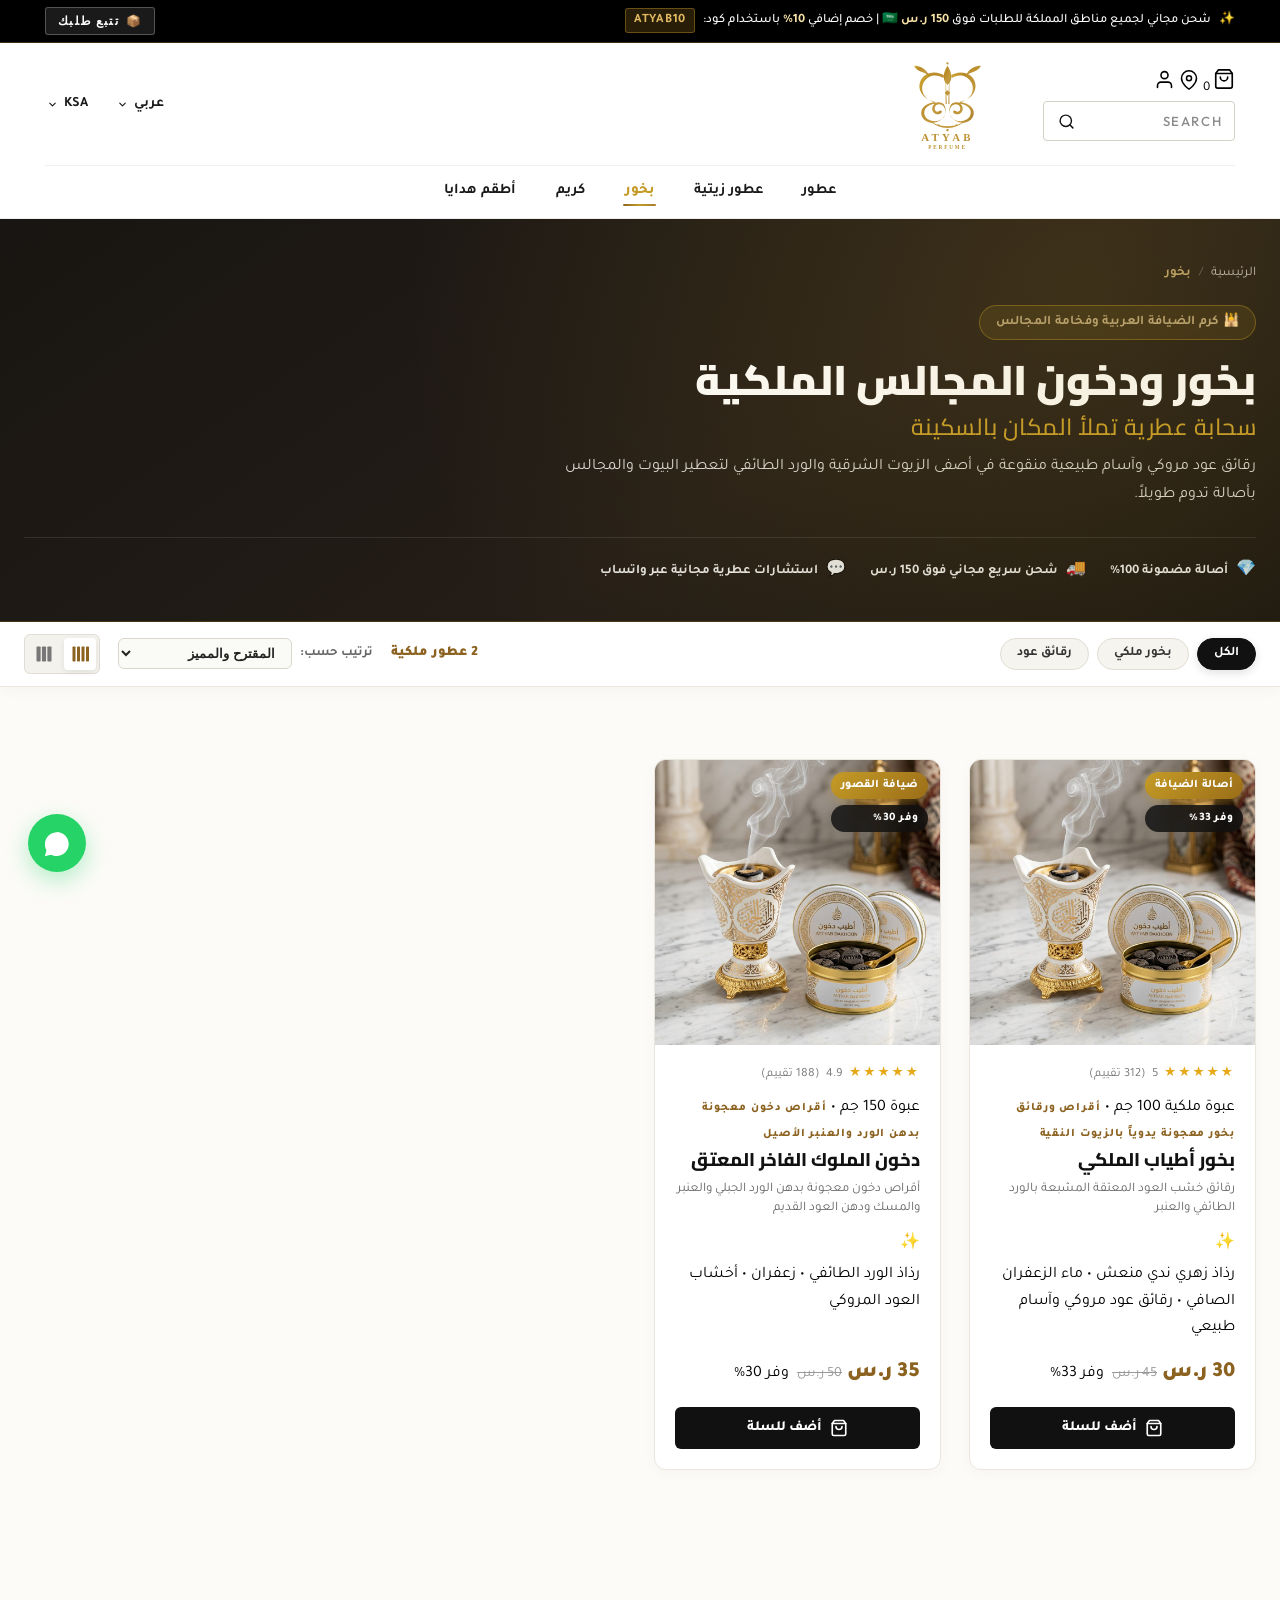
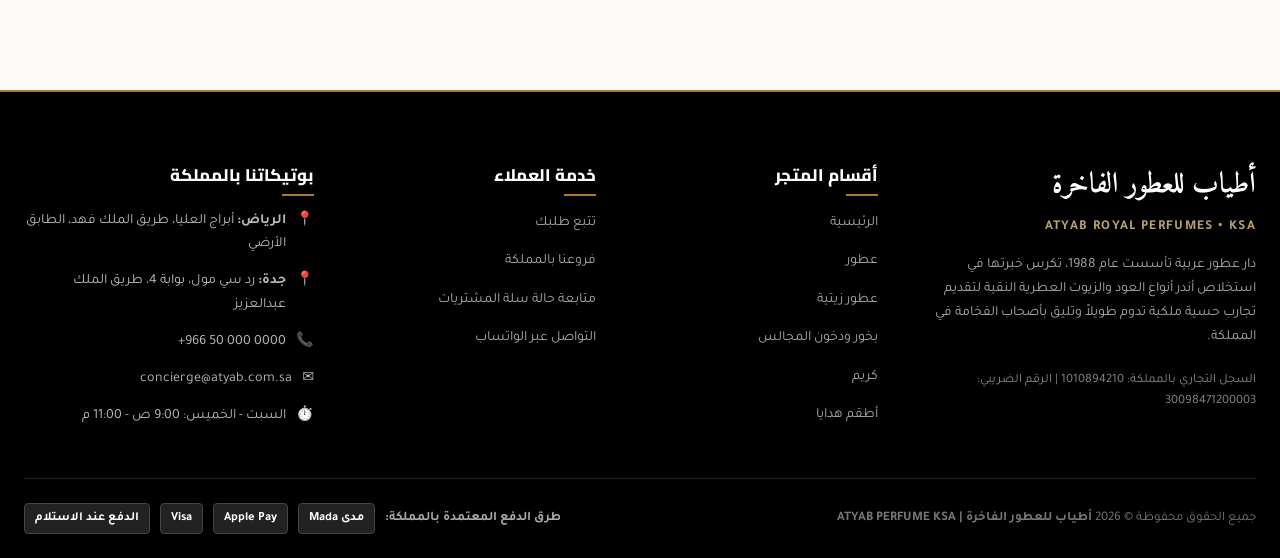
==== commit 35017839: "Add files via upload" ====
--- a/bakhoor.html
+++ b/bakhoor.html
@@ -1,228 +1,18 @@
 <!DOCTYPE html>
-<html lang="ar" dir="rtl">
+<html lang="en">
 <head>
   <meta charset="UTF-8" />
-  <meta name="viewport" content="width=device-width, initial-scale=1.0" />
-  <title>بخور ودخون المجالس الملكي | أطياب للعطور ATYAB PERFUMES</title>
-  <meta name="description" content="تسوق بخور أطياب الملكي ودخون الملوك المعتق؛ رقائق عود مروكي طبيعي وأقراص دخون معجونة بدهن الورد الطائفي والعنبر لضيافة تبيض الوجه." />
-  <link rel="icon" type="image/svg+xml" href="assets/images/atyab_logo.svg" />
-  <link rel="preconnect" href="https://fonts.googleapis.com" />
-  <link rel="preconnect" href="https://fonts.gstatic.com" crossorigin />
-  <link href="https://fonts.googleapis.com/css2?family=Tajawal:wght@300;400;500;700;800;900&family=Cairo:wght@400;600;700;800;900&family=Amiri:ital,wght@0,700;1,400&family=Cormorant+Garamond:wght@400;600;700&display=swap" rel="stylesheet" />
-  <link rel="stylesheet" href="css/style.css" />
+  <script>
+    (function() {
+      var sp = new URLSearchParams(window.location.search);
+      var qLang = sp.get('lang');
+      var sLang = localStorage.getItem('atyab_language') || localStorage.getItem('aytyab_language');
+      var lang = (qLang === 'ar' || qLang === 'en') ? qLang : (sLang || 'ar');
+      var target = 'perfumes.html?cat=bakhoor' + (lang === 'en' ? '&lang=en' : '');
+      window.location.replace(target);
+    })();
+  </script>
+  <title>Redirecting to Bakhoor & Incense...</title>
 </head>
-<body class="theme-ahmed-maghribi">
-
-  <aside class="announcement-strip" role="region" aria-label="العروض والتوصيل المجاني">
-    <div class="announcement-container container">
-      <div class="announcement-content">
-        <span class="announcement-pulse-dot" aria-hidden="true"></span>
-        <span class="announcement-text-item">
-          شحن مجاني لجميع مناطق المملكة للطلبات فوق <strong>150 ر.س</strong> 🇸🇦 | كود خصم 10%: <strong class="coupon-highlight" onclick="copyCouponCode('ATYAB10')">ATYAB10</strong>
-        </span>
-      </div>
-      <div class="announcement-support-tag">
-        <a href="https://wa.me/966500000000" target="_blank" rel="noopener" class="announcement-link">
-          <span>💬</span>
-          <span>استشارات عطرية فورية عبر واتساب</span>
-        </a>
-      </div>
-    </div>
-  </aside>
-
-  <header class="site-header sticky" id="site-header">
-    <div class="container header-inner-container">
-      <div class="header-main-row">
-        <button class="mobile-nav-toggle-btn" id="mobile-nav-toggle-btn" aria-label="فتح القائمة" onclick="toggleMobileNav()">
-          <span class="hamburger-bar"></span>
-          <span class="hamburger-bar"></span>
-          <span class="hamburger-bar"></span>
-        </button>
-
-        <div class="header-left-tools">
-          <div class="header-icons-cluster">
-            <button class="hdr-icon-btn hdr-cart-btn" onclick="openCartDrawer()" title="سلة المشتريات الملكية">
-              <svg width="22" height="22" viewBox="0 0 24 24" fill="none" stroke="currentColor" stroke-width="1.8">
-                <path d="M6 2L3 6v14a2 2 0 0 0 2 2h14a2 2 0 0 0 2-2V6l-3-4z"></path>
-                <line x1="3" y1="6" x2="21" y2="6"></line>
-                <path d="M16 10a4 4 0 0 1-8 0"></path>
-              </svg>
-              <span class="cart-badge-subtle cart-count-badge">0</span>
-            </button>
-            <button class="hdr-icon-btn" onclick="openStoreLocatorModal()" title="فروعنا بالمملكة">
-              <svg width="20" height="20" viewBox="0 0 24 24" fill="none" stroke="currentColor" stroke-width="1.8">
-                <path d="M21 10c0 7-9 13-9 13s-9-6-9-13a9 9 0 0 1 18 0z"></path>
-                <circle cx="12" cy="10" r="3"></circle>
-              </svg>
-            </button>
-            <button class="hdr-icon-btn account-action-btn" id="account-action-btn" onclick="openAccountModal()" title="حسابي">
-              <svg id="account-action-icon" width="21" height="21" viewBox="0 0 24 24" fill="none" stroke="currentColor" stroke-width="1.8">
-                <path d="M20 21v-2a4 4 0 0 0-4-4H8a4 4 0 0 0-4 4v2"></path>
-                <circle cx="12" cy="7" r="4"></circle>
-              </svg>
-            </button>
-          </div>
-          <div class="hdr-search-box">
-            <input type="text" class="hdr-search-input" id="hdr-search-input" placeholder="SEARCH" onkeydown="if(event.key==='Enter') handleHeaderSearch()" />
-            <button class="hdr-search-btn" onclick="handleHeaderSearch()">
-              <svg width="17" height="17" viewBox="0 0 24 24" fill="none" stroke="currentColor" stroke-width="2">
-                <circle cx="11" cy="11" r="8"></circle>
-                <line x1="21" y1="21" x2="16.65" y2="16.65"></line>
-              </svg>
-            </button>
-          </div>
-        </div>
-
-        <a href="index.html" class="header-center-branding">
-          <img src="assets/images/atyab_logo.svg" alt="أطياب للعطور" class="brand-emblem-logo-img" />
-        </a>
-
-        <div class="header-right-tools">
-          <div class="hdr-dropdown-wrapper" id="hdr-lang-dropdown">
-            <button class="hdr-dropdown-trigger" onclick="toggleHdrLang(event)">
-              <span id="hdr-lang-current">عربي</span>
-              <svg class="dropdown-chevron" width="11" height="11" viewBox="0 0 24 24" fill="none" stroke="currentColor" stroke-width="2.5">
-                <polyline points="6 9 12 15 18 9"></polyline>
-              </svg>
-            </button>
-            <div class="hdr-dropdown-menu">
-              <button class="hdr-dropdown-item active" data-lang="ar" onclick="switchLanguage('ar')"><span>عربي</span><span class="check-icon">✓</span></button>
-              <button class="hdr-dropdown-item" data-lang="en" onclick="switchLanguage('en')"><span>English</span><span class="check-icon">✓</span></button>
-            </div>
-          </div>
-          <div class="hdr-dropdown-wrapper" id="hdr-country-dropdown">
-            <button class="hdr-dropdown-trigger" onclick="toggleHdrCountry(event)">
-              <span id="hdr-country-current">KSA</span>
-              <svg class="dropdown-chevron" width="11" height="11" viewBox="0 0 24 24" fill="none" stroke="currentColor" stroke-width="2.5">
-                <polyline points="6 9 12 15 18 9"></polyline>
-              </svg>
-            </button>
-            <div class="hdr-dropdown-menu">
-              <button class="hdr-dropdown-item active" data-country="KSA" onclick="selectHdrCountry('KSA', 'SAR')"><span>🇸🇦 KSA</span><span class="check-icon">✓</span></button>
-              <button class="hdr-dropdown-item" data-country="UAE" onclick="selectHdrCountry('UAE', 'AED')"><span>🇦🇪 UAE</span><span class="check-icon">✓</span></button>
-            </div>
-          </div>
-        </div>
-      </div>
-
-      <nav class="header-category-row" aria-label="أقسام المتجر الرسمية">
-        <ul class="category-nav-menu" id="header-category-nav-menu">
-          <li class="category-nav-item"><a href="perfumes.html" class="cat-nav-link" data-cat="perfumes">عطور</a></li>
-          <li class="category-nav-item"><a href="oils.html" class="cat-nav-link" data-cat="oil">عطور زيتية</a></li>
-          <li class="category-nav-item"><a href="bakhoor.html" class="cat-nav-link active" data-cat="bakhoor">بخور</a></li>
-          <li class="category-nav-item"><a href="creams.html" class="cat-nav-link" data-cat="cream">كريم <span class="nav-badge-new">جديد</span></a></li>
-          <li class="category-nav-item"><a href="gift-sets.html" class="cat-nav-link" data-cat="giftset">أطقم هدايا</a></li>
-          <li class="category-nav-item"><a href="#scent-quiz" class="cat-nav-link" onclick="openScentQuiz(); return false;"><span>مستشار العطور</span> <span class="nav-badge-hot">اختبار</span></a></li>
-        </ul>
-      </nav>
-    </div>
-  </header>
-
-  <main class="cat-page-wrapper">
-    <section class="cat-page-hero">
-      <div class="container">
-        <nav class="cat-page-breadcrumbs">
-          <a href="index.html">الرئيسية</a>
-          <span class="sep">/</span>
-          <span class="current">البخور والدخون المعتق</span>
-        </nav>
-
-        <div class="cat-hero-title-group">
-          <div class="cat-hero-pill">
-            <span>🕌</span>
-            <span>كرم الضيافة العربية وفخامة المجالس</span>
-          </div>
-          <h1 class="cat-hero-title">
-            بخور ودخون المجالس
-            <span class="gold-accent" style="color: var(--gold-vibrant); font-family: var(--font-calligraphy); font-size: 0.9em; display: block;">سحابة عطرية تملأ الأرجاء بالسكينة والدفء</span>
-          </h1>
-          <p class="cat-hero-desc">
-            رقائق عود مروكي طبيعي وأقراص دخون معجونة بدهن الورد الطائفي والعنبر السائل؛ احتراق نقي بدون أي كتمة يبيض وجهك أمام الضيوف في كل محفل.
-          </p>
-        </div>
-      </div>
-    </section>
-
-    <section class="cat-toolbar">
-      <div class="container cat-toolbar-inner">
-        <div class="cat-count-info">
-          <span>المعروض:</span>
-          <span class="cat-count-num" id="cat-count-num">جاري التحميل...</span>
-        </div>
-
-        <div class="cat-filters-group">
-          <button type="button" class="cat-filter-btn active" onclick="filterCategoryByTag('all', this)">الكل</button>
-          <button type="button" class="cat-filter-btn" onclick="filterCategoryByTag('بخور', this)">بخور ملكي</button>
-          <button type="button" class="cat-filter-btn" onclick="filterCategoryByTag('دخون', this)">دخون معتق</button>
-        </div>
-
-        <div style="display: flex; align-items: center; gap: 8px;">
-          <label for="cat-sort-select" style="font-size: 0.82rem; font-weight: 700; color: #666;">ترتيب:</label>
-          <select id="cat-sort-select" onchange="sortCategoryProducts(this.value)" style="padding: 7px 12px; border-radius: 6px; border: 1px solid var(--border-light); font-size: 0.82rem; font-family: var(--font-main); background: #FFF; font-weight: 700;">
-            <option value="featured">المقترح والمميز</option>
-            <option value="price-asc">السعر: من الأقل للأعلى</option>
-            <option value="price-desc">السعر: من الأعلى للأقل</option>
-            <option value="rating">الأعلى تقييماً ★</option>
-          </select>
-        </div>
-      </div>
-    </section>
-
-    <div class="container">
-      <div class="cat-products-grid" id="category-products-container">
-        <!-- Products injected via category-page.js -->
-      </div>
-    </div>
-  </main>
-
-  <footer class="site-footer">
-    <div class="container footer-main-content">
-      <div class="footer-brand-col">
-        <a href="index.html" class="footer-logo-link">
-          <img src="assets/images/atyab_logo.svg" alt="أطياب للعطور" class="footer-logo-img" />
-        </a>
-        <p class="footer-about-text">أطياب للعطور - صياغة التراث العربي الملكي بلمسة عصرية مبتكرة منذ أكثر من 25 عاماً.</p>
-      </div>
-      <div class="footer-links-col">
-        <h4 class="footer-heading">أقسام المتجر</h4>
-        <ul class="footer-menu">
-          <li><a href="perfumes.html">العطور الملكية</a></li>
-          <li><a href="oils.html">دهن العود والمسك</a></li>
-          <li><a href="bakhoor.html">بخور ودخون المجالس</a></li>
-          <li><a href="creams.html">كريمات الجسم المعطرة</a></li>
-          <li><a href="gift-sets.html">صناديق الإهداء الفاخرة</a></li>
-        </ul>
-      </div>
-    </div>
-    <div class="footer-bottom-bar"><div class="container footer-bottom-inner"><p class="copyright-text">© 2026 أطياب للعطور | ATYAB PERFUMES. جميع الحقوق محفوظة.</p></div></div>
-  </footer>
-
-  <div class="cart-drawer-overlay" id="cart-drawer-overlay" onclick="closeCartDrawer()"></div>
-  <aside class="cart-drawer" id="cart-drawer">
-    <div class="cart-drawer-header">
-      <div class="cart-drawer-title-box"><h3>حقيبة المشتريات الملكية (<span class="cart-count-badge">0</span>)</h3></div>
-      <button class="cart-drawer-close-btn" onclick="closeCartDrawer()">✕</button>
-    </div>
-    <div class="shipping-meter-box"><div class="shipping-meter-bar"><div class="shipping-meter-progress" id="shipping-meter-progress"></div></div><p class="shipping-meter-text" id="shipping-meter-text"></p></div>
-    <div class="cart-drawer-items" id="cart-drawer-items"></div>
-    <div class="cart-drawer-footer">
-      <div class="cart-summary-line"><span>المجموع:</span><strong id="cart-total" style="color:var(--gold-deep);">0 ر.س</strong></div>
-      <button class="btn btn-primary" onclick="openCheckoutModal()" style="width:100%; margin-top:12px; padding:12px;">🛍️ متابعة الطلب والدفع</button>
-    </div>
-  </aside>
-
-  <div id="toast-container" class="toast-container"></div>
-  <script src="js/translations.js"></script>
-  <script src="js/products.js"></script>
-  <script src="js/firebase.js"></script>
-  <script src="js/supabase.js"></script>
-  <script src="js/app.js"></script>
-  <script src="js/category-page.js"></script>
-  <script>
-    document.addEventListener("DOMContentLoaded", () => {
-      initCategoryPage("bakhoor");
-      updateCartUI();
-    });
-  </script>
-</body>
+<body></body>
 </html>
